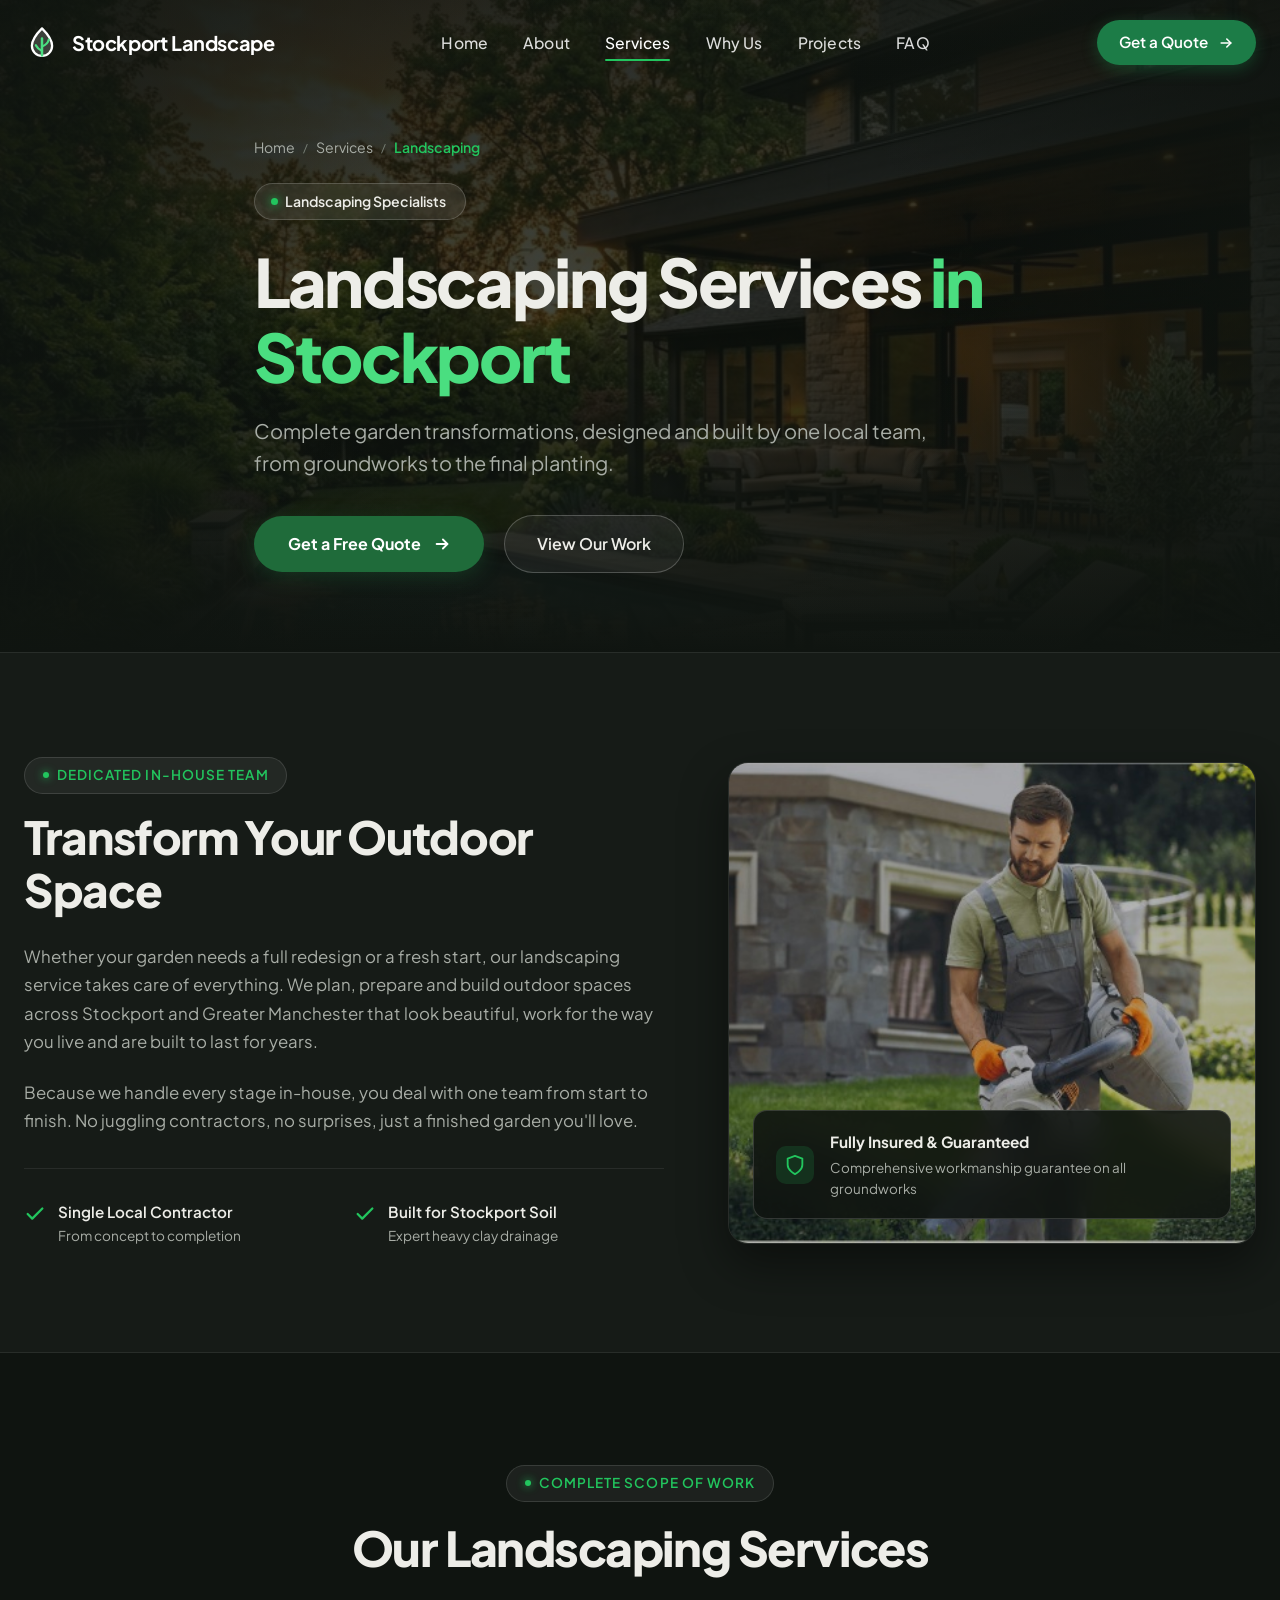
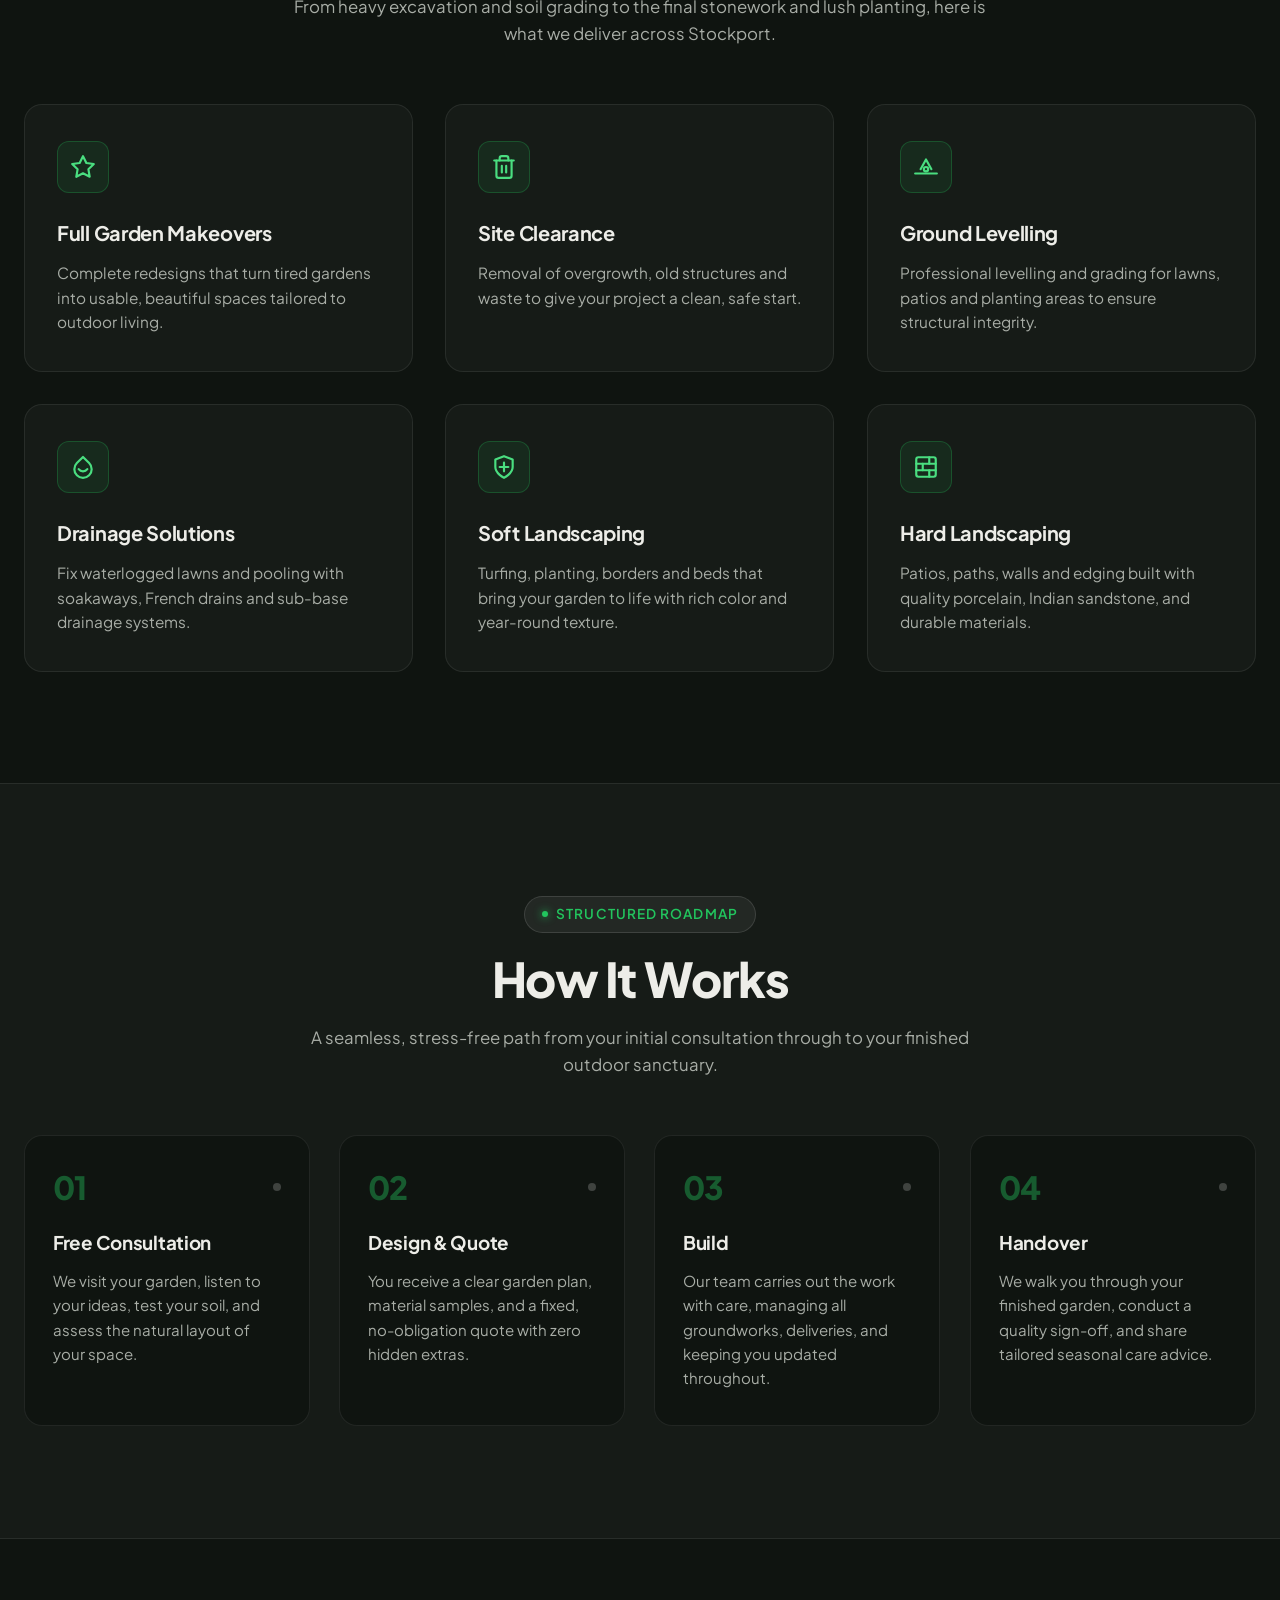
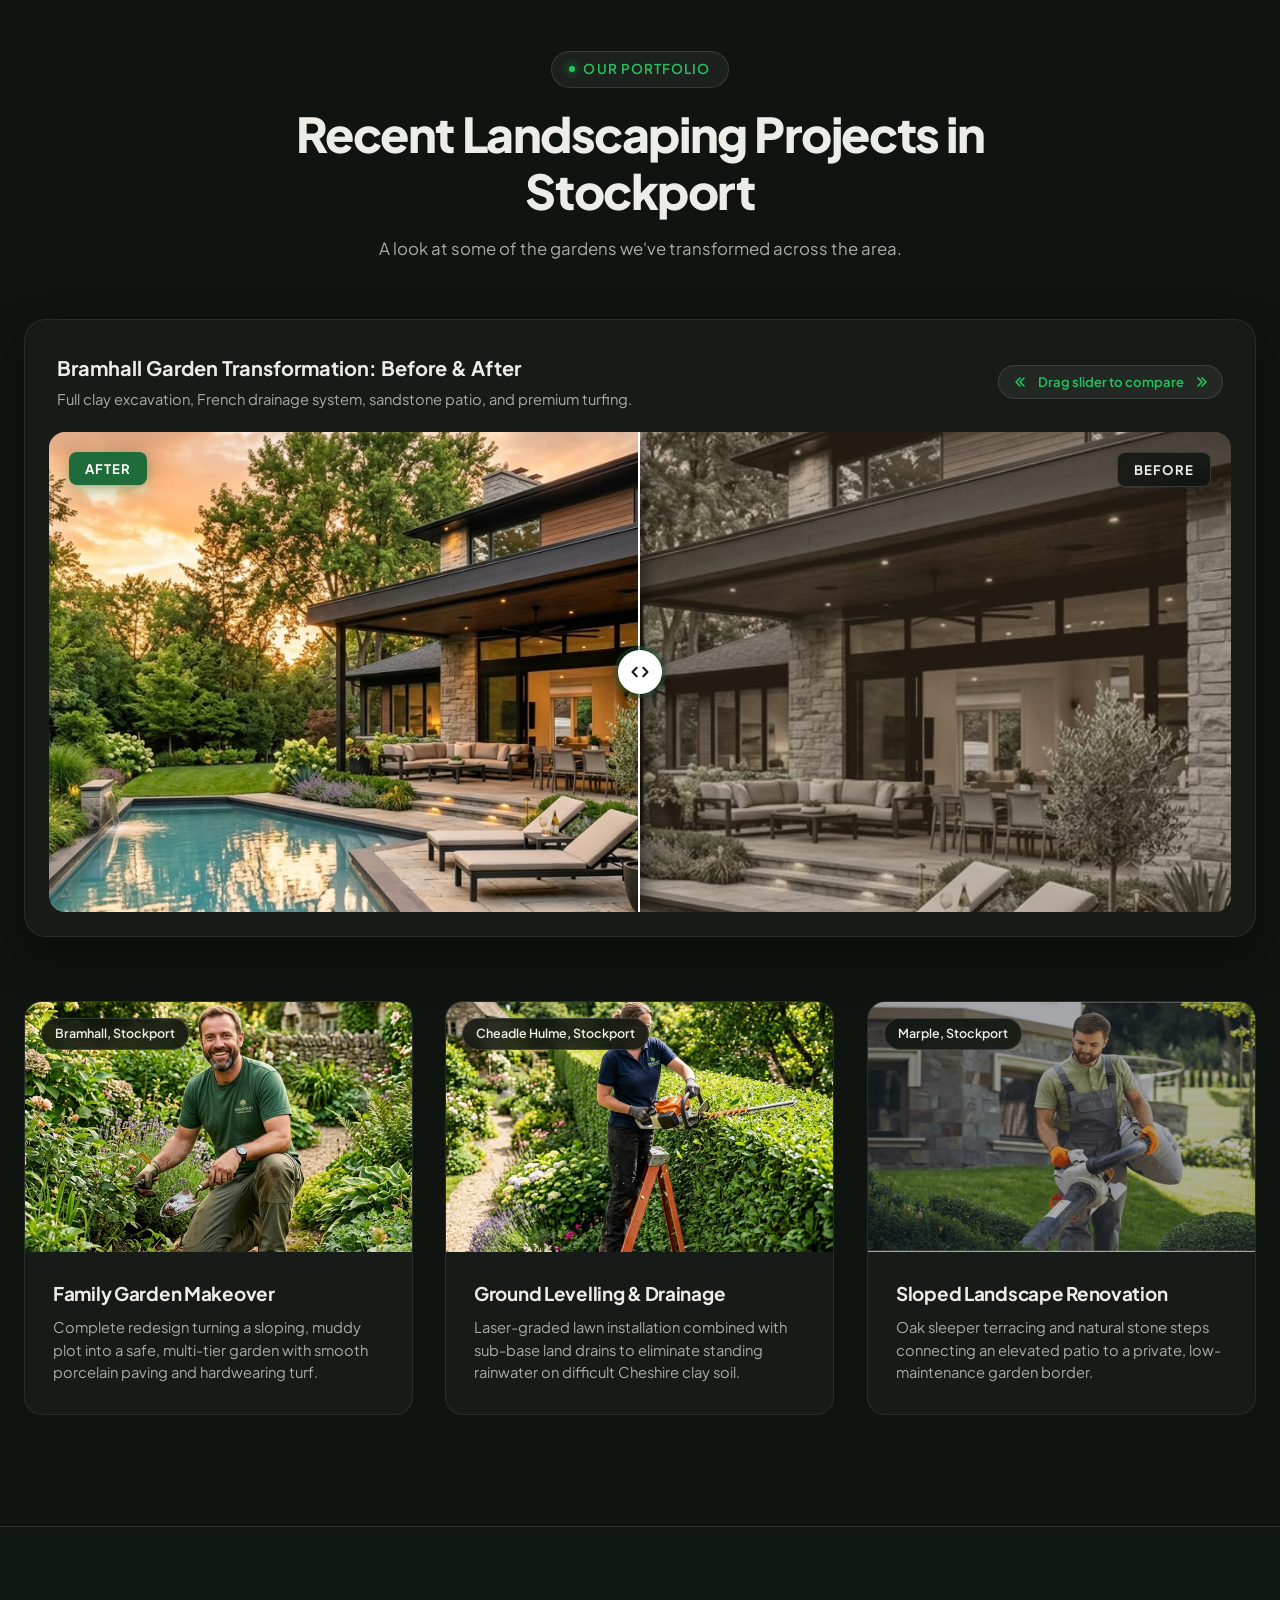
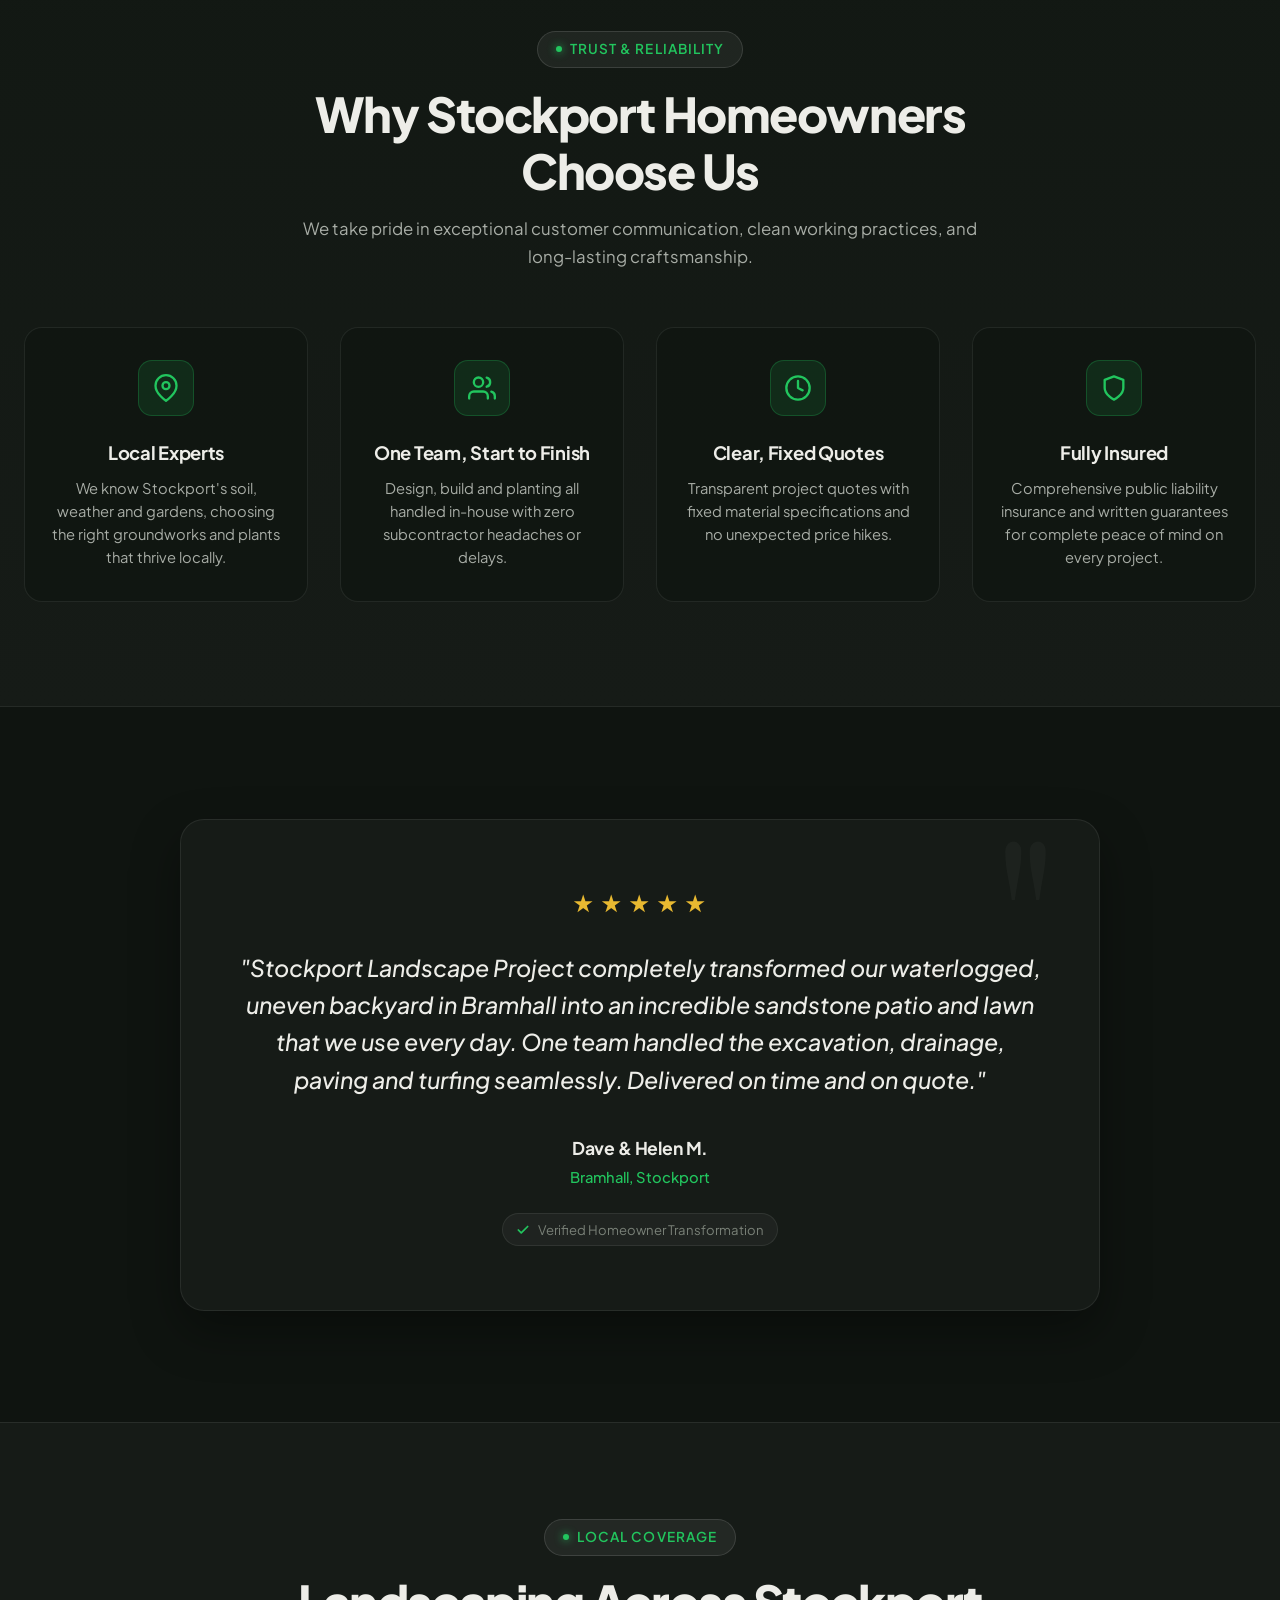
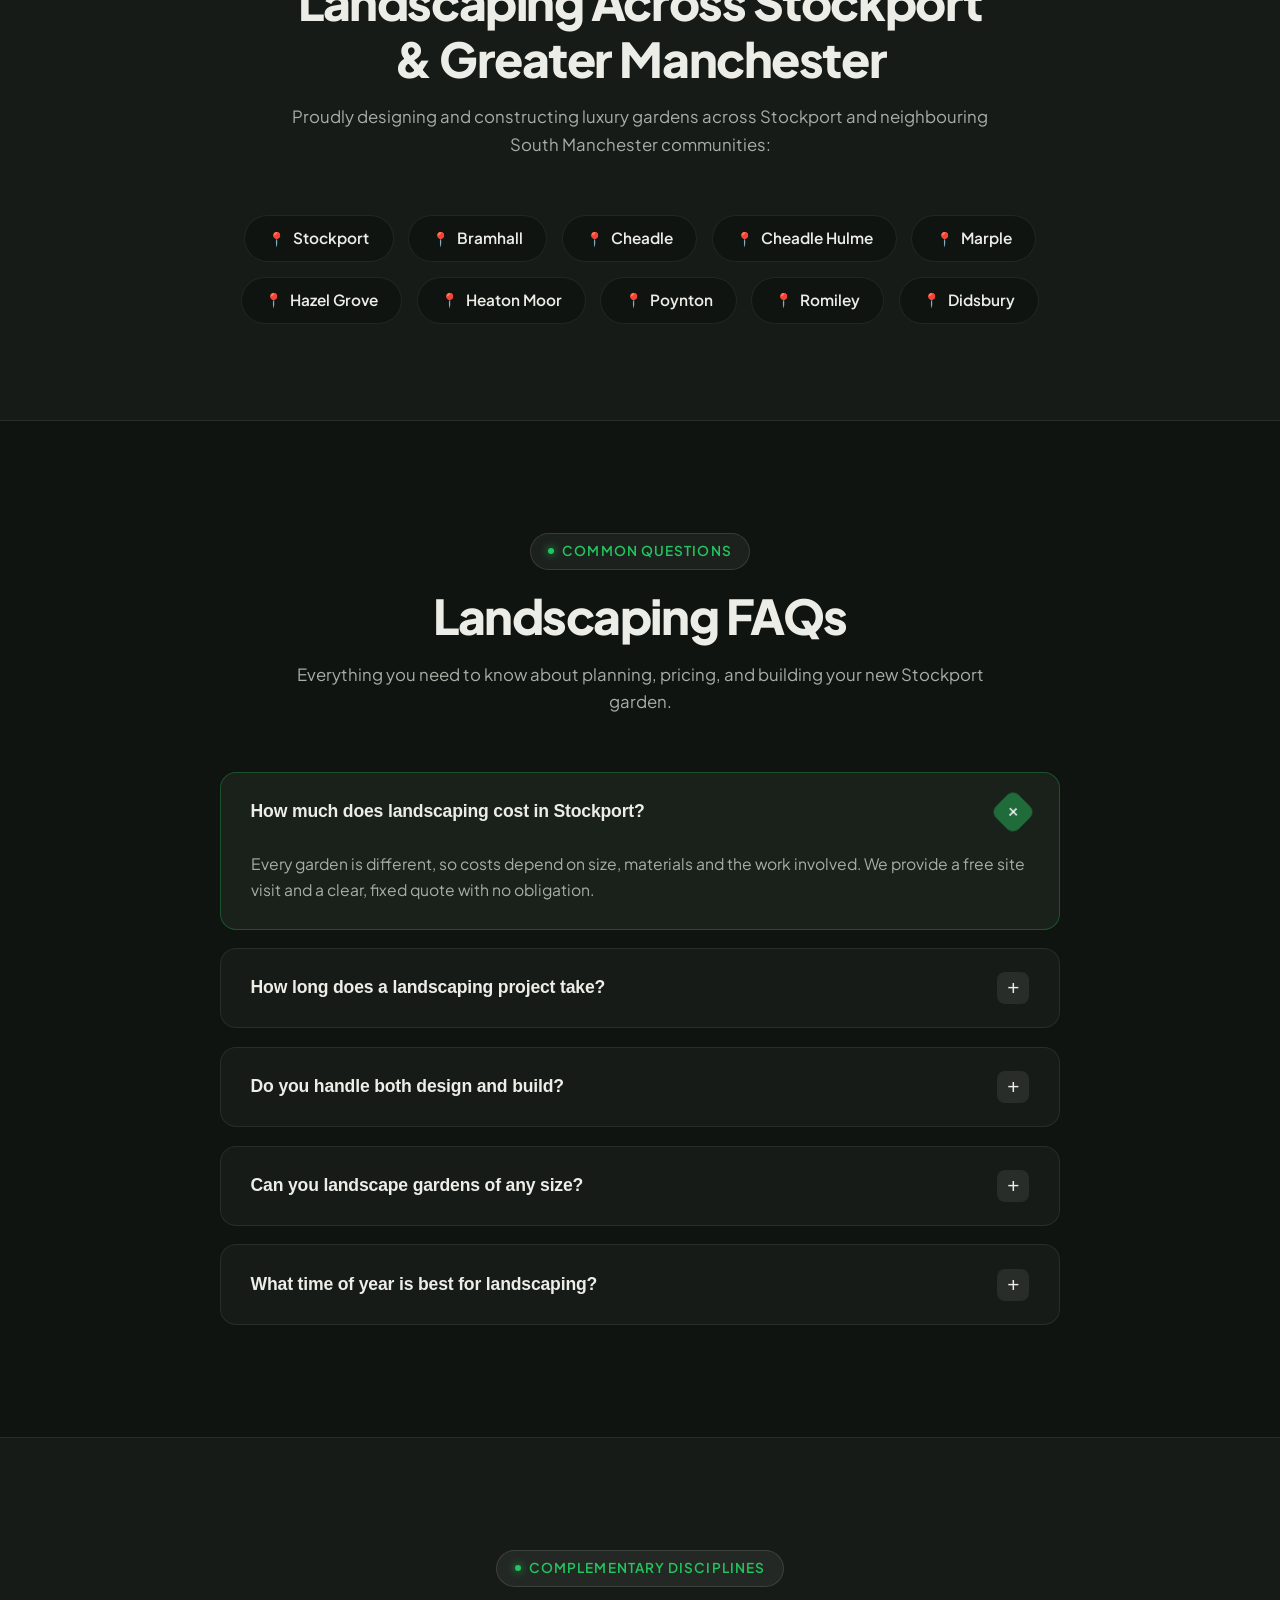
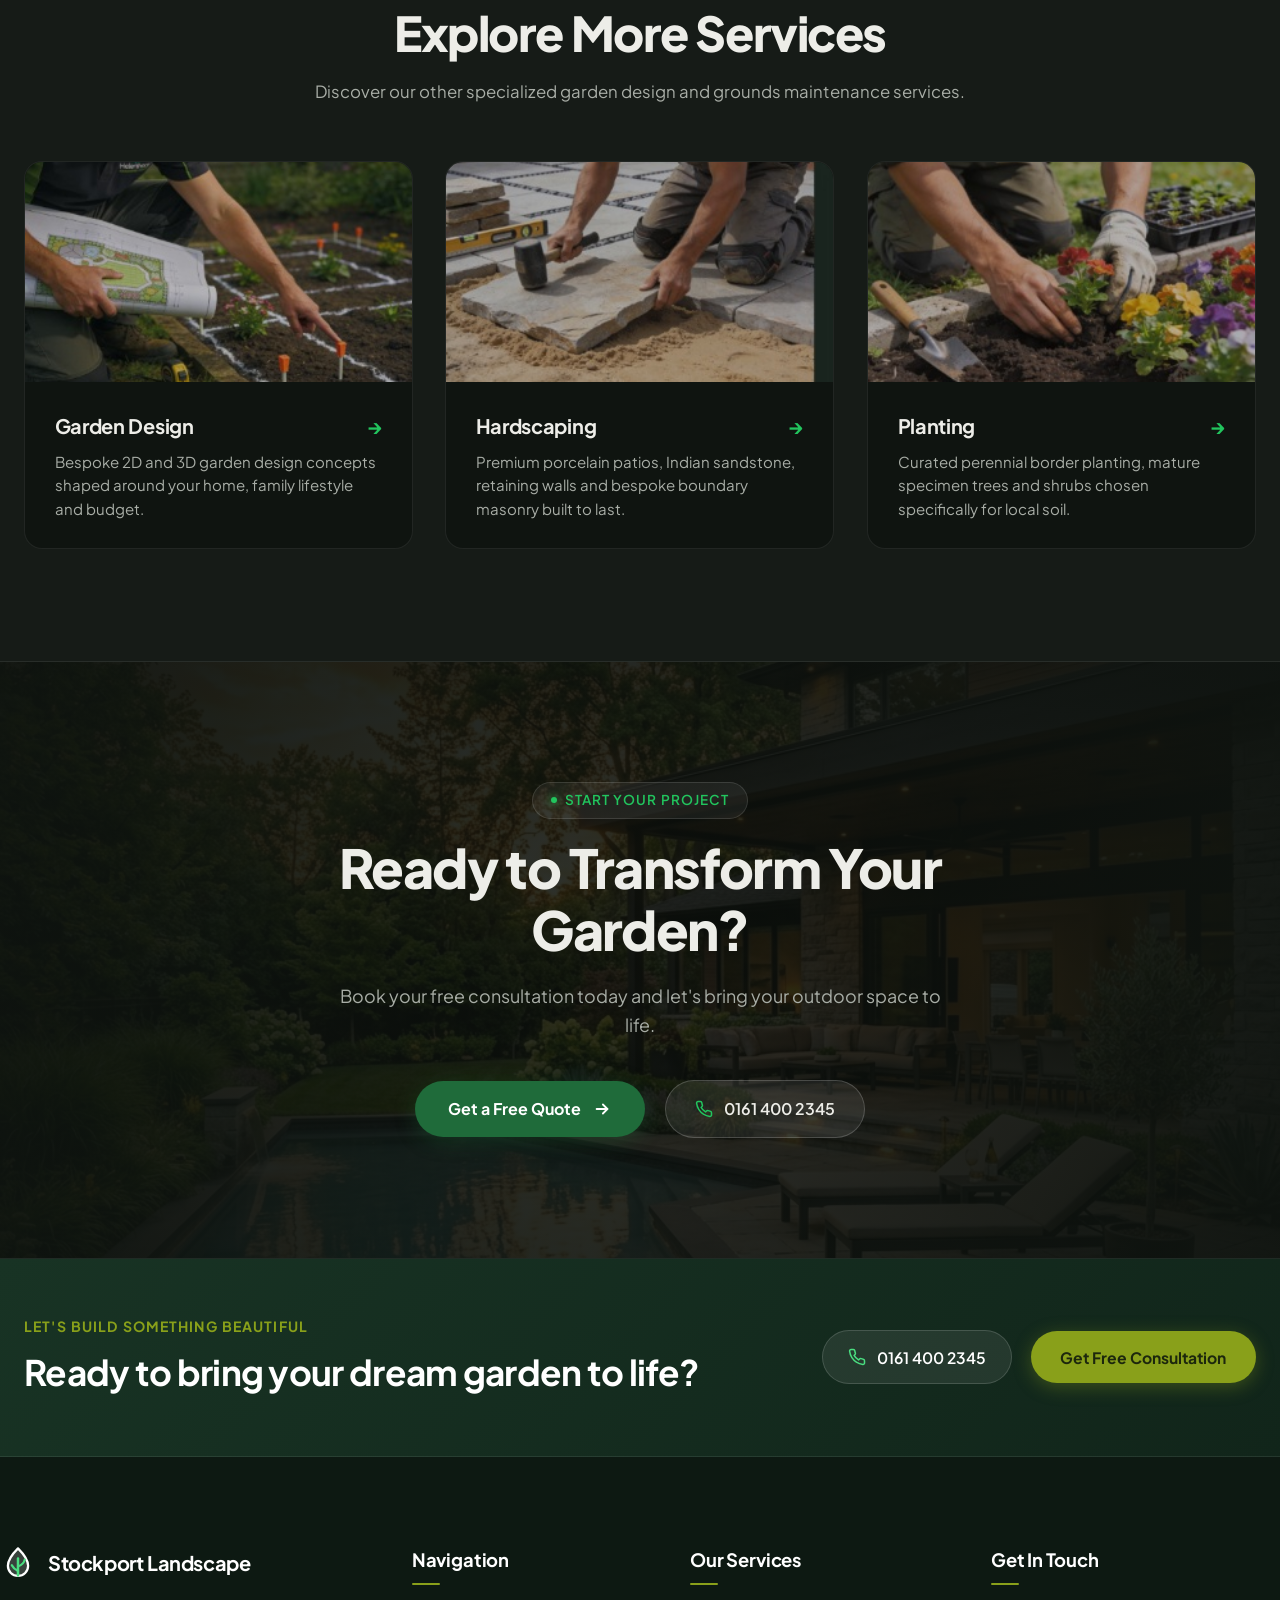
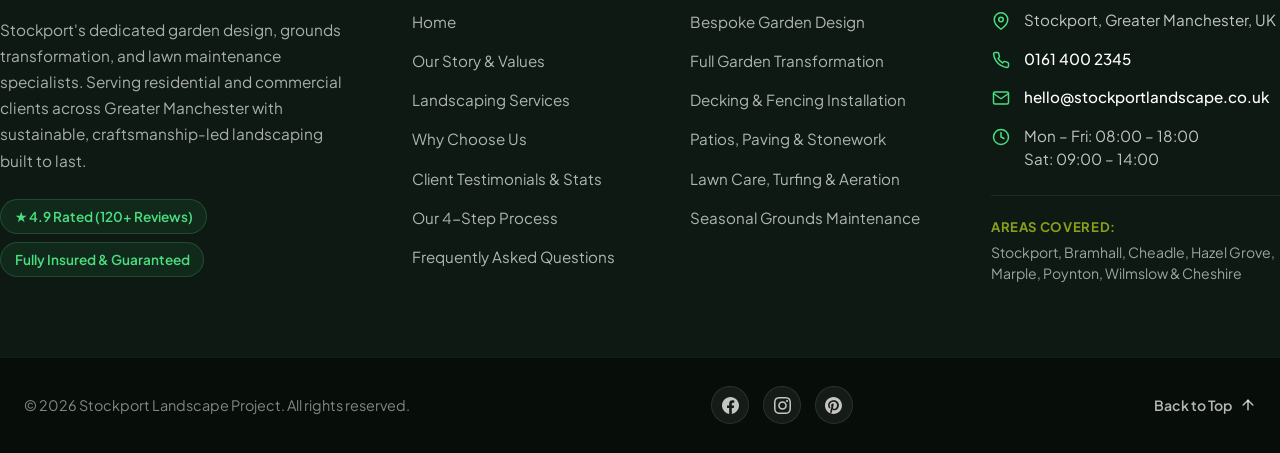
==== services/landscaping/index.html @ 755dffac "Add dedicated Landscaping service page template and interactive components" ====
<!DOCTYPE html>
<html lang="en">
<head>
    <meta charset="UTF-8">
    <meta name="viewport" content="width=device-width, initial-scale=1.0">
    <title>Landscaping Services in Stockport | Stockport Landscape Project</title>
    <meta name="description" content="Professional landscaping in Stockport and Greater Manchester. Full garden transformations, groundworks, drainage and design. Get your free quote today.">
    <link rel="canonical" href="https://stockportlandscape.co.uk/services/landscaping">

    <!-- Open Graph / Social Meta -->
    <meta property="og:type" content="website">
    <meta property="og:url" content="https://stockportlandscape.co.uk/services/landscaping">
    <meta property="og:title" content="Landscaping Services in Stockport | Stockport Landscape Project">
    <meta property="og:description" content="Professional landscaping in Stockport and Greater Manchester. Full garden transformations, groundworks, drainage and design.">
    <meta property="og:image" content="https://stockportlandscape.co.uk/assets/landscaping-after.jpg">

    <!-- Google Fonts -->
    <link rel="preconnect" href="https://fonts.googleapis.com">
    <link rel="preconnect" href="https://fonts.gstatic.com" crossorigin>
    <link href="https://fonts.googleapis.com/css2?family=Plus+Jakarta+Sans:wght@400;500;600;700;800&family=Playfair+Display:ital,wght@0,600;1,500;1,600&display=swap" rel="stylesheet">
    
    <!-- Stylesheets -->
    <link rel="stylesheet" href="../../style.css">
    <link rel="stylesheet" href="../../service-page.css">

    <!-- JSON-LD Structured Data: BreadcrumbList -->
    <script type="application/ld+json">
    {
      "@context": "https://schema.org",
      "@type": "BreadcrumbList",
      "itemListElement": [
        {
          "@type": "ListItem",
          "position": 1,
          "name": "Home",
          "item": "https://stockportlandscape.co.uk/"
        },
        {
          "@type": "ListItem",
          "position": 2,
          "name": "Services",
          "item": "https://stockportlandscape.co.uk/#services"
        },
        {
          "@type": "ListItem",
          "position": 3,
          "name": "Landscaping",
          "item": "https://stockportlandscape.co.uk/services/landscaping"
        }
      ]
    }
    </script>

    <!-- JSON-LD Structured Data: Service & LocalBusiness -->
    <script type="application/ld+json">
    {
      "@context": "https://schema.org",
      "@type": "Service",
      "name": "Landscaping Services in Stockport",
      "serviceType": "Full Garden Transformation & Landscaping",
      "description": "Professional garden landscaping in Stockport and Greater Manchester, including ground levelling, drainage, site clearance, turfing, and hardscaping.",
      "provider": {
        "@type": "HomeAndConstructionBusiness",
        "name": "Stockport Landscape Project",
        "telephone": "+441614002345",
        "email": "hello@stockportlandscape.co.uk",
        "url": "https://stockportlandscape.co.uk",
        "address": {
          "@type": "PostalAddress",
          "addressLocality": "Stockport",
          "addressRegion": "Greater Manchester",
          "addressCountry": "GB"
        },
        "aggregateRating": {
          "@type": "AggregateRating",
          "ratingValue": "4.9",
          "reviewCount": "120"
        }
      },
      "areaServed": [
        {"@type": "City", "name": "Stockport"},
        {"@type": "City", "name": "Bramhall"},
        {"@type": "City", "name": "Cheadle"},
        {"@type": "City", "name": "Cheadle Hulme"},
        {"@type": "City", "name": "Marple"},
        {"@type": "City", "name": "Hazel Grove"},
        {"@type": "City", "name": "Heaton Moor"},
        {"@type": "City", "name": "Poynton"},
        {"@type": "City", "name": "Romiley"},
        {"@type": "City", "name": "Didsbury"}
      ]
    }
    </script>

    <!-- JSON-LD Structured Data: FAQPage -->
    <script type="application/ld+json">
    {
      "@context": "https://schema.org",
      "@type": "FAQPage",
      "mainEntity": [
        {
          "@type": "Question",
          "name": "How much does landscaping cost in Stockport?",
          "acceptedAnswer": {
            "@type": "Answer",
            "text": "Every garden is different, so costs depend on size, materials and the work involved. We provide a free site visit and a clear, fixed quote with no obligation."
          }
        },
        {
          "@type": "Question",
          "name": "How long does a landscaping project take?",
          "acceptedAnswer": {
            "@type": "Answer",
            "text": "Smaller projects can take a few days, while full garden transformations usually take one to three weeks. We'll give you a timeline before work begins."
          }
        },
        {
          "@type": "Question",
          "name": "Do you handle both design and build?",
          "acceptedAnswer": {
            "@type": "Answer",
            "text": "Yes. We take care of everything from the initial design through to construction and planting."
          }
        },
        {
          "@type": "Question",
          "name": "Can you landscape gardens of any size?",
          "acceptedAnswer": {
            "@type": "Answer",
            "text": "Absolutely. We work on everything from small courtyard gardens to large family gardens."
          }
        },
        {
          "@type": "Question",
          "name": "What time of year is best for landscaping?",
          "acceptedAnswer": {
            "@type": "Answer",
            "text": "Most landscaping can be done year-round. Planting is ideal in spring and autumn, but we'll advise on the best timing for your project."
          }
        }
      ]
    }
    </script>
</head>
<body class="service-page">

    <!-- NAVIGATION HEADER (Reused from Main Site) -->
    <header class="site-header" id="siteHeader">
        <div class="container header-container">
            <!-- Brand Logo -->
            <a href="../../index.html" class="brand-logo" aria-label="Stockport Landscape Project Homepage">
                <span class="logo-icon">
                    <svg viewBox="0 0 32 32" fill="none" xmlns="http://www.w3.org/2000/svg">
                        <path d="M16 3C11.5 7.5 7 13 7 18.5C7 23.5 11 27.5 16 27.5C21 27.5 25 23.5 25 18.5C25 13 20.5 7.5 16 3Z" fill="rgba(255,255,255,0.18)" stroke="#ffffff" stroke-width="2" stroke-linecap="round" stroke-linejoin="round"/>
                        <path d="M16 27V12" stroke="#4ade80" stroke-width="2.2" stroke-linecap="round"/>
                        <path d="M16 19C19 18 21.5 15.5 22 13" stroke="#4ade80" stroke-width="2" stroke-linecap="round"/>
                        <path d="M16 23C13.5 22 11.5 20 10.5 18" stroke="#4ade80" stroke-width="2" stroke-linecap="round"/>
                    </svg>
                </span>
                <span class="logo-text">Stockport Landscape</span>
            </a>

            <!-- Navigation Links -->
            <nav class="nav-links" id="navLinks">
                <a href="../../index.html#home" class="nav-link">Home</a>
                <a href="../../index.html#about" class="nav-link">About</a>
                <a href="../../index.html#services" class="nav-link active">Services</a>
                <a href="../../index.html#why-us" class="nav-link">Why Us</a>
                <a href="../../index.html#stats" class="nav-link">Projects</a>
                <a href="../../index.html#faq" class="nav-link">FAQ</a>
            </nav>

            <!-- Header Action Button -->
            <div class="header-action">
                <a href="#contact" class="btn btn-nav-cta">
                    <span>Get a Quote</span>
                    <svg class="btn-arrow" viewBox="0 0 20 20" fill="none" stroke="currentColor" stroke-width="2" stroke-linecap="round" stroke-linejoin="round">
                        <line x1="4" y1="10" x2="16" y2="10"></line>
                        <polyline points="11 5 16 10 11 15"></polyline>
                    </svg>
                </a>
                <button class="mobile-menu-btn" id="mobileMenuBtn" aria-label="Toggle Menu">
                    <span></span>
                    <span></span>
                    <span></span>
                </button>
            </div>
        </div>
    </header>

    <main id="main-content">

        <!-- =========================================================
             1. HERO SECTION (~70vh, background image, dark overlay)
             ========================================================= -->
        <section class="service-hero" id="hero">
            <div class="service-hero-bg-wrapper">
                <img src="../../assets/landscaping-after.jpg" alt="Lush landscaped garden with stone patio and lawn in Stockport" class="service-hero-bg">
                <div class="service-hero-overlay"></div>
                <div class="service-hero-vignette"></div>
            </div>

            <div class="container service-hero-content">
                <!-- Breadcrumbs -->
                <nav class="service-breadcrumb" aria-label="Breadcrumb">
                    <ol class="service-breadcrumb-list">
                        <li><a href="../../index.html">Home</a></li>
                        <li class="separator">/</li>
                        <li><a href="../../index.html#services">Services</a></li>
                        <li class="separator">/</li>
                        <li aria-current="page">Landscaping</li>
                    </ol>
                </nav>

                <!-- Pill Badge -->
                <div class="service-hero-badge srv-fade-up">
                    <span class="badge-dot"></span>
                    <span>Landscaping Specialists</span>
                </div>

                <!-- Single H1 Title -->
                <h1 class="service-hero-title srv-fade-up">
                    Landscaping Services <span class="title-accent">in Stockport</span>
                </h1>

                <!-- Subtext -->
                <p class="service-hero-subtext srv-fade-up">
                    Complete garden transformations, designed and built by one local team, from groundworks to the final planting.
                </p>

                <!-- CTA Buttons -->
                <div class="service-hero-ctas srv-fade-up">
                    <a href="#contact" class="btn-srv-primary">
                        <span>Get a Free Quote</span>
                        <svg viewBox="0 0 20 20" fill="none" stroke="currentColor" stroke-width="2" stroke-linecap="round" stroke-linejoin="round">
                            <line x1="4" y1="10" x2="16" y2="10"></line>
                            <polyline points="11 5 16 10 11 15"></polyline>
                        </svg>
                    </a>
                    <a href="#gallery" class="btn-srv-outline">
                        <span>View Our Work</span>
                    </a>
                </div>
            </div>
        </section>


        <!-- =========================================================
             2. INTRO SECTION (Two Columns: Text Left, Image Right)
             ========================================================= -->
        <section class="service-intro-section" id="intro">
            <div class="container">
                <div class="service-intro-grid">
                    
                    <!-- Text Column (Left) -->
                    <div class="service-intro-text srv-fade-up">
                        <div class="srv-section-pill intro-pill">
                            <span class="pill-dot"></span>
                            <span>Dedicated In-House Team</span>
                        </div>
                        <h2 class="service-intro-title">
                            Transform Your Outdoor Space
                        </h2>
                        <p class="service-intro-p">
                            Whether your garden needs a full redesign or a fresh start, our landscaping service takes care of everything. We plan, prepare and build outdoor spaces across Stockport and Greater Manchester that look beautiful, work for the way you live and are built to last for years.
                        </p>
                        <p class="service-intro-p">
                            Because we handle every stage in-house, you deal with one team from start to finish. No juggling contractors, no surprises, just a finished garden you'll love.
                        </p>

                        <!-- Key Highlights -->
                        <div class="service-intro-highlights">
                            <div class="intro-highlight-item">
                                <svg class="intro-highlight-icon" viewBox="0 0 24 24" fill="none" stroke="currentColor" stroke-width="2.5" stroke-linecap="round" stroke-linejoin="round">
                                    <polyline points="20 6 9 17 4 12"></polyline>
                                </svg>
                                <div>
                                    <h3 class="intro-highlight-text">Single Local Contractor</h3>
                                    <span class="intro-highlight-sub">From concept to completion</span>
                                </div>
                            </div>
                            <div class="intro-highlight-item">
                                <svg class="intro-highlight-icon" viewBox="0 0 24 24" fill="none" stroke="currentColor" stroke-width="2.5" stroke-linecap="round" stroke-linejoin="round">
                                    <polyline points="20 6 9 17 4 12"></polyline>
                                </svg>
                                <div>
                                    <h3 class="intro-highlight-text">Built for Stockport Soil</h3>
                                    <span class="intro-highlight-sub">Expert heavy clay drainage</span>
                                </div>
                            </div>
                        </div>
                    </div>

                    <!-- Image Column (Right) -->
                    <div class="service-intro-media srv-fade-up">
                        <div class="service-intro-img-box">
                            <img src="../../assets/outdoor-worker.jpg" alt="Professional landscaper carrying out groundworks and turf preparation in Stockport" class="service-intro-img" loading="lazy">
                            <div class="service-intro-badge-overlay">
                                <div class="badge-overlay-icon">
                                    <svg viewBox="0 0 24 24" fill="none" stroke="currentColor" stroke-width="2" stroke-linecap="round" stroke-linejoin="round">
                                        <path d="M12 22s8-4 8-10V5l-8-3-8 3v7c0 6 8 10 8 10z"></path>
                                    </svg>
                                </div>
                                <div class="badge-overlay-text">
                                    <h4>Fully Insured &amp; Guaranteed</h4>
                                    <p>Comprehensive workmanship guarantee on all groundworks</p>
                                </div>
                            </div>
                        </div>
                    </div>

                </div>
            </div>
        </section>


        <!-- =========================================================
             3. WHAT'S INCLUDED (Grid of 6 Cards with Icons)
             ========================================================= -->
        <section class="service-included-section" id="included">
            <div class="container">
                
                <div class="srv-section-header srv-fade-up">
                    <div class="srv-section-pill">
                        <span class="pill-dot"></span>
                        <span>Complete Scope of Work</span>
                    </div>
                    <h2 class="srv-section-title">
                        Our Landscaping Services
                    </h2>
                    <p class="srv-section-subtext">
                        From heavy excavation and soil grading to the final stonework and lush planting, here is what we deliver across Stockport.
                    </p>
                </div>

                <div class="service-cards-grid">
                    
                    <!-- Card 1 -->
                    <div class="service-card-item srv-fade-up">
                        <div class="card-icon-wrap" aria-hidden="true">
                            <svg viewBox="0 0 24 24" fill="none" stroke="currentColor" stroke-width="2" stroke-linecap="round" stroke-linejoin="round">
                                <path d="M12 2l3.09 6.26L22 9.27l-5 4.87 1.18 6.88L12 17.77l-6.18 3.25L7 14.14 2 9.27l6.91-1.01L12 2z"></path>
                            </svg>
                        </div>
                        <h3 class="service-card-title">Full Garden Makeovers</h3>
                        <p class="service-card-desc">
                            Complete redesigns that turn tired gardens into usable, beautiful spaces tailored to outdoor living.
                        </p>
                    </div>

                    <!-- Card 2 -->
                    <div class="service-card-item srv-fade-up">
                        <div class="card-icon-wrap" aria-hidden="true">
                            <svg viewBox="0 0 24 24" fill="none" stroke="currentColor" stroke-width="2" stroke-linecap="round" stroke-linejoin="round">
                                <path d="M3 6h18"></path>
                                <path d="M19 6v14a2 2 0 0 1-2 2H7a2 2 0 0 1-2-2V6"></path>
                                <path d="M8 6V4a2 2 0 0 1 2-2h4a2 2 0 0 1 2 2v2"></path>
                                <line x1="10" y1="11" x2="10" y2="17"></line>
                                <line x1="14" y1="11" x2="14" y2="17"></line>
                            </svg>
                        </div>
                        <h3 class="service-card-title">Site Clearance</h3>
                        <p class="service-card-desc">
                            Removal of overgrowth, old structures and waste to give your project a clean, safe start.
                        </p>
                    </div>

                    <!-- Card 3 -->
                    <div class="service-card-item srv-fade-up">
                        <div class="card-icon-wrap" aria-hidden="true">
                            <svg viewBox="0 0 24 24" fill="none" stroke="currentColor" stroke-width="2" stroke-linecap="round" stroke-linejoin="round">
                                <line x1="2" y1="18" x2="22" y2="18"></line>
                                <path d="M7 14l5-9 5 9"></path>
                                <circle cx="12" cy="14" r="2"></circle>
                            </svg>
                        </div>
                        <h3 class="service-card-title">Ground Levelling</h3>
                        <p class="service-card-desc">
                            Professional levelling and grading for lawns, patios and planting areas to ensure structural integrity.
                        </p>
                    </div>

                    <!-- Card 4 -->
                    <div class="service-card-item srv-fade-up">
                        <div class="card-icon-wrap" aria-hidden="true">
                            <svg viewBox="0 0 24 24" fill="none" stroke="currentColor" stroke-width="2" stroke-linecap="round" stroke-linejoin="round">
                                <path d="M12 2.69l5.66 5.66a8 8 0 1 1-11.31 0z"></path>
                                <path d="M8 14s1.5 2 4 2 4-2 4-2"></path>
                            </svg>
                        </div>
                        <h3 class="service-card-title">Drainage Solutions</h3>
                        <p class="service-card-desc">
                            Fix waterlogged lawns and pooling with soakaways, French drains and sub-base drainage systems.
                        </p>
                    </div>

                    <!-- Card 5 -->
                    <div class="service-card-item srv-fade-up">
                        <div class="card-icon-wrap" aria-hidden="true">
                            <svg viewBox="0 0 24 24" fill="none" stroke="currentColor" stroke-width="2" stroke-linecap="round" stroke-linejoin="round">
                                <path d="M12 22s8-4 8-10V5l-8-3-8 3v7c0 6 8 10 8 10z"></path>
                                <path d="M12 8v8"></path>
                                <path d="M8 12h8"></path>
                            </svg>
                        </div>
                        <h3 class="service-card-title">Soft Landscaping</h3>
                        <p class="service-card-desc">
                            Turfing, planting, borders and beds that bring your garden to life with rich color and year-round texture.
                        </p>
                    </div>

                    <!-- Card 6 -->
                    <div class="service-card-item srv-fade-up">
                        <div class="card-icon-wrap" aria-hidden="true">
                            <svg viewBox="0 0 24 24" fill="none" stroke="currentColor" stroke-width="2" stroke-linecap="round" stroke-linejoin="round">
                                <rect x="3" y="3" width="18" height="18" rx="2" ry="2"></rect>
                                <line x1="3" y1="9" x2="21" y2="9"></line>
                                <line x1="3" y1="15" x2="21" y2="15"></line>
                                <line x1="9" y1="9" x2="9" y2="15"></line>
                                <line x1="15" y1="3" x2="15" y2="9"></line>
                                <line x1="15" y1="15" x2="15" y2="21"></line>
                            </svg>
                        </div>
                        <h3 class="service-card-title">Hard Landscaping</h3>
                        <p class="service-card-desc">
                            Patios, paths, walls and edging built with quality porcelain, Indian sandstone, and durable materials.
                        </p>
                    </div>

                </div>

            </div>
        </section>


        <!-- =========================================================
             4. OUR PROCESS (4 Numbered Horizontal Steps)
             ========================================================= -->
        <section class="service-process-section" id="process">
            <div class="container">
                
                <div class="srv-section-header srv-fade-up">
                    <div class="srv-section-pill">
                        <span class="pill-dot"></span>
                        <span>Structured Roadmap</span>
                    </div>
                    <h2 class="srv-section-title">
                        How It Works
                    </h2>
                    <p class="srv-section-subtext">
                        A seamless, stress-free path from your initial consultation through to your finished outdoor sanctuary.
                    </p>
                </div>

                <div class="process-steps-grid">
                    
                    <!-- Step 1 -->
                    <div class="process-step-card srv-fade-up">
                        <div class="step-number-wrap">
                            <span class="step-number">01</span>
                            <span class="step-indicator-dot"></span>
                        </div>
                        <h3 class="step-title">Free Consultation</h3>
                        <p class="step-desc">
                            We visit your garden, listen to your ideas, test your soil, and assess the natural layout of your space.
                        </p>
                    </div>

                    <!-- Step 2 -->
                    <div class="process-step-card srv-fade-up">
                        <div class="step-number-wrap">
                            <span class="step-number">02</span>
                            <span class="step-indicator-dot"></span>
                        </div>
                        <h3 class="step-title">Design &amp; Quote</h3>
                        <p class="step-desc">
                            You receive a clear garden plan, material samples, and a fixed, no-obligation quote with zero hidden extras.
                        </p>
                    </div>

                    <!-- Step 3 -->
                    <div class="process-step-card srv-fade-up">
                        <div class="step-number-wrap">
                            <span class="step-number">03</span>
                            <span class="step-indicator-dot"></span>
                        </div>
                        <h3 class="step-title">Build</h3>
                        <p class="step-desc">
                            Our team carries out the work with care, managing all groundworks, deliveries, and keeping you updated throughout.
                        </p>
                    </div>

                    <!-- Step 4 -->
                    <div class="process-step-card srv-fade-up">
                        <div class="step-number-wrap">
                            <span class="step-number">04</span>
                            <span class="step-indicator-dot"></span>
                        </div>
                        <h3 class="step-title">Handover</h3>
                        <p class="step-desc">
                            We walk you through your finished garden, conduct a quality sign-off, and share tailored seasonal care advice.
                        </p>
                    </div>

                </div>

            </div>
        </section>


        <!-- =========================================================
             5. PROJECT GALLERY (Before/After Slider + 3-Image Grid)
             ========================================================= -->
        <section class="service-gallery-section" id="gallery">
            <div class="container">
                
                <div class="srv-section-header srv-fade-up">
                    <div class="srv-section-pill">
                        <span class="pill-dot"></span>
                        <span>Our Portfolio</span>
                    </div>
                    <h2 class="srv-section-title">
                        Recent Landscaping Projects in Stockport
                    </h2>
                    <p class="srv-section-subtext">
                        A look at some of the gardens we've transformed across the area.
                    </p>
                </div>

                <!-- Part A: Interactive Before / After Slider -->
                <div class="before-after-wrapper srv-fade-up">
                    <div class="before-after-header">
                        <div class="before-after-info">
                            <h3>Bramhall Garden Transformation: Before &amp; After</h3>
                            <p>Full clay excavation, French drainage system, sandstone patio, and premium turfing.</p>
                        </div>
                        <div class="before-after-hint">
                            <svg width="16" height="16" viewBox="0 0 24 24" fill="none" stroke="currentColor" stroke-width="2.5" stroke-linecap="round" stroke-linejoin="round"><polyline points="15 18 9 12 15 6"></polyline><polyline points="9 18 3 12 9 6"></polyline></svg>
                            <span>Drag slider to compare</span>
                            <svg width="16" height="16" viewBox="0 0 24 24" fill="none" stroke="currentColor" stroke-width="2.5" stroke-linecap="round" stroke-linejoin="round"><polyline points="9 18 15 12 9 6"></polyline><polyline points="15 18 21 12 15 6"></polyline></svg>
                        </div>
                    </div>

                    <div class="ba-slider-container" id="landscapingBaSlider" aria-label="Interactive before and after comparison of Stockport garden transformation">
                        <!-- Before Image (Base Layer) -->
                        <div class="ba-image ba-before">
                            <img src="../../assets/landscaping-before.jpg" alt="Uneven overgrown backyard in Stockport before landscaping groundworks" loading="lazy">
                            <span class="ba-label ba-label-before">Before</span>
                        </div>

                        <!-- After Image (Revealed Layer) -->
                        <div class="ba-image ba-after">
                            <img src="../../assets/landscaping-after.jpg" alt="Completed luxury landscaped garden with sandstone patio and emerald lawn in Stockport" loading="lazy">
                            <span class="ba-label ba-label-after">After</span>
                        </div>

                        <!-- Draggable Handle -->
                        <div class="ba-handle" aria-hidden="true">
                            <svg viewBox="0 0 24 24" fill="none" stroke="currentColor" stroke-width="2.5" stroke-linecap="round" stroke-linejoin="round">
                                <polyline points="8 7 3 12 8 17"></polyline>
                                <polyline points="16 7 21 12 16 17"></polyline>
                            </svg>
                        </div>

                        <!-- Accessible range input -->
                        <input type="range" min="0" max="100" value="50" class="ba-range" aria-label="Slide to compare before and after transformation">
                    </div>
                </div>

                <!-- Part B: 3-Image Project Grid -->
                <div class="gallery-projects-grid">
                    
                    <!-- Project 1 -->
                    <div class="gallery-project-card srv-fade-up">
                        <div class="project-img-box">
                            <img src="../../assets/project-bramhall.jpg" alt="Finished garden makeover with paved terrace and flower beds in Bramhall, Stockport" class="project-img" loading="lazy">
                            <span class="project-tag">Bramhall, Stockport</span>
                        </div>
                        <div class="project-info">
                            <h3 class="project-title">Family Garden Makeover</h3>
                            <p class="project-desc">Complete redesign turning a sloping, muddy plot into a safe, multi-tier garden with smooth porcelain paving and hardwearing turf.</p>
                        </div>
                    </div>

                    <!-- Project 2 -->
                    <div class="gallery-project-card srv-fade-up">
                        <div class="project-img-box">
                            <img src="../../assets/project-cheadle.jpg" alt="Lawn levelling and drainage installation completed in Cheadle Hulme, Stockport" class="project-img" loading="lazy">
                            <span class="project-tag">Cheadle Hulme, Stockport</span>
                        </div>
                        <div class="project-info">
                            <h3 class="project-title">Ground Levelling &amp; Drainage</h3>
                            <p class="project-desc">Laser-graded lawn installation combined with sub-base land drains to eliminate standing rainwater on difficult Cheshire clay soil.</p>
                        </div>
                    </div>

                    <!-- Project 3 -->
                    <div class="gallery-project-card srv-fade-up">
                        <div class="project-img-box">
                            <img src="../../assets/project-marple.jpg" alt="Stonework paths and sleeper retaining walls built in Marple, Stockport" class="project-img" loading="lazy">
                            <span class="project-tag">Marple, Stockport</span>
                        </div>
                        <div class="project-info">
                            <h3 class="project-title">Sloped Landscape Renovation</h3>
                            <p class="project-desc">Oak sleeper terracing and natural stone steps connecting an elevated patio to a private, low-maintenance garden border.</p>
                        </div>
                    </div>

                </div>

            </div>
        </section>


        <!-- =========================================================
             6. WHY CHOOSE US (4 Icon Points on a Dark Band)
             ========================================================= -->
        <section class="service-why-section" id="why-us">
            <div class="container">
                
                <div class="srv-section-header srv-fade-up">
                    <div class="srv-section-pill">
                        <span class="pill-dot"></span>
                        <span>Trust &amp; Reliability</span>
                    </div>
                    <h2 class="srv-section-title">
                        Why Stockport Homeowners Choose Us
                    </h2>
                    <p class="srv-section-subtext">
                        We take pride in exceptional customer communication, clean working practices, and long-lasting craftsmanship.
                    </p>
                </div>

                <div class="why-points-grid">
                    
                    <!-- Point 1 -->
                    <div class="why-point-card srv-fade-up">
                        <div class="why-point-icon" aria-hidden="true">
                            <svg viewBox="0 0 24 24" fill="none" stroke="currentColor" stroke-width="2" stroke-linecap="round" stroke-linejoin="round">
                                <path d="M21 10c0 7-9 13-9 13s-9-6-9-13a9 9 0 0 1 18 0z"></path>
                                <circle cx="12" cy="10" r="3"></circle>
                            </svg>
                        </div>
                        <h3 class="why-point-title">Local Experts</h3>
                        <p class="why-point-desc">
                            We know Stockport's soil, weather and gardens, choosing the right groundworks and plants that thrive locally.
                        </p>
                    </div>

                    <!-- Point 2 -->
                    <div class="why-point-card srv-fade-up">
                        <div class="why-point-icon" aria-hidden="true">
                            <svg viewBox="0 0 24 24" fill="none" stroke="currentColor" stroke-width="2" stroke-linecap="round" stroke-linejoin="round">
                                <path d="M17 21v-2a4 4 0 0 0-4-4H5a4 4 0 0 0-4 4v2"></path>
                                <circle cx="9" cy="7" r="4"></circle>
                                <path d="M23 21v-2a4 4 0 0 0-3-3.87"></path>
                                <path d="M16 3.13a4 4 0 0 1 0 7.75"></path>
                            </svg>
                        </div>
                        <h3 class="why-point-title">One Team, Start to Finish</h3>
                        <p class="why-point-desc">
                            Design, build and planting all handled in-house with zero subcontractor headaches or delays.
                        </p>
                    </div>

                    <!-- Point 3 -->
                    <div class="why-point-card srv-fade-up">
                        <div class="why-point-icon" aria-hidden="true">
                            <svg viewBox="0 0 24 24" fill="none" stroke="currentColor" stroke-width="2" stroke-linecap="round" stroke-linejoin="round">
                                <circle cx="12" cy="12" r="10"></circle>
                                <path d="M12 6v6l4 2"></path>
                            </svg>
                        </div>
                        <h3 class="why-point-title">Clear, Fixed Quotes</h3>
                        <p class="why-point-desc">
                            Transparent project quotes with fixed material specifications and no unexpected price hikes.
                        </p>
                    </div>

                    <!-- Point 4 -->
                    <div class="why-point-card srv-fade-up">
                        <div class="why-point-icon" aria-hidden="true">
                            <svg viewBox="0 0 24 24" fill="none" stroke="currentColor" stroke-width="2" stroke-linecap="round" stroke-linejoin="round">
                                <path d="M12 22s8-4 8-10V5l-8-3-8 3v7c0 6 8 10 8 10z"></path>
                            </svg>
                        </div>
                        <h3 class="why-point-title">Fully Insured</h3>
                        <p class="why-point-desc">
                            Comprehensive public liability insurance and written guarantees for complete peace of mind on every project.
                        </p>
                    </div>

                </div>

            </div>
        </section>


        <!-- =========================================================
             7. TESTIMONIAL (Single Large Quote Card, Gold Stars)
             ========================================================= -->
        <section class="service-testimonial-section" id="testimonial">
            <div class="container">
                <div class="testimonial-card-single srv-fade-up">
                    
                    <!-- 5 Gold Stars -->
                    <div class="testimonial-stars" aria-label="5 out of 5 stars">
                        <span>★</span><span>★</span><span>★</span><span>★</span><span>★</span>
                    </div>

                    <!-- Quote Body -->
                    <blockquote class="testimonial-quote-text">
                        "Stockport Landscape Project completely transformed our waterlogged, uneven backyard in Bramhall into an incredible sandstone patio and lawn that we use every day. One team handled the excavation, drainage, paving and turfing seamlessly. Delivered on time and on quote."
                    </blockquote>

                    <!-- Author Details -->
                    <div class="testimonial-author-wrap">
                        <span class="testimonial-author-name">Dave &amp; Helen M.</span>
                        <span class="testimonial-author-meta">Bramhall, Stockport</span>
                        <span class="testimonial-verified-badge">
                            <svg width="14" height="14" viewBox="0 0 24 24" fill="none" stroke="#22c55e" stroke-width="3" stroke-linecap="round" stroke-linejoin="round"><polyline points="20 6 9 17 4 12"></polyline></svg>
                            Verified Homeowner Transformation
                        </span>
                    </div>

                </div>
            </div>
        </section>


        <!-- =========================================================
             8. AREAS WE COVER (Pill Tags)
             ========================================================= -->
        <section class="service-areas-section" id="areas">
            <div class="container">
                
                <div class="srv-section-header srv-fade-up">
                    <div class="srv-section-pill">
                        <span class="pill-dot"></span>
                        <span>Local Coverage</span>
                    </div>
                    <h2 class="srv-section-title">
                        Landscaping Across Stockport &amp; Greater Manchester
                    </h2>
                    <p class="srv-section-subtext">
                        Proudly designing and constructing luxury gardens across Stockport and neighbouring South Manchester communities:
                    </p>
                </div>

                <div class="areas-pills-wrap srv-fade-up">
                    <span class="area-pill-tag"><span class="pill-pin">📍</span>Stockport</span>
                    <span class="area-pill-tag"><span class="pill-pin">📍</span>Bramhall</span>
                    <span class="area-pill-tag"><span class="pill-pin">📍</span>Cheadle</span>
                    <span class="area-pill-tag"><span class="pill-pin">📍</span>Cheadle Hulme</span>
                    <span class="area-pill-tag"><span class="pill-pin">📍</span>Marple</span>
                    <span class="area-pill-tag"><span class="pill-pin">📍</span>Hazel Grove</span>
                    <span class="area-pill-tag"><span class="pill-pin">📍</span>Heaton Moor</span>
                    <span class="area-pill-tag"><span class="pill-pin">📍</span>Poynton</span>
                    <span class="area-pill-tag"><span class="pill-pin">📍</span>Romiley</span>
                    <span class="area-pill-tag"><span class="pill-pin">📍</span>Didsbury</span>
                </div>

            </div>
        </section>


        <!-- =========================================================
             9. FAQ (Accordion; also output as FAQPage schema)
             ========================================================= -->
        <section class="service-faq-section" id="faq">
            <div class="container">
                
                <div class="srv-section-header srv-fade-up">
                    <div class="srv-section-pill">
                        <span class="pill-dot"></span>
                        <span>Common Questions</span>
                    </div>
                    <h2 class="srv-section-title">
                        Landscaping FAQs
                    </h2>
                    <p class="srv-section-subtext">
                        Everything you need to know about planning, pricing, and building your new Stockport garden.
                    </p>
                </div>

                <div class="service-faq-accordion srv-fade-up">
                    
                    <!-- Question 1 (Active by default) -->
                    <div class="srv-faq-item active">
                        <button class="srv-faq-btn" aria-expanded="true">
                            <span class="srv-faq-question">How much does landscaping cost in Stockport?</span>
                            <span class="srv-faq-indicator" aria-hidden="true">+</span>
                        </button>
                        <div class="srv-faq-panel">
                            <div class="srv-faq-inner">
                                <p>Every garden is different, so costs depend on size, materials and the work involved. We provide a free site visit and a clear, fixed quote with no obligation.</p>
                            </div>
                        </div>
                    </div>

                    <!-- Question 2 -->
                    <div class="srv-faq-item">
                        <button class="srv-faq-btn" aria-expanded="false">
                            <span class="srv-faq-question">How long does a landscaping project take?</span>
                            <span class="srv-faq-indicator" aria-hidden="true">+</span>
                        </button>
                        <div class="srv-faq-panel">
                            <div class="srv-faq-inner">
                                <p>Smaller projects can take a few days, while full garden transformations usually take one to three weeks. We'll give you a timeline before work begins.</p>
                            </div>
                        </div>
                    </div>

                    <!-- Question 3 -->
                    <div class="srv-faq-item">
                        <button class="srv-faq-btn" aria-expanded="false">
                            <span class="srv-faq-question">Do you handle both design and build?</span>
                            <span class="srv-faq-indicator" aria-hidden="true">+</span>
                        </button>
                        <div class="srv-faq-panel">
                            <div class="srv-faq-inner">
                                <p>Yes. We take care of everything from the initial design through to construction and planting.</p>
                            </div>
                        </div>
                    </div>

                    <!-- Question 4 -->
                    <div class="srv-faq-item">
                        <button class="srv-faq-btn" aria-expanded="false">
                            <span class="srv-faq-question">Can you landscape gardens of any size?</span>
                            <span class="srv-faq-indicator" aria-hidden="true">+</span>
                        </button>
                        <div class="srv-faq-panel">
                            <div class="srv-faq-inner">
                                <p>Absolutely. We work on everything from small courtyard gardens to large family gardens.</p>
                            </div>
                        </div>
                    </div>

                    <!-- Question 5 -->
                    <div class="srv-faq-item">
                        <button class="srv-faq-btn" aria-expanded="false">
                            <span class="srv-faq-question">What time of year is best for landscaping?</span>
                            <span class="srv-faq-indicator" aria-hidden="true">+</span>
                        </button>
                        <div class="srv-faq-panel">
                            <div class="srv-faq-inner">
                                <p>Most landscaping can be done year-round. Planting is ideal in spring and autumn, but we'll advise on the best timing for your project.</p>
                            </div>
                        </div>
                    </div>

                </div>

            </div>
        </section>


        <!-- =========================================================
             10. RELATED SERVICES (3 Cards Linking to Other Pages)
             ========================================================= -->
        <section class="service-related-section" id="related">
            <div class="container">
                
                <div class="srv-section-header srv-fade-up">
                    <div class="srv-section-pill">
                        <span class="pill-dot"></span>
                        <span>Complementary Disciplines</span>
                    </div>
                    <h2 class="srv-section-title">
                        Explore More Services
                    </h2>
                    <p class="srv-section-subtext">
                        Discover our other specialized garden design and grounds maintenance services.
                    </p>
                </div>

                <div class="related-services-grid">
                    
                    <!-- Card 1: Garden Design -->
                    <a href="/services/garden-design" class="related-service-card srv-fade-up">
                        <div class="related-img-box">
                            <img src="../../assets/service-garden-design.jpg" alt="Garden design bespoke planning and architecture in Stockport" class="related-img" loading="lazy">
                        </div>
                        <div class="related-info">
                            <h3 class="related-title">
                                <span>Garden Design</span>
                                <span class="related-title-arrow">&rarr;</span>
                            </h3>
                            <p class="related-desc">
                                Bespoke 2D and 3D garden design concepts shaped around your home, family lifestyle and budget.
                            </p>
                        </div>
                    </a>

                    <!-- Card 2: Hardscaping -->
                    <a href="/services/hardscaping" class="related-service-card srv-fade-up">
                        <div class="related-img-box">
                            <img src="../../assets/service-hardscaping.jpg" alt="Hardscaping stone patios and walkways built in Stockport" class="related-img" loading="lazy">
                        </div>
                        <div class="related-info">
                            <h3 class="related-title">
                                <span>Hardscaping</span>
                                <span class="related-title-arrow">&rarr;</span>
                            </h3>
                            <p class="related-desc">
                                Premium porcelain patios, Indian sandstone, retaining walls and bespoke boundary masonry built to last.
                            </p>
                        </div>
                    </a>

                    <!-- Card 3: Planting -->
                    <a href="/services/planting" class="related-service-card srv-fade-up">
                        <div class="related-img-box">
                            <img src="../../assets/service-planting.jpg" alt="Lush planting schemes and seasonal flowers in Stockport garden" class="related-img" loading="lazy">
                        </div>
                        <div class="related-info">
                            <h3 class="related-title">
                                <span>Planting</span>
                                <span class="related-title-arrow">&rarr;</span>
                            </h3>
                            <p class="related-desc">
                                Curated perennial border planting, mature specimen trees and shrubs chosen specifically for local soil.
                            </p>
                        </div>
                    </a>

                </div>

            </div>
        </section>


        <!-- =========================================================
             11. FINAL CTA BANNER (Full-width garden image, dark overlay)
             ========================================================= -->
        <section class="service-cta-banner-section" id="quote">
            <div class="service-cta-bg-wrapper">
                <img src="../../assets/hero-bg.jpg" alt="Lush green garden backdrop in Stockport" class="service-cta-bg" loading="lazy">
                <div class="service-cta-overlay"></div>
            </div>

            <div class="container service-cta-content srv-fade-up">
                <div class="srv-section-pill">
                    <span class="pill-dot"></span>
                    <span>Start Your Project</span>
                </div>
                <h2 class="service-cta-title">
                    Ready to Transform Your Garden?
                </h2>
                <p class="service-cta-subtext">
                    Book your free consultation today and let's bring your outdoor space to life.
                </p>
                <div class="service-cta-actions">
                    <a href="#contact" class="btn-srv-primary">
                        <span>Get a Free Quote</span>
                        <svg viewBox="0 0 20 20" fill="none" stroke="currentColor" stroke-width="2" stroke-linecap="round" stroke-linejoin="round">
                            <line x1="4" y1="10" x2="16" y2="10"></line>
                            <polyline points="11 5 16 10 11 15"></polyline>
                        </svg>
                    </a>
                    <a href="tel:01614002345" class="btn-cta-phone">
                        <svg viewBox="0 0 24 24" fill="none" stroke="currentColor" stroke-width="2" stroke-linecap="round" stroke-linejoin="round">
                            <path d="M22 16.92v3a2 2 0 0 1-2.18 2 19.79 19.79 0 0 1-8.63-3.07 19.5 19.5 0 0 1-6-6 19.79 19.79 0 0 1-3.07-8.67A2 2 0 0 1 4.11 2h3a2 2 0 0 1 2 1.72 12.84 12.84 0 0 0 .7 2.81 2 2 0 0 1-.45 2.11L8.09 9.91a16 16 0 0 0 6 6l1.27-1.27a2 2 0 0 1 2.11-.45 12.84 12.84 0 0 0 2.81.7A2 2 0 0 1 22 16.92z"></path>
                        </svg>
                        <span>0161 400 2345</span>
                    </a>
                </div>
            </div>
        </section>

    </main>


    <!-- =========================================================
         12. SITE FOOTER (Exact Reuse of Existing Site Footer)
         ========================================================= -->
    <footer class="site-footer" id="contact">
        
        <!-- Top Footer CTA Ribbon -->
        <div class="footer-cta-ribbon">
            <div class="container footer-ribbon-container">
                <div class="ribbon-text">
                    <span class="ribbon-tag">Let's Build Something Beautiful</span>
                    <h3 class="ribbon-title">Ready to bring your dream garden to life?</h3>
                </div>
                <div class="ribbon-action">
                    <a href="tel:01614002345" class="btn btn-footer-call">
                        <svg viewBox="0 0 24 24" fill="none" stroke="currentColor" stroke-width="2" stroke-linecap="round" stroke-linejoin="round">
                            <path d="M22 16.92v3a2 2 0 0 1-2.18 2 19.79 19.79 0 0 1-8.63-3.07 19.5 19.5 0 0 1-6-6 19.79 19.79 0 0 1-3.07-8.67A2 2 0 0 1 4.11 2h3a2 2 0 0 1 2 1.72 12.84 12.84 0 0 0 .7 2.81 2 2 0 0 1-.45 2.11L8.09 9.91a16 16 0 0 0 6 6l1.27-1.27a2 2 0 0 1 2.11-.45 12.84 12.84 0 0 0 2.81.7A2 2 0 0 1 22 16.92z"></path>
                        </svg>
                        <span>0161 400 2345</span>
                    </a>
                    <a href="#quote" class="btn btn-footer-quote">Get Free Consultation</a>
                </div>
            </div>
        </div>

        <!-- Main Footer Columns -->
        <div class="container footer-main">
            <div class="footer-grid">
                
                <!-- Column 1: Brand & Bio -->
                <div class="footer-col footer-col-brand">
                    <a href="../../index.html" class="brand-logo footer-logo" aria-label="Stockport Landscape Project Homepage">
                        <span class="logo-icon">
                            <svg viewBox="0 0 32 32" fill="none" xmlns="http://www.w3.org/2000/svg">
                                <path d="M16 3C11.5 7.5 7 13 7 18.5C7 23.5 11 27.5 16 27.5C21 27.5 25 23.5 25 18.5C25 13 20.5 7.5 16 3Z" fill="rgba(255,255,255,0.18)" stroke="#ffffff" stroke-width="2" stroke-linecap="round" stroke-linejoin="round"/>
                                <path d="M16 27V12" stroke="#4ade80" stroke-width="2.2" stroke-linecap="round"/>
                                <path d="M16 19C19 18 21.5 15.5 22 13" stroke="#4ade80" stroke-width="2" stroke-linecap="round"/>
                                <path d="M16 23C13.5 22 11.5 20 10.5 18" stroke="#4ade80" stroke-width="2" stroke-linecap="round"/>
                            </svg>
                        </span>
                        <span class="logo-text">Stockport Landscape</span>
                    </a>
                    <p class="footer-bio">
                        Stockport's dedicated garden design, grounds transformation, and lawn maintenance specialists. Serving residential and commercial clients across Greater Manchester with sustainable, craftsmanship-led landscaping built to last.
                    </p>
                    <div class="footer-badges">
                        <span class="footer-badge-pill">★ 4.9 Rated (120+ Reviews)</span>
                        <span class="footer-badge-pill">Fully Insured &amp; Guaranteed</span>
                    </div>
                </div>

                <!-- Column 2: Navigation -->
                <div class="footer-col">
                    <h4 class="footer-col-title">Navigation</h4>
                    <ul class="footer-links-list">
                        <li><a href="../../index.html#home">Home</a></li>
                        <li><a href="../../index.html#about">Our Story &amp; Values</a></li>
                        <li><a href="../../index.html#services">Landscaping Services</a></li>
                        <li><a href="../../index.html#why-us">Why Choose Us</a></li>
                        <li><a href="../../index.html#stats">Client Testimonials &amp; Stats</a></li>
                        <li><a href="../../index.html#process">Our 4-Step Process</a></li>
                        <li><a href="../../index.html#faq">Frequently Asked Questions</a></li>
                    </ul>
                </div>

                <!-- Column 3: Services -->
                <div class="footer-col">
                    <h4 class="footer-col-title">Our Services</h4>
                    <ul class="footer-links-list">
                        <li><a href="/services/garden-design">Bespoke Garden Design</a></li>
                        <li><a href="/services/landscaping">Full Garden Transformation</a></li>
                        <li><a href="/services/hardscaping">Decking &amp; Fencing Installation</a></li>
                        <li><a href="/services/hardscaping">Patios, Paving &amp; Stonework</a></li>
                        <li><a href="/services/planting">Lawn Care, Turfing &amp; Aeration</a></li>
                        <li><a href="/services/planting">Seasonal Grounds Maintenance</a></li>
                    </ul>
                </div>

                <!-- Column 4: Contact & Service Areas -->
                <div class="footer-col">
                    <h4 class="footer-col-title">Get In Touch</h4>
                    <ul class="footer-contact-list">
                        <li class="footer-contact-item">
                            <span class="contact-icon">
                                <svg viewBox="0 0 24 24" fill="none" stroke="currentColor" stroke-width="2" stroke-linecap="round" stroke-linejoin="round">
                                    <path d="M21 10c0 7-9 13-9 13s-9-6-9-13a9 9 0 0 1 18 0z"></path>
                                    <circle cx="12" cy="10" r="3"></circle>
                                </svg>
                            </span>
                            <span>Stockport, Greater Manchester, UK</span>
                        </li>
                        <li class="footer-contact-item">
                            <span class="contact-icon">
                                <svg viewBox="0 0 24 24" fill="none" stroke="currentColor" stroke-width="2" stroke-linecap="round" stroke-linejoin="round">
                                    <path d="M22 16.92v3a2 2 0 0 1-2.18 2 19.79 19.79 0 0 1-8.63-3.07 19.5 19.5 0 0 1-6-6 19.79 19.79 0 0 1-3.07-8.67A2 2 0 0 1 4.11 2h3a2 2 0 0 1 2 1.72 12.84 12.84 0 0 0 .7 2.81 2 2 0 0 1-.45 2.11L8.09 9.91a16 16 0 0 0 6 6l1.27-1.27a2 2 0 0 1 2.11-.45 12.84 12.84 0 0 0 2.81.7A2 2 0 0 1 22 16.92z"></path>
                                </svg>
                            </span>
                            <a href="tel:01614002345">0161 400 2345</a>
                        </li>
                        <li class="footer-contact-item">
                            <span class="contact-icon">
                                <svg viewBox="0 0 24 24" fill="none" stroke="currentColor" stroke-width="2" stroke-linecap="round" stroke-linejoin="round">
                                    <path d="M4 4h16c1.1 0 2 .9 2 2v12c0 1.1-.9 2-2 2H4c-1.1 0-2-.9-2-2V6c0-1.1.9-2 2-2z"></path>
                                    <polyline points="22,6 12,13 2,6"></polyline>
                                </svg>
                            </span>
                            <a href="mailto:hello@stockportlandscape.co.uk">hello@stockportlandscape.co.uk</a>
                        </li>
                        <li class="footer-contact-item">
                            <span class="contact-icon">
                                <svg viewBox="0 0 24 24" fill="none" stroke="currentColor" stroke-width="2" stroke-linecap="round" stroke-linejoin="round">
                                    <circle cx="12" cy="12" r="10"></circle>
                                    <polyline points="12 6 12 12 16 14"></polyline>
                                </svg>
                            </span>
                            <span>Mon &ndash; Fri: 08:00 &ndash; 18:00<br>Sat: 09:00 &ndash; 14:00</span>
                        </li>
                    </ul>

                    <div class="footer-areas-tag">
                        <span class="areas-label">Areas Covered:</span>
                        <p class="areas-text">Stockport, Bramhall, Cheadle, Hazel Grove, Marple, Poynton, Wilmslow &amp; Cheshire</p>
                    </div>
                </div>

            </div>
        </div>

        <!-- Bottom Copyright & Legal Bar -->
        <div class="footer-bottom-bar">
            <div class="container footer-bottom-container">
                <p class="copyright-text">
                    &copy; 2026 Stockport Landscape Project. All rights reserved.
                </p>
                
                <!-- Social Links -->
                <div class="footer-social-links">
                    <a href="#" aria-label="Facebook" class="social-icon-btn">
                        <svg viewBox="0 0 24 24" fill="currentColor"><path d="M24 12.073c0-6.627-5.373-12-12-12s-12 5.373-12 12c0 5.99 4.388 10.954 10.125 11.854v-8.385H7.078v-3.47h3.047V9.43c0-3.007 1.792-4.669 4.533-4.669 1.312 0 2.686.235 2.686.235v2.953H15.83c-1.491 0-1.956.925-1.956 1.874v2.25h3.328l-.532 3.47h-2.796v8.385C19.612 23.027 24 18.062 24 12.073z"/></svg>
                    </a>
                    <a href="#" aria-label="Instagram" class="social-icon-btn">
                        <svg viewBox="0 0 24 24" fill="currentColor"><path d="M12 2.163c3.204 0 3.584.012 4.85.07 3.252.148 4.771 1.691 4.919 4.919.058 1.265.069 1.645.069 4.849 0 3.205-.012 3.584-.069 4.849-.149 3.225-1.664 4.771-4.919 4.919-1.266.058-1.644.07-4.85.07-3.204 0-3.584-.012-4.849-.07-3.26-.149-4.771-1.699-4.919-4.92-.058-1.265-.07-1.644-.07-4.849 0-3.204.013-3.583.07-4.849.149-3.227 1.664-4.771 4.919-4.919 1.266-.057 1.645-.069 4.849-.069zm0-2.163c-3.259 0-3.667.014-4.947.072-4.358.2-6.78 2.618-6.98 6.98-.059 1.281-.073 1.689-.073 4.948 0 3.259.014 3.668.072 4.948.2 4.358 2.618 6.78 6.98 6.98 1.281.058 1.689.072 4.948.072 3.259 0 3.668-.014 4.948-.072 4.354-.2 6.782-2.618 6.979-6.98.059-1.28.073-1.689.073-4.948 0-3.259-.014-3.667-.072-4.947-.196-4.354-2.617-6.78-6.979-6.98-1.281-.059-1.69-.073-4.949-.073zm0 5.838c-3.403 0-6.162 2.759-6.162 6.162s2.759 6.163 6.162 6.163 6.162-2.759 6.162-6.163c0-3.403-2.759-6.162-6.162-6.162zm0 10.162c-2.209 0-4-1.79-4-4 0-2.209 1.791-4 4-4s4 1.791 4 4c0 2.21-1.791 4-4 4zm6.406-11.845c-.796 0-1.441.645-1.441 1.44s.645 1.44 1.441 1.44c.795 0 1.439-.645 1.439-1.44s-.644-1.44-1.439-1.44z"/></svg>
                    </a>
                    <a href="#" aria-label="Pinterest" class="social-icon-btn">
                        <svg viewBox="0 0 24 24" fill="currentColor"><path d="M12 0C5.373 0 0 5.372 0 12c0 5.084 3.163 9.426 7.627 11.174-.105-.949-.2-2.405.042-3.441.218-.937 1.407-5.965 1.407-5.965s-.359-.719-.359-1.782c0-1.668.967-2.914 2.171-2.914 1.023 0 1.518.769 1.518 1.69 0 1.029-.655 2.568-.994 3.995-.283 1.194.599 2.169 1.777 2.169 2.133 0 3.772-2.249 3.772-5.495 0-2.873-2.064-4.882-5.012-4.882-3.414 0-5.418 2.561-5.418 5.207 0 1.031.397 2.138.893 2.738.098.119.112.224.083.345-.09.375-.291 1.199-.334 1.357-.053.225-.172.271-.401.165-1.495-.69-2.433-2.878-2.433-4.646 0-3.776 2.748-7.252 7.92-7.252 4.158 0 7.392 2.967 7.392 6.923 0 4.135-2.607 7.462-6.233 7.462-1.214 0-2.354-.629-2.758-1.379l-.749 2.848c-.269 1.045-1.004 2.352-1.498 3.146 1.123.345 2.306.535 3.55.535 6.627 0 12-5.373 12-12 0-6.628-5.373-12-12-12z"/></svg>
                    </a>
                </div>

                <!-- Back to Top Button -->
                <a href="#hero" class="footer-back-to-top" aria-label="Back to top">
                    <span>Back to Top</span>
                    <svg viewBox="0 0 20 20" fill="none" stroke="currentColor" stroke-width="2" stroke-linecap="round" stroke-linejoin="round">
                        <line x1="10" y1="16" x2="10" y2="4"></line>
                        <polyline points="4 10 10 4 16 10"></polyline>
                    </svg>
                </a>
            </div>
        </div>
    </footer>

    <!-- Service Page Interaction Script -->
    <script src="../../service-page.js"></script>
</body>
</html>
---- style.css ----
/* =========================================================
   STOCKPORT LANDSCAPE PROJECT - HERO BANNER & MAIN STYLES
   Inspired by modern luxury landscape architecture
   ========================================================= */

:root {
    --primary-green: #1c7c47;
    --primary-green-hover: #156539;
    --primary-green-glow: rgba(28, 124, 71, 0.4);
    --accent-emerald: #22c55e;
    --star-gold: #fbbf24;
    --dark-bg: #0d1510;
    --dark-card: #141f18;
    --text-white: #ffffff;
    --text-muted: rgba(255, 255, 255, 0.85);
    --text-dim: rgba(255, 255, 255, 0.65);
    --glass-bg: rgba(255, 255, 255, 0.15);
    --glass-border: rgba(255, 255, 255, 0.25);
    --font-heading: 'Plus Jakarta Sans', -apple-system, BlinkMacSystemFont, 'Segoe UI', Roboto, sans-serif;
    --font-body: 'Plus Jakarta Sans', -apple-system, BlinkMacSystemFont, 'Segoe UI', Roboto, sans-serif;
}

/* Reset & Box Sizing */
*, *::before, *::after {
    margin: 0;
    padding: 0;
    box-sizing: border-box;
}

html {
    scroll-behavior: smooth;
    font-size: 16px;
}

body {
    font-family: var(--font-body);
    background-color: var(--dark-bg);
    color: var(--text-white);
    line-height: 1.6;
    overflow-x: hidden;
    -webkit-font-smoothing: antialiased;
}

.container {
    width: 100%;
    max-width: 1280px;
    margin: 0 auto;
    padding: 0 1.5rem;
}

/* ---------------------------------------------------------
   NAVIGATION HEADER
   --------------------------------------------------------- */
.site-header {
    position: fixed;
    top: 0;
    left: 0;
    width: 100%;
    z-index: 100;
    padding: 1.25rem 0;
    transition: background-color 0.35s ease, padding 0.35s ease, backdrop-filter 0.35s ease, box-shadow 0.35s ease;
}

.site-header.scrolled {
    padding: 0.85rem 0;
    background: rgba(13, 21, 16, 0.85);
    backdrop-filter: blur(14px);
    -webkit-backdrop-filter: blur(14px);
    box-shadow: 0 10px 30px rgba(0, 0, 0, 0.35);
    border-bottom: 1px solid rgba(255, 255, 255, 0.08);
}

.header-container {
    display: flex;
    align-items: center;
    justify-content: space-between;
}

/* Brand Logo */
.brand-logo {
    display: flex;
    align-items: center;
    gap: 0.75rem;
    text-decoration: none;
    color: var(--text-white);
    font-weight: 700;
    font-size: 1.25rem;
    letter-spacing: -0.02em;
    transition: opacity 0.2s ease;
}

.brand-logo:hover {
    opacity: 0.9;
}

.logo-icon {
    width: 36px;
    height: 36px;
    display: flex;
    align-items: center;
    justify-content: center;
}

.logo-icon svg {
    width: 100%;
    height: 100%;
}

.logo-text {
    font-size: 1.25rem;
    font-weight: 700;
    letter-spacing: -0.02em;
}

/* Nav Links */
.nav-links {
    display: flex;
    align-items: center;
    gap: 2.2rem;
}

.nav-link {
    color: rgba(255, 255, 255, 0.85);
    text-decoration: none;
    font-size: 0.98rem;
    font-weight: 500;
    letter-spacing: 0.01em;
    position: relative;
    padding: 0.25rem 0;
    transition: color 0.25s ease;
}

.nav-link:hover,
.nav-link.active {
    color: #ffffff;
}

.nav-link::after {
    content: '';
    position: absolute;
    bottom: -2px;
    left: 50%;
    width: 0;
    height: 2px;
    background: var(--accent-emerald);
    border-radius: 2px;
    transition: width 0.25s ease, left 0.25s ease;
}

.nav-link:hover::after,
.nav-link.active::after {
    width: 100%;
    left: 0;
}

/* Header Action */
.header-action {
    display: flex;
    align-items: center;
    gap: 1rem;
}

.btn {
    display: inline-flex;
    align-items: center;
    justify-content: center;
    gap: 0.6rem;
    text-decoration: none;
    font-weight: 600;
    border-radius: 9999px;
    cursor: pointer;
    border: none;
    outline: none;
    transition: all 0.25s cubic-bezier(0.16, 1, 0.3, 1);
}

.btn-nav-cta {
    background: var(--primary-green);
    color: var(--text-white);
    padding: 0.65rem 1.4rem;
    font-size: 0.95rem;
    box-shadow: 0 4px 15px var(--primary-green-glow);
}

.btn-nav-cta:hover {
    background: var(--primary-green-hover);
    transform: translateY(-2px);
    box-shadow: 0 6px 20px rgba(28, 124, 71, 0.55);
}

.btn-arrow {
    width: 16px;
    height: 16px;
    transition: transform 0.25s ease;
}

.btn:hover .btn-arrow {
    transform: translateX(4px);
}

/* Mobile Menu Toggle */
.mobile-menu-btn {
    display: none;
    flex-direction: column;
    justify-content: space-around;
    width: 32px;
    height: 26px;
    background: transparent;
    border: none;
    cursor: pointer;
    padding: 2px;
}

.mobile-menu-btn span {
    width: 100%;
    height: 2px;
    background: #ffffff;
    border-radius: 2px;
    transition: all 0.3s ease;
}

/* ---------------------------------------------------------
   HERO BANNER SECTION
   --------------------------------------------------------- */
.hero-section {
    position: relative;
    width: 100%;
    min-height: 100vh;
    display: flex;
    align-items: center;
    justify-content: center;
    padding: 8rem 0 5rem 0;
    overflow: hidden;
}

/* Background Media & Video Layer */
.hero-media-wrapper {
    position: absolute;
    inset: 0;
    width: 100%;
    height: 100%;
    z-index: 1;
    overflow: hidden;
    background: #0e1b13;
}

.hero-video {
    position: absolute;
    top: 50%;
    left: 50%;
    min-width: 100%;
    min-height: 100%;
    width: auto;
    height: auto;
    transform: translate(-50%, -50%);
    object-fit: cover;
    z-index: 1;
    filter: brightness(0.92) contrast(1.05);
    transition: opacity 0.5s ease;
}

/* Video Cinematic Gradient Overlays */
.hero-overlay {
    position: absolute;
    inset: 0;
    background: linear-gradient(
        180deg,
        rgba(10, 18, 13, 0.65) 0%,
        rgba(12, 22, 16, 0.4) 35%,
        rgba(10, 18, 13, 0.5) 70%,
        rgba(8, 14, 10, 0.85) 100%
    );
    z-index: 2;
    pointer-events: none;
}

.hero-vignette {
    position: absolute;
    inset: 0;
    background: radial-gradient(
        circle at 50% 50%,
        rgba(0, 0, 0, 0) 30%,
        rgba(0, 0, 0, 0.55) 100%
    );
    z-index: 2;
    pointer-events: none;
}

/* Hero Content Overlay */
.hero-content-container {
    position: relative;
    z-index: 10;
    display: flex;
    justify-content: center;
}

.hero-content {
    max-width: 820px;
    text-align: center;
    display: flex;
    flex-direction: column;
    align-items: center;
}

/* Trust Pill Badge */
.trust-badge {
    display: inline-flex;
    align-items: center;
    gap: 0.65rem;
    padding: 0.35rem 0.95rem 0.35rem 0.4rem;
    background: rgba(255, 255, 255, 0.16);
    border: 1px solid rgba(255, 255, 255, 0.28);
    backdrop-filter: blur(16px);
    -webkit-backdrop-filter: blur(16px);
    border-radius: 9999px;
    margin-bottom: 2rem;
    box-shadow: 0 4px 20px rgba(0, 0, 0, 0.2);
    animation: fadeInDown 0.8s ease-out;
}

.badge-tag {
    background: #ffffff;
    color: #111827;
    font-size: 0.82rem;
    font-weight: 700;
    letter-spacing: 0.02em;
    padding: 0.25rem 0.75rem;
    border-radius: 9999px;
    line-height: 1;
}

.badge-dot {
    color: rgba(255, 255, 255, 0.6);
    font-weight: 700;
    font-size: 1.1rem;
    line-height: 1;
    margin: 0 -0.15rem;
}

.badge-text {
    font-size: 0.92rem;
    font-weight: 500;
    color: #ffffff;
    letter-spacing: 0.01em;
}

/* Hero Headings */
.hero-title {
    font-family: var(--font-heading);
    font-size: clamp(2.4rem, 5.2vw, 4.3rem);
    font-weight: 800;
    line-height: 1.15;
    letter-spacing: -0.03em;
    color: var(--text-white);
    margin-bottom: 1.5rem;
    text-shadow: 0 4px 30px rgba(0, 0, 0, 0.4);
    animation: fadeInUp 0.9s ease-out;
}

.hero-title-accent {
    display: inline-block;
    color: #ffffff;
    opacity: 0.98;
}

/* Hero Description */
.hero-description {
    font-size: clamp(1rem, 1.3vw, 1.18rem);
    line-height: 1.65;
    color: var(--text-muted);
    max-width: 650px;
    margin-bottom: 2.25rem;
    font-weight: 400;
    text-shadow: 0 2px 14px rgba(0, 0, 0, 0.5);
    animation: fadeInUp 1s ease-out;
}

/* Hero CTA Group */
.hero-cta-group {
    margin-bottom: 2.8rem;
    animation: fadeInUp 1.1s ease-out;
}

.btn-hero-cta {
    background: var(--primary-green);
    color: var(--text-white);
    padding: 0.95rem 2.25rem;
    font-size: 1.08rem;
    font-weight: 600;
    box-shadow: 0 10px 30px var(--primary-green-glow);
    border: 1px solid rgba(255, 255, 255, 0.2);
}

.btn-hero-cta:hover {
    background: var(--primary-green-hover);
    transform: translateY(-3px) scale(1.02);
    box-shadow: 0 14px 35px rgba(28, 124, 71, 0.6);
}

.btn-hero-cta .btn-arrow {
    width: 18px;
    height: 18px;
}

/* Social Proof & Customer Avatars */
.hero-social-proof {
    display: inline-flex;
    align-items: center;
    gap: 1.25rem;
    animation: fadeInUp 1.2s ease-out;
}

.avatar-group {
    display: flex;
    align-items: center;
}

.avatar-img {
    width: 38px;
    height: 38px;
    border-radius: 50%;
    object-fit: cover;
    border: 2px solid #ffffff;
    margin-left: -10px;
    box-shadow: 0 2px 8px rgba(0, 0, 0, 0.35);
    background: #253329;
}

.avatar-img:first-child {
    margin-left: 0;
}

.avatar-extra {
    width: 38px;
    height: 38px;
    border-radius: 50%;
    background: rgba(255, 255, 255, 0.85);
    color: #111827;
    display: flex;
    align-items: center;
    justify-content: center;
    font-weight: 700;
    font-size: 1rem;
    border: 2px solid #ffffff;
    margin-left: -10px;
    box-shadow: 0 2px 8px rgba(0, 0, 0, 0.35);
}

.reviews-meta {
    display: flex;
    flex-direction: column;
    align-items: flex-start;
    gap: 0.15rem;
    text-align: left;
}

.star-rating {
    display: flex;
    gap: 3px;
    align-items: center;
}

.star-icon {
    width: 17px;
    height: 17px;
    filter: drop-shadow(0 1px 3px rgba(0, 0, 0, 0.4));
}

.star {
    color: var(--star-gold);
    font-size: 1.05rem;
    line-height: 1;
    filter: drop-shadow(0 1px 4px rgba(0, 0, 0, 0.4));
}

.reviews-count {
    font-size: 0.92rem;
    font-weight: 500;
    color: var(--text-muted);
    letter-spacing: 0.01em;
}

/* ---------------------------------------------------------
   VIDEO CONTROLS & STATUS BAR
   --------------------------------------------------------- */
.video-control-pill {
    position: absolute;
    bottom: 2rem;
    right: 2rem;
    z-index: 20;
    display: flex;
    align-items: center;
    gap: 0.4rem;
    background: rgba(13, 21, 16, 0.7);
    backdrop-filter: blur(12px);
    -webkit-backdrop-filter: blur(12px);
    border: 1px solid rgba(255, 255, 255, 0.18);
    padding: 0.35rem 0.5rem;
    border-radius: 9999px;
    box-shadow: 0 4px 20px rgba(0, 0, 0, 0.35);
}

.pill-btn {
    width: 32px;
    height: 32px;
    border-radius: 50%;
    background: transparent;
    border: none;
    color: #ffffff;
    cursor: pointer;
    display: flex;
    align-items: center;
    justify-content: center;
    transition: background-color 0.2s ease, transform 0.2s ease;
}

.pill-btn:hover {
    background: rgba(255, 255, 255, 0.2);
    transform: scale(1.08);
}

.pill-btn svg {
    width: 16px;
    height: 16px;
}

/* Status Notification Banner */
.video-status-banner {
    position: absolute;
    bottom: 2rem;
    left: 2rem;
    z-index: 20;
    display: flex;
    align-items: center;
    gap: 0.75rem;
    background: rgba(13, 21, 16, 0.85);
    backdrop-filter: blur(12px);
    -webkit-backdrop-filter: blur(12px);
    border: 1px solid rgba(255, 255, 255, 0.2);
    padding: 0.5rem 1rem;
    border-radius: 9999px;
    font-size: 0.84rem;
    color: rgba(255, 255, 255, 0.9);
    box-shadow: 0 4px 20px rgba(0, 0, 0, 0.35);
    transition: opacity 0.3s ease, transform 0.3s ease;
}

.video-status-banner code {
    background: rgba(255, 255, 255, 0.15);
    padding: 0.15rem 0.45rem;
    border-radius: 4px;
    color: #86efac;
    font-family: monospace;
}

.status-indicator {
    width: 8px;
    height: 8px;
    border-radius: 50%;
    background: #eab308;
    box-shadow: 0 0 8px #eab308;
}

.status-indicator.active {
    background: #22c55e;
    box-shadow: 0 0 8px #22c55e;
}

.status-close {
    background: transparent;
    border: none;
    color: rgba(255, 255, 255, 0.6);
    font-size: 1.1rem;
    cursor: pointer;
    line-height: 1;
    margin-left: 0.25rem;
    transition: color 0.2s ease;
}

.status-close:hover {
    color: #ffffff;
}

/* Drag & Drop Highlight */
body.drag-over .hero-section::after {
    content: 'Drop your video file here to preview!';
    position: absolute;
    inset: 1.5rem;
    background: rgba(28, 124, 71, 0.85);
    backdrop-filter: blur(10px);
    border: 3px dashed #ffffff;
    border-radius: 20px;
    display: flex;
    align-items: center;
    justify-content: center;
    font-size: 1.8rem;
    font-weight: 700;
    color: #ffffff;
    z-index: 1000;
    pointer-events: none;
}

/* ---------------------------------------------------------
   SECTION 2: VALUES BAR & GREEN SPACES STORY
   --------------------------------------------------------- */
:root {
    --stone-bg: #ffffff;
    --stone-heading: #111827;
    --stone-body: #4b5563;
    --stone-divider: rgba(0, 0, 0, 0.08);
    --lime-accent: #89a01a;
    --lime-dark: #778c14;
    --lime-btn-text: #ffffff;
}

.story-section {
    background-color: #ffffff;
    color: var(--stone-heading);
    position: relative;
    width: 100%;
}

/* 1. Values Bar */
.values-bar-wrapper {
    padding: 4.5rem 0 3.5rem 0;
    border-bottom: 1px solid var(--stone-divider);
}

.values-grid {
    display: flex;
    align-items: stretch;
    justify-content: space-between;
}

.value-item {
    flex: 1;
    text-align: center;
    padding: 0 2rem;
}

.value-divider {
    width: 1px;
    background-color: var(--stone-divider);
    align-self: stretch;
}

.value-icon-box {
    width: 52px;
    height: 52px;
    background: var(--lime-accent);
    border-radius: 12px;
    display: inline-flex;
    align-items: center;
    justify-content: center;
    color: #1e2810;
    margin-bottom: 1.25rem;
    box-shadow: 0 6px 16px rgba(137, 160, 26, 0.28);
    position: relative;
    will-change: transform, box-shadow;
    transition: transform 0.25s ease;
}

/* Staggered Non-Stop Floating Loop for the 3 Badges */
.icon-anim-sprout {
    animation: iconFloatLoop 3.2s ease-in-out infinite;
}

.icon-anim-leaf {
    animation: iconFloatLoop 3.6s ease-in-out 0.8s infinite;
}

.icon-anim-grass {
    animation: iconFloatLoop 3.4s ease-in-out 1.6s infinite;
}

@keyframes iconFloatLoop {
    0%, 100% {
        transform: translateY(0);
        box-shadow: 0 6px 16px rgba(137, 160, 26, 0.28);
    }
    50% {
        transform: translateY(-7px);
        box-shadow: 0 14px 24px rgba(137, 160, 26, 0.45);
    }
}

.value-item:hover .value-icon-box {
    transform: translateY(-9px) scale(1.08);
}

.value-icon-box svg {
    width: 26px;
    height: 26px;
    display: block;
    transform-origin: center center;
    will-change: transform;
}

/* Non-Stop Motion: Gardener/Sprout pulse & lift */
.anim-svg-gardener {
    animation: gardenerPulseLoop 2.8s ease-in-out infinite;
    transform-origin: bottom center;
}

@keyframes gardenerPulseLoop {
    0%, 100% {
        transform: translateY(0) scale(1);
    }
    40% {
        transform: translateY(-2.5px) scale(1.08);
    }
    70% {
        transform: translateY(0.5px) scale(0.98);
    }
}

/* Non-Stop Motion: Leaf breeze sway */
.anim-svg-leaf {
    animation: leafSwayLoop 3.4s ease-in-out infinite;
    transform-origin: bottom left;
}

@keyframes leafSwayLoop {
    0%, 100% {
        transform: rotate(0deg) scale(1);
    }
    30% {
        transform: rotate(-14deg) scale(1.06);
    }
    70% {
        transform: rotate(12deg) scale(1.04);
    }
}

/* Non-Stop Motion: Grass breeze wave */
.anim-svg-grass {
    animation: grassWaveLoop 2.6s ease-in-out infinite;
    transform-origin: bottom center;
}

@keyframes grassWaveLoop {
    0%, 100% {
        transform: skewX(0deg) scaleY(1);
    }
    35% {
        transform: skewX(-7deg) scaleY(1.08);
    }
    75% {
        transform: skewX(6deg) scaleY(0.96);
    }
}

.value-content h3 {
    font-size: 1.35rem;
    font-weight: 700;
    color: var(--stone-heading);
    margin-bottom: 0.65rem;
    letter-spacing: -0.015em;
}

.value-content p {
    font-size: 0.96rem;
    color: var(--stone-body);
    line-height: 1.55;
    max-width: 300px;
    margin: 0 auto;
}

/* 2. Story Content */
.story-content-wrapper {
    padding: 5.5rem 0 7rem 0;
}

.story-grid {
    display: grid;
    grid-template-columns: 1fr 1fr;
    gap: 4.5rem;
    align-items: center;
}

.story-image-col {
    display: flex;
    justify-content: center;
}

.story-image-card {
    width: 100%;
    max-width: 500px;
    aspect-ratio: 1 / 1.08;
    border-radius: 22px;
    overflow: hidden;
    box-shadow: 0 20px 45px rgba(30, 36, 26, 0.2);
}

.story-img {
    width: 100%;
    height: 100%;
    object-fit: cover;
    display: block;
    transition: transform 0.6s cubic-bezier(0.16, 1, 0.3, 1);
}

.story-image-card:hover .story-img {
    transform: scale(1.04);
}

.story-text-col {
    padding-left: 0.5rem;
}

.story-heading {
    font-family: var(--font-heading);
    font-size: clamp(2.3rem, 3.8vw, 3.6rem);
    font-weight: 700;
    line-height: 1.16;
    letter-spacing: -0.03em;
    color: var(--stone-heading);
    margin-bottom: 1.5rem;
}

.serif-italic {
    font-family: 'Playfair Display', Georgia, serif;
    font-style: italic;
    font-weight: 500;
    color: var(--stone-heading);
    letter-spacing: -0.01em;
}

.story-lead {
    font-size: 1.05rem;
    line-height: 1.65;
    color: var(--stone-body);
    max-width: 510px;
    margin-bottom: 2.2rem;
}

.story-points {
    display: flex;
    flex-direction: column;
    gap: 1.4rem;
    margin-bottom: 2.4rem;
}

.point-title {
    font-size: 1.22rem;
    font-weight: 700;
    color: var(--stone-heading);
    margin-bottom: 0.3rem;
    letter-spacing: -0.01em;
}

.point-desc {
    font-size: 0.98rem;
    color: var(--stone-body);
    line-height: 1.55;
    max-width: 490px;
}

.btn-story {
    background: var(--lime-accent);
    color: var(--lime-btn-text);
    font-weight: 700;
    font-size: 1.02rem;
    padding: 0.95rem 2.1rem;
    border-radius: 8px;
    display: inline-flex;
    align-items: center;
    justify-content: center;
    text-decoration: none;
    transition: all 0.25s cubic-bezier(0.16, 1, 0.3, 1);
    box-shadow: 0 6px 18px rgba(137, 160, 26, 0.3);
    border: none;
}

.btn-story:hover {
    background: var(--lime-dark);
    transform: translateY(-2px);
    box-shadow: 0 10px 24px rgba(137, 160, 26, 0.45);
}

/* Responsive adjustments for Story section */
@media (max-width: 960px) {
    .values-grid {
        flex-direction: column;
        gap: 2.5rem;
    }

    .value-divider {
        width: 100%;
        height: 1px;
    }

    .story-grid {
        grid-template-columns: 1fr;
        gap: 3.5rem;
    }

    .story-image-card {
        max-width: 100%;
    }

    .story-text-col {
        padding-left: 0;
    }
}

/* ---------------------------------------------------------
   ANIMATIONS & KEYFRAMES
   --------------------------------------------------------- */
@keyframes fadeInUp {
    from {
        opacity: 0;
        transform: translateY(24px);
    }
    to {
        opacity: 1;
        transform: translateY(0);
    }
}

@keyframes fadeInDown {
    from {
        opacity: 0;
        transform: translateY(-20px);
    }
    to {
        opacity: 1;
        transform: translateY(0);
    }
}

/* ---------------------------------------------------------
   SECTION 3: SERVICES GRID (Explore our wide range of services)
   --------------------------------------------------------- */
.services-section {
    background-color: #ffffff;
    color: #111827;
    padding: 6.5rem 0 8.5rem 0;
    position: relative;
    border-top: 1px solid rgba(0, 0, 0, 0.06);
}

.services-header {
    display: flex;
    align-items: flex-end;
    justify-content: space-between;
    gap: 2rem;
    margin-bottom: 3.5rem;
}

.services-title {
    font-family: var(--font-heading);
    font-size: clamp(2.2rem, 3.8vw, 3.4rem);
    font-weight: 700;
    line-height: 1.15;
    letter-spacing: -0.03em;
    color: #111827;
}

.btn-services-cta {
    background: #1e7e47;
    color: #ffffff;
    padding: 0.75rem 1.6rem;
    font-size: 0.98rem;
    font-weight: 600;
    border-radius: 9999px;
    display: inline-flex;
    align-items: center;
    gap: 0.6rem;
    box-shadow: 0 4px 18px rgba(30, 126, 71, 0.25);
    text-decoration: none;
    transition: all 0.25s cubic-bezier(0.16, 1, 0.3, 1);
}

.btn-services-cta:hover {
    background: #176839;
    transform: translateY(-2px);
    box-shadow: 0 8px 24px rgba(30, 126, 71, 0.4);
}

.services-grid {
    display: grid;
    grid-template-columns: repeat(3, 1fr);
    gap: 2.2rem 2rem;
}

/* Service Card Scroll Fade-Up Animation */
.service-card {
    opacity: 0;
    transform: translateY(50px);
    transition: opacity 0.85s cubic-bezier(0.16, 1, 0.3, 1), transform 0.85s cubic-bezier(0.16, 1, 0.3, 1);
    transition-delay: var(--card-delay, 0s);
    will-change: opacity, transform;
    text-decoration: none;
    color: inherit;
    display: block;
}

.service-card.in-view {
    opacity: 1;
    transform: translateY(0);
}

.service-image-box {
    border-radius: 18px;
    overflow: hidden;
    aspect-ratio: 16 / 11;
    position: relative;
    box-shadow: 0 10px 24px rgba(0, 0, 0, 0.08);
    background: #f3f4f6;
    border: 1px solid rgba(0, 0, 0, 0.05);
    transition: transform 0.4s cubic-bezier(0.16, 1, 0.3, 1), box-shadow 0.4s ease;
}

.service-img {
    width: 100%;
    height: 100%;
    object-fit: cover;
    display: block;
    transition: transform 0.6s cubic-bezier(0.16, 1, 0.3, 1);
}

.service-card:hover .service-image-box {
    transform: translateY(-6px);
    box-shadow: 0 20px 40px rgba(0, 0, 0, 0.16);
}

.service-card:hover .service-img {
    transform: scale(1.05);
}

.service-info {
    padding-top: 1.25rem;
}

.service-name {
    font-size: 1.35rem;
    font-weight: 700;
    color: #111827;
    margin-bottom: 0.35rem;
    letter-spacing: -0.015em;
}

.service-desc {
    font-size: 0.96rem;
    color: #4b5563;
    line-height: 1.5;
}

/* ---------------------------------------------------------
   SECTION 4: LUXURY CLIENT STATS (Loved by Our Valued Clients)
   --------------------------------------------------------- */
.stats-banner-section {
    background-color: #ffffff;
    color: #111827;
    padding: 7rem 0 8.5rem 0;
    position: relative;
    border-top: 1px solid rgba(0, 0, 0, 0.06);
}

.stats-banner-header {
    text-align: center;
    max-width: 680px;
    margin: 0 auto 4rem auto;
}

.stats-pill-badge {
    display: inline-flex;
    align-items: center;
    gap: 0.5rem;
    background: rgba(22, 163, 74, 0.1);
    color: #15803d;
    padding: 0.35rem 1rem;
    border-radius: 9999px;
    font-size: 0.88rem;
    font-weight: 600;
    margin-bottom: 1.25rem;
    border: 1px solid rgba(22, 163, 74, 0.2);
}

.pill-dot {
    width: 7px;
    height: 7px;
    background: #16a34a;
    border-radius: 50%;
    box-shadow: 0 0 8px #16a34a;
}

.stats-banner-title {
    font-family: var(--font-heading);
    font-size: clamp(2.4rem, 4vw, 3.6rem);
    font-weight: 700;
    line-height: 1.15;
    letter-spacing: -0.03em;
    color: #111827;
    margin-bottom: 1rem;
}

.stats-banner-subtitle {
    font-size: 1.05rem;
    line-height: 1.6;
    color: #4b5563;
    max-width: 620px;
    margin: 0 auto;
}

.stats-cards-grid {
    display: grid;
    grid-template-columns: repeat(4, 1fr);
    gap: 1.8rem;
}

.stat-card {
    background: #ffffff;
    border: 1px solid rgba(0, 0, 0, 0.08);
    border-radius: 20px;
    padding: 2.75rem 1.75rem 2.25rem 1.75rem;
    text-align: center;
    box-shadow: 0 10px 30px rgba(0, 0, 0, 0.04);
    transition: all 0.35s cubic-bezier(0.16, 1, 0.3, 1);
    position: relative;
    overflow: hidden;
}

.stat-card::before {
    content: '';
    position: absolute;
    top: 0;
    left: 0;
    width: 100%;
    height: 3px;
    background: transparent;
    transition: background 0.3s ease;
}

.stat-card:hover {
    transform: translateY(-8px);
    box-shadow: 0 20px 45px rgba(22, 101, 52, 0.12);
    border-color: rgba(34, 197, 94, 0.35);
}

.stat-card:hover::before {
    background: linear-gradient(90deg, #16a34a, #22c55e);
}

.stat-card.highlight {
    border-color: rgba(22, 163, 74, 0.25);
    background: linear-gradient(180deg, #ffffff 0%, #f0fdf4 100%);
}

.stat-card.highlight::before {
    background: linear-gradient(90deg, #16a34a, #22c55e);
}

.stat-card-icon {
    width: 52px;
    height: 52px;
    border-radius: 14px;
    background: rgba(34, 197, 94, 0.12);
    color: #15803d;
    display: inline-flex;
    align-items: center;
    justify-content: center;
    margin-bottom: 1.4rem;
    transition: transform 0.35s cubic-bezier(0.16, 1, 0.3, 1), background 0.35s ease, color 0.35s ease;
}

.stat-card-icon svg {
    width: 24px;
    height: 24px;
}

.stat-card:hover .stat-card-icon {
    transform: scale(1.1) rotate(6deg);
    background: #15803d;
    color: #ffffff;
}

.stat-number-wrap {
    font-family: var(--font-heading);
    font-size: clamp(2.8rem, 4vw, 3.6rem);
    font-weight: 800;
    color: #111827;
    line-height: 1;
    margin-bottom: 0.65rem;
    letter-spacing: -0.03em;
    display: flex;
    align-items: center;
    justify-content: center;
    position: relative;
}

.stat-number {
    display: inline-block;
    transition: transform 0.3s ease;
    will-change: transform;
}

.stat-card:hover .stat-number {
    color: #15803d;
    transform: scale(1.05);
}

.stat-symbol {
    color: #16a34a;
    font-size: 0.85em;
    margin-left: 2px;
    font-weight: 700;
}

.stat-label {
    font-size: 1.18rem;
    font-weight: 700;
    color: #111827;
    margin-bottom: 0.4rem;
    letter-spacing: -0.015em;
}

.stat-subtext {
    font-size: 0.88rem;
    color: #6b7280;
    line-height: 1.4;
}

/* Responsive adjustments for Stats Grid */
@media (max-width: 960px) {
    .stats-cards-grid {
        grid-template-columns: repeat(2, 1fr);
        gap: 1.5rem;
    }
}

@media (max-width: 540px) {
    .stats-cards-grid {
        grid-template-columns: 1fr;
        gap: 1.5rem;
    }
}

/* ---------------------------------------------------------
   SECTION 5: SIMPLE STEPS TO YOUR DREAM GARDEN
   --------------------------------------------------------- */
.steps-section {
    background-color: #ffffff;
    color: #111827;
    padding: 7rem 0 8.5rem 0;
    position: relative;
    border-top: 1px solid rgba(0, 0, 0, 0.06);
}

.steps-header {
    text-align: center;
    max-width: 680px;
    margin: 0 auto 4rem auto;
}

.steps-title {
    font-family: var(--font-heading);
    font-size: clamp(2.4rem, 4.2vw, 3.6rem);
    font-weight: 700;
    line-height: 1.15;
    letter-spacing: -0.03em;
    color: #111827;
}

.steps-grid {
    display: grid;
    grid-template-columns: 1.05fr 1fr;
    gap: 3.5rem;
    align-items: center;
}

.steps-list {
    display: flex;
    flex-direction: column;
    gap: 1.15rem;
}

.step-card {
    display: flex;
    align-items: flex-start;
    gap: 1.25rem;
    background: #f7f8f7;
    border: 1px solid rgba(0, 0, 0, 0.05);
    border-radius: 18px;
    padding: 1.5rem 1.65rem;
    transition: all 0.3s cubic-bezier(0.16, 1, 0.3, 1);
}

.step-card:hover {
    transform: translateX(6px);
    background: #ffffff;
    border-color: rgba(22, 163, 74, 0.3);
    box-shadow: 0 12px 28px rgba(0, 0, 0, 0.06);
}

.step-icon-box {
    width: 44px;
    height: 44px;
    border-radius: 12px;
    background: rgba(34, 197, 94, 0.12);
    color: #15803d;
    display: flex;
    align-items: center;
    justify-content: center;
    flex-shrink: 0;
    transition: all 0.25s ease;
}

.step-card:hover .step-icon-box {
    background: #15803d;
    color: #ffffff;
    transform: scale(1.08);
}

.step-icon-box svg {
    width: 22px;
    height: 22px;
}

.step-content {
    flex: 1;
}

.step-name {
    font-size: 1.22rem;
    font-weight: 700;
    color: #111827;
    margin-bottom: 0.35rem;
    letter-spacing: -0.015em;
}

.step-desc {
    font-size: 0.96rem;
    color: #4b5563;
    line-height: 1.55;
}

/* Right Column Visual Card */
.steps-visual {
    display: flex;
    justify-content: center;
}

.steps-image-card {
    position: relative;
    border-radius: 24px;
    overflow: hidden;
    box-shadow: 0 20px 45px rgba(0, 0, 0, 0.12);
    width: 100%;
    max-width: 520px;
    aspect-ratio: 1 / 1.05;
    background: #1e2e23;
}

.steps-img {
    width: 100%;
    height: 100%;
    object-fit: cover;
    display: block;
    transition: transform 0.6s cubic-bezier(0.16, 1, 0.3, 1);
}

.steps-image-card:hover .steps-img {
    transform: scale(1.04);
}

/* Floating Insured Badge on bottom-left of image */
.guarantee-floating-card {
    position: absolute;
    bottom: 1.5rem;
    left: 1.5rem;
    right: 1.5rem;
    background: rgba(24, 44, 32, 0.92);
    backdrop-filter: blur(14px);
    -webkit-backdrop-filter: blur(14px);
    border: 1px solid rgba(255, 255, 255, 0.15);
    border-radius: 16px;
    padding: 1.15rem 1.35rem;
    display: flex;
    align-items: center;
    gap: 1.1rem;
    color: #ffffff;
    box-shadow: 0 12px 30px rgba(0, 0, 0, 0.35);
    transition: transform 0.3s ease;
}

.guarantee-floating-card:hover {
    transform: translateY(-3px);
}

.guarantee-icon {
    width: 42px;
    height: 42px;
    border-radius: 50%;
    background: rgba(34, 197, 94, 0.2);
    color: #4ade80;
    display: flex;
    align-items: center;
    justify-content: center;
    flex-shrink: 0;
}

.guarantee-icon svg {
    width: 22px;
    height: 22px;
}

.guarantee-title {
    font-size: 1.05rem;
    font-weight: 700;
    color: #ffffff;
    margin-bottom: 0.2rem;
    letter-spacing: -0.01em;
}

.guarantee-desc {
    font-size: 0.88rem;
    color: rgba(255, 255, 255, 0.85);
    line-height: 1.45;
}

@media (max-width: 960px) {
    .steps-grid {
        grid-template-columns: 1fr;
        gap: 3rem;
    }

    .steps-image-card {
        max-width: 100%;
    }
}

/* ---------------------------------------------------------
   SECTION 6: OUTDOORS BEAUTIFUL NATURALLY SPLIT BANNER
   --------------------------------------------------------- */
.outdoors-banner-section {
    width: 100%;
    background-color: #263b31;
    position: relative;
    overflow: hidden;
}

.outdoors-banner-grid {
    display: grid;
    grid-template-columns: 1fr 1fr;
    min-height: 520px;
}

.outdoors-banner-image {
    position: relative;
    width: 100%;
    height: 100%;
    min-height: 440px;
    overflow: hidden;
}

.outdoors-img {
    width: 100%;
    height: 100%;
    object-fit: cover;
    display: block;
    transition: transform 0.6s cubic-bezier(0.16, 1, 0.3, 1);
}

.outdoors-banner-section:hover .outdoors-img {
    transform: scale(1.03);
}

.outdoors-banner-content {
    background-color: #263b31;
    display: flex;
    align-items: center;
    padding: 5.5rem 5rem;
}

.outdoors-content-inner {
    max-width: 520px;
}

.outdoors-title {
    font-family: var(--font-heading);
    font-size: clamp(2.3rem, 3.8vw, 3.4rem);
    font-weight: 700;
    line-height: 1.18;
    color: #ffffff;
    letter-spacing: -0.025em;
    margin-bottom: 1.5rem;
}

.serif-italic-lime {
    font-family: 'Playfair Display', Georgia, serif;
    font-style: italic;
    font-weight: 500;
    color: #89a01a;
    display: inline-block;
    letter-spacing: -0.01em;
}

.outdoors-desc {
    font-size: 1.05rem;
    line-height: 1.65;
    color: rgba(255, 255, 255, 0.85);
    margin-bottom: 2rem;
    max-width: 480px;
}

.outdoors-features-list {
    list-style: none;
    display: flex;
    flex-direction: column;
    gap: 0.85rem;
    margin-bottom: 2.5rem;
}

.outdoors-feature-item {
    display: flex;
    align-items: center;
    gap: 0.75rem;
    font-size: 1.02rem;
    font-weight: 500;
    color: rgba(255, 255, 255, 0.95);
}

.feature-arrow {
    color: #89a01a;
    font-weight: 800;
    font-size: 1.1rem;
    line-height: 1;
    letter-spacing: -0.1em;
}

.btn-lime-quote {
    background: #89a01a;
    color: #202b11;
    font-weight: 700;
    font-size: 1.02rem;
    padding: 0.95rem 2.2rem;
    border-radius: 8px;
    display: inline-flex;
    align-items: center;
    justify-content: center;
    text-decoration: none;
    transition: all 0.25s cubic-bezier(0.16, 1, 0.3, 1);
    box-shadow: 0 6px 20px rgba(137, 160, 26, 0.35);
    border: none;
}

.btn-lime-quote:hover {
    background: #768c14;
    transform: translateY(-2px);
    box-shadow: 0 10px 25px rgba(137, 160, 26, 0.5);
    color: #17210c;
}

@media (max-width: 960px) {
    .outdoors-banner-grid {
        grid-template-columns: 1fr;
    }

    .outdoors-banner-content {
        padding: 4rem 2rem;
    }

    .outdoors-banner-image {
        min-height: 360px;
    }
}

/* ---------------------------------------------------------
   SECTION 7: WHY HOMEOWNERS CHOOSE US (Bento Grid)
   --------------------------------------------------------- */
.why-choose-section {
    background-color: #ffffff;
    color: #111827;
    padding: 7rem 0 8.5rem 0;
    position: relative;
    border-top: 1px solid rgba(0, 0, 0, 0.06);
}

.why-choose-header {
    margin-bottom: 3.5rem;
}

.why-choose-title {
    font-family: var(--font-heading);
    font-size: clamp(2.4rem, 4.2vw, 3.6rem);
    font-weight: 700;
    line-height: 1.15;
    letter-spacing: -0.03em;
    color: #111827;
}

.why-choose-grid {
    display: grid;
    grid-template-columns: 1fr 1.08fr 1fr;
    gap: 1.8rem;
    align-items: stretch;
}

.why-stack-col {
    display: flex;
    flex-direction: column;
    gap: 1.8rem;
}

.why-card {
    background: #f7f8f7;
    border: 1px solid rgba(0, 0, 0, 0.06);
    border-radius: 20px;
    padding: 2.25rem 2rem;
    flex: 1;
    display: flex;
    flex-direction: column;
    justify-content: center;
    transition: all 0.35s cubic-bezier(0.16, 1, 0.3, 1);
}

.why-card:hover {
    transform: translateY(-6px);
    background: #ffffff;
    border-color: rgba(22, 163, 74, 0.3);
    box-shadow: 0 16px 36px rgba(0, 0, 0, 0.06);
}

.why-icon-wrap {
    width: 44px;
    height: 44px;
    margin-bottom: 1.4rem;
    color: #16a34a;
    display: flex;
    align-items: center;
    justify-content: flex-start;
    position: relative;
    transition: transform 0.3s ease;
}

.why-card:hover .why-icon-wrap {
    transform: scale(1.1);
}

.why-icon-wrap svg {
    width: 34px;
    height: 34px;
}

.why-card-title {
    font-size: 1.25rem;
    font-weight: 700;
    color: #111827;
    margin-bottom: 0.5rem;
    letter-spacing: -0.015em;
}

.why-card-desc {
    font-size: 0.96rem;
    color: #4b5563;
    line-height: 1.55;
}

/* Center Feature Lawnmower Card */
.why-feature-card {
    position: relative;
    border-radius: 22px;
    overflow: hidden;
    min-height: 520px;
    display: flex;
    flex-direction: column;
    justify-content: flex-end;
    padding: 2.5rem 2.2rem;
    box-shadow: 0 20px 45px rgba(0, 0, 0, 0.14);
    background: #14281a;
}

.why-feature-bg {
    position: absolute;
    inset: 0;
    width: 100%;
    height: 100%;
    object-fit: cover;
    display: block;
    transition: transform 0.7s cubic-bezier(0.16, 1, 0.3, 1);
}

.why-feature-card:hover .why-feature-bg {
    transform: scale(1.05);
}

.why-feature-overlay {
    position: absolute;
    inset: 0;
    background: linear-gradient(
        to top,
        rgba(10, 24, 15, 0.95) 0%,
        rgba(10, 24, 15, 0.55) 45%,
        rgba(10, 24, 15, 0.1) 75%,
        transparent 100%
    );
    z-index: 1;
    pointer-events: none;
}

.why-feature-content {
    position: relative;
    z-index: 2;
    text-align: center;
    display: flex;
    flex-direction: column;
    align-items: center;
}

.why-feature-title {
    font-family: var(--font-heading);
    font-size: clamp(1.4rem, 2.2vw, 1.75rem);
    font-weight: 700;
    color: #ffffff;
    line-height: 1.25;
    margin-bottom: 1.5rem;
    letter-spacing: -0.02em;
}

.btn-estimate-pill {
    background: #000000;
    color: #ffffff;
    font-size: 0.98rem;
    font-weight: 600;
    padding: 0.85rem 1.85rem;
    border-radius: 9999px;
    display: inline-flex;
    align-items: center;
    gap: 0.75rem;
    text-decoration: none;
    transition: all 0.25s cubic-bezier(0.16, 1, 0.3, 1);
    box-shadow: 0 6px 20px rgba(0, 0, 0, 0.4);
    border: 1px solid rgba(255, 255, 255, 0.15);
}

.btn-estimate-pill:hover {
    background: #111827;
    transform: translateY(-2px) scale(1.03);
    box-shadow: 0 10px 25px rgba(0, 0, 0, 0.6);
}

.estimate-dot {
    width: 8px;
    height: 8px;
    background: #ffffff;
    border-radius: 50%;
}

/* Responsive */
@media (max-width: 960px) {
    .why-choose-grid {
        grid-template-columns: 1fr;
        gap: 1.8rem;
    }

    .why-feature-card {
        min-height: 420px;
    }
}

/* ---------------------------------------------------------
   SECTION 8: FREQUENTLY ASKED QUESTIONS (FAQ)
   --------------------------------------------------------- */
.faq-section {
    background-color: #ffffff;
    color: #111827;
    padding: 7rem 0 8.5rem 0;
    position: relative;
    border-top: 1px solid rgba(0, 0, 0, 0.06);
}

.faq-header {
    text-align: center;
    max-width: 680px;
    margin: 0 auto 3.75rem auto;
}

.faq-title {
    font-family: var(--font-heading);
    font-size: clamp(2.4rem, 4.2vw, 3.6rem);
    font-weight: 700;
    line-height: 1.15;
    letter-spacing: -0.03em;
    color: #1c2826;
    margin-bottom: 1.1rem;
}

.serif-italic-title {
    font-family: 'Playfair Display', Georgia, serif;
    font-style: italic;
    font-weight: 500;
    color: #1c2826;
    letter-spacing: -0.01em;
}

.faq-subtitle {
    font-size: 1.05rem;
    line-height: 1.6;
    color: #4b5563;
    max-width: 580px;
    margin: 0 auto;
}

.faq-grid {
    display: grid;
    grid-template-columns: 0.9fr 1.35fr;
    gap: 2.2rem;
    align-items: stretch;
}

/* Left CTA Card */
.faq-cta-card {
    background: #e9ede2;
    border-radius: 24px;
    padding: 4.5rem 3rem;
    display: flex;
    flex-direction: column;
    justify-content: center;
    align-items: center;
    text-align: center;
    border: 1px solid rgba(0, 0, 0, 0.04);
    box-shadow: 0 10px 30px rgba(0, 0, 0, 0.02);
}

.faq-cta-title {
    font-family: var(--font-heading);
    font-size: clamp(1.6rem, 2.4vw, 2.1rem);
    font-weight: 700;
    color: #1c2826;
    line-height: 1.25;
    margin-bottom: 1.25rem;
    letter-spacing: -0.02em;
}

.faq-cta-desc {
    font-size: 1.02rem;
    color: #435248;
    line-height: 1.65;
    margin-bottom: 2.25rem;
    max-width: 360px;
}

.btn-faq-contact {
    background: #89a01a;
    color: #1c270d;
    font-weight: 700;
    font-size: 1.02rem;
    padding: 0.95rem 2.6rem;
    border-radius: 12px;
    text-decoration: none;
    display: inline-block;
    transition: all 0.25s cubic-bezier(0.16, 1, 0.3, 1);
    box-shadow: 0 6px 20px rgba(137, 160, 26, 0.35);
}

.btn-faq-contact:hover {
    background: #768c14;
    transform: translateY(-2px);
    box-shadow: 0 10px 25px rgba(137, 160, 26, 0.45);
    color: #141c09;
}

/* Right Column Accordion */
.faq-accordion-list {
    display: flex;
    flex-direction: column;
    gap: 1.15rem;
}

.faq-item {
    background: #ebefe4;
    border-radius: 18px;
    transition: all 0.3s cubic-bezier(0.16, 1, 0.3, 1);
    overflow: hidden;
    border: 1px solid rgba(0, 0, 0, 0.03);
}

.faq-item:hover {
    background: #e6ebde;
}

.faq-question-btn {
    width: 100%;
    padding: 1.5rem 1.85rem;
    display: flex;
    align-items: center;
    justify-content: space-between;
    gap: 1.25rem;
    background: transparent;
    border: none;
    cursor: pointer;
    text-align: left;
    outline: none;
}

.faq-question-text {
    font-family: var(--font-heading);
    font-size: 1.12rem;
    font-weight: 600;
    color: #1c2826;
    line-height: 1.35;
    letter-spacing: -0.01em;
}

.faq-icon-indicator {
    width: 34px;
    height: 34px;
    display: flex;
    align-items: center;
    justify-content: center;
    border-radius: 8px;
    transition: all 0.25s ease;
    flex-shrink: 0;
}

.faq-plus-icon {
    font-size: 1.5rem;
    font-weight: 400;
    line-height: 1;
    color: #1c2826;
    display: block;
}

.faq-minus-icon {
    font-size: 1.6rem;
    font-weight: 700;
    line-height: 1;
    color: #1c270d;
    display: none;
}

/* Active State */
.faq-item.active {
    background: #e7ece0;
}

.faq-item.active .faq-icon-indicator {
    background: #89a01a;
}

.faq-item.active .faq-plus-icon {
    display: none;
}

.faq-item.active .faq-minus-icon {
    display: block;
}

.faq-answer-panel {
    max-height: 0;
    overflow: hidden;
    transition: max-height 0.4s cubic-bezier(0.16, 1, 0.3, 1), opacity 0.3s ease;
    opacity: 0;
}

.faq-item.active .faq-answer-panel {
    max-height: 300px;
    opacity: 1;
}

.faq-answer-inner {
    padding: 0 1.85rem 1.6rem 1.85rem;
    font-size: 0.98rem;
    line-height: 1.65;
    color: #4b5563;
}

/* Responsive FAQ */
@media (max-width: 960px) {
    .faq-grid {
        grid-template-columns: 1fr;
        gap: 2rem;
    }

    .faq-cta-card {
        padding: 3.5rem 2rem;
    }
}

/* ---------------------------------------------------------
   SITE FOOTER (Luxury Deep Forest Theme)
   --------------------------------------------------------- */
.site-footer {
    background-color: #0d1912;
    color: #e2e8f0;
    position: relative;
    overflow: hidden;
    border-top: 1px solid rgba(255, 255, 255, 0.08);
}

/* Top Footer CTA Ribbon */
.footer-cta-ribbon {
    background: linear-gradient(135deg, #183324 0%, #11251a 100%);
    border-bottom: 1px solid rgba(255, 255, 255, 0.08);
    padding: 3.5rem 0;
}

.footer-ribbon-container {
    display: flex;
    align-items: center;
    justify-content: space-between;
    gap: 2rem;
}

.ribbon-tag {
    font-size: 0.88rem;
    font-weight: 700;
    text-transform: uppercase;
    letter-spacing: 0.08em;
    color: #89a01a;
    display: block;
    margin-bottom: 0.4rem;
}

.ribbon-title {
    font-family: var(--font-heading);
    font-size: clamp(1.6rem, 2.8vw, 2.2rem);
    font-weight: 700;
    color: #ffffff;
    letter-spacing: -0.02em;
}

.ribbon-action {
    display: flex;
    align-items: center;
    gap: 1.15rem;
    flex-wrap: wrap;
}

.btn-footer-call {
    display: inline-flex;
    align-items: center;
    gap: 0.65rem;
    background: rgba(255, 255, 255, 0.08);
    border: 1px solid rgba(255, 255, 255, 0.15);
    color: #ffffff;
    padding: 0.85rem 1.6rem;
    border-radius: 9999px;
    font-weight: 600;
    font-size: 0.98rem;
    text-decoration: none;
    transition: all 0.25s ease;
}

.btn-footer-call svg {
    width: 18px;
    height: 18px;
    color: #4ade80;
}

.btn-footer-call:hover {
    background: rgba(255, 255, 255, 0.16);
    transform: translateY(-2px);
    color: #ffffff;
}

.btn-footer-quote {
    background: #89a01a;
    color: #1c270d;
    font-weight: 700;
    font-size: 0.98rem;
    padding: 0.85rem 1.85rem;
    border-radius: 9999px;
    text-decoration: none;
    display: inline-flex;
    align-items: center;
    transition: all 0.25s ease;
    box-shadow: 0 4px 18px rgba(137, 160, 26, 0.35);
}

.btn-footer-quote:hover {
    background: #9ab31e;
    transform: translateY(-2px);
    box-shadow: 0 8px 24px rgba(137, 160, 26, 0.5);
    color: #141c09;
}

/* Main Footer */
.footer-main {
    padding: 5.5rem 0 4.5rem 0;
}

.footer-grid {
    display: grid;
    grid-template-columns: 1.6fr 1fr 1.1fr 1.3fr;
    gap: 3.5rem;
}

.footer-logo {
    display: inline-flex;
    margin-bottom: 1rem;
}

.footer-bio {
    font-size: 0.96rem;
    line-height: 1.7;
    color: rgba(255, 255, 255, 0.65);
    margin: 1.25rem 0 1.6rem 0;
    max-width: 380px;
}

.footer-badges {
    display: flex;
    flex-direction: column;
    gap: 0.5rem;
}

.footer-badge-pill {
    font-size: 0.85rem;
    font-weight: 600;
    color: #4ade80;
    background: rgba(74, 222, 128, 0.08);
    border: 1px solid rgba(74, 222, 128, 0.2);
    padding: 0.35rem 0.85rem;
    border-radius: 9999px;
    display: inline-block;
    width: fit-content;
}

.footer-col-title {
    font-family: var(--font-heading);
    font-size: 1.15rem;
    font-weight: 700;
    color: #ffffff;
    margin-bottom: 1.5rem;
    letter-spacing: -0.01em;
    position: relative;
    padding-bottom: 0.65rem;
}

.footer-col-title::after {
    content: '';
    position: absolute;
    bottom: 0;
    left: 0;
    width: 28px;
    height: 2px;
    background: #89a01a;
    border-radius: 2px;
}

.footer-links-list {
    list-style: none;
    display: flex;
    flex-direction: column;
    gap: 0.85rem;
}

.footer-links-list a {
    color: rgba(255, 255, 255, 0.68);
    text-decoration: none;
    font-size: 0.95rem;
    transition: all 0.2s ease;
    display: inline-block;
}

.footer-links-list a:hover {
    color: #ffffff;
    transform: translateX(4px);
    color: #89a01a;
}

.footer-contact-list {
    list-style: none;
    display: flex;
    flex-direction: column;
    gap: 1rem;
}

.footer-contact-item {
    display: flex;
    align-items: flex-start;
    gap: 0.85rem;
    font-size: 0.95rem;
    color: rgba(255, 255, 255, 0.75);
    line-height: 1.5;
}

.contact-icon {
    width: 20px;
    height: 20px;
    color: #4ade80;
    flex-shrink: 0;
    margin-top: 2px;
    display: flex;
    align-items: center;
    justify-content: center;
}

.contact-icon svg {
    width: 18px;
    height: 18px;
}

.footer-contact-item a {
    color: #ffffff;
    text-decoration: none;
    font-weight: 500;
    transition: color 0.2s;
}

.footer-contact-item a:hover {
    color: #89a01a;
}

.footer-areas-tag {
    margin-top: 1.5rem;
    padding-top: 1.25rem;
    border-top: 1px solid rgba(255, 255, 255, 0.08);
}

.areas-label {
    font-size: 0.82rem;
    font-weight: 700;
    text-transform: uppercase;
    letter-spacing: 0.05em;
    color: #89a01a;
    display: block;
    margin-bottom: 0.35rem;
}

.areas-text {
    font-size: 0.88rem;
    color: rgba(255, 255, 255, 0.6);
    line-height: 1.5;
}

/* Bottom Bar */
.footer-bottom-bar {
    background-color: #070d09;
    border-top: 1px solid rgba(255, 255, 255, 0.06);
    padding: 1.8rem 0;
}

.footer-bottom-container {
    display: flex;
    align-items: center;
    justify-content: space-between;
    gap: 1.5rem;
    flex-wrap: wrap;
}

.copyright-text {
    font-size: 0.9rem;
    color: rgba(255, 255, 255, 0.5);
}

.footer-social-links {
    display: flex;
    align-items: center;
    gap: 0.85rem;
}

.social-icon-btn {
    width: 38px;
    height: 38px;
    border-radius: 50%;
    background: rgba(255, 255, 255, 0.06);
    border: 1px solid rgba(255, 255, 255, 0.1);
    display: flex;
    align-items: center;
    justify-content: center;
    color: rgba(255, 255, 255, 0.75);
    text-decoration: none;
    transition: all 0.25s ease;
}

.social-icon-btn svg {
    width: 17px;
    height: 17px;
}

.social-icon-btn:hover {
    background: #89a01a;
    color: #1c270d;
    transform: translateY(-3px);
    box-shadow: 0 4px 12px rgba(137, 160, 26, 0.3);
}

.footer-back-to-top {
    display: inline-flex;
    align-items: center;
    gap: 0.5rem;
    color: rgba(255, 255, 255, 0.7);
    text-decoration: none;
    font-size: 0.88rem;
    font-weight: 600;
    transition: all 0.2s ease;
}

.footer-back-to-top svg {
    width: 16px;
    height: 16px;
    transition: transform 0.2s ease;
}

.footer-back-to-top:hover {
    color: #89a01a;
}

.footer-back-to-top:hover svg {
    transform: translateY(-3px);
}

/* Responsive Footer */
@media (max-width: 1024px) {
    .footer-grid {
        grid-template-columns: repeat(2, 1fr);
        gap: 2.8rem;
    }

    .footer-ribbon-container {
        flex-direction: column;
        align-items: flex-start;
        gap: 1.5rem;
    }
}

@media (max-width: 640px) {
    .footer-grid {
        grid-template-columns: 1fr;
        gap: 2.5rem;
    }

    .footer-bottom-container {
        flex-direction: column;
        text-align: center;
        gap: 1.25rem;
    }
}

/* ---------------------------------------------------------
   PREMIUM BOTTOM FROSTED BLUR OVERLAY (Deep forest frosted)
   Appears dynamically whenever user reaches bottom
   --------------------------------------------------------- */
.bottom-blur-overlay {
    position: fixed;
    bottom: 0;
    left: 0;
    right: 0;
    width: 100%;
    height: 100px;
    background: linear-gradient(
        to top, 
        rgba(7, 13, 9, 0.95) 0%, 
        rgba(7, 13, 9, 0.45) 60%, 
        transparent 100%
    );
    backdrop-filter: blur(20px);
    -webkit-backdrop-filter: blur(20px);
    pointer-events: none;
    z-index: 90;
    opacity: 0;
    transform: translateY(30px);
    transition: opacity 0.5s cubic-bezier(0.16, 1, 0.3, 1), transform 0.5s cubic-bezier(0.16, 1, 0.3, 1);
    mask-image: linear-gradient(to top, rgba(0,0,0,1) 40%, rgba(0,0,0,0) 100%);
    -webkit-mask-image: linear-gradient(to top, rgba(0,0,0,1) 40%, rgba(0,0,0,0) 100%);
}

.bottom-blur-overlay.active {
    opacity: 1;
    transform: translateY(0);
}

.bottom-blur-ambient {
    position: absolute;
    bottom: 0;
    left: 50%;
    transform: translateX(-50%);
    width: 60%;
    height: 2px;
    background: radial-gradient(circle, rgba(30, 126, 71, 0.25) 0%, transparent 80%);
}

/* Responsive adjustments for Services */
@media (max-width: 960px) {
    .services-grid {
        grid-template-columns: repeat(2, 1fr);
        gap: 1.8rem;
    }

    .services-header {
        flex-direction: column;
        align-items: flex-start;
        gap: 1.5rem;
    }
}

@media (max-width: 580px) {
    .services-grid {
        grid-template-columns: 1fr;
    }
}

/* ---------------------------------------------------------
   RESPONSIVE DESIGN (MOBILE & TABLET)
   --------------------------------------------------------- */
@media (max-width: 960px) {
    .nav-links {
        display: none;
    }

    .mobile-menu-btn {
        display: flex;
    }

    .site-header {
        padding: 1rem 0;
    }

    .nav-links.open {
        display: flex;
        flex-direction: column;
        position: absolute;
        top: 100%;
        left: 0;
        width: 100%;
        background: rgba(13, 21, 16, 0.96);
        backdrop-filter: blur(20px);
        -webkit-backdrop-filter: blur(20px);
        padding: 2rem 1.5rem;
        gap: 1.5rem;
        border-bottom: 1px solid rgba(255, 255, 255, 0.1);
    }

    .hero-section {
        padding: 7rem 0 4rem 0;
    }

    .hero-social-proof {
        flex-direction: column;
        gap: 0.85rem;
    }

    .reviews-meta {
        align-items: center;
    }

    .video-status-banner {
        display: none;
    }

    .video-control-pill {
        bottom: 1.25rem;
        right: 1.25rem;
    }
}

@media (max-width: 480px) {
    .btn-nav-cta span {
        display: none;
    }

    .btn-nav-cta {
        padding: 0.6rem 0.8rem;
    }

    .btn-hero-cta {
        width: 100%;
    }
}
---- service-page.css ----
/* =========================================================
   STOCKPORT LANDSCAPE PROJECT - REUSABLE SERVICE PAGE TEMPLATE
   Matches the exact design tokens, typography, and mood
   ========================================================= */

:root {
    --srv-primary-green: #1F6B3A;
    --srv-primary-hover: #15542d;
    --srv-primary-glow: rgba(31, 107, 58, 0.35);
    --srv-accent-emerald: #22c55e;
    --srv-dark-bg: #0F1410;
    --srv-dark-card: #161B17;
    --srv-dark-card-hover: #1c231e;
    --srv-card-border: rgba(255, 255, 255, 0.08);
    --srv-card-border-hover: rgba(34, 197, 94, 0.35);
    --srv-text-white: #EDEDE8;
    --srv-text-muted: #A8ADA6;
    --srv-text-dim: #798077;
    --srv-gold: #E8B931;
    --srv-font: 'Plus Jakarta Sans', -apple-system, BlinkMacSystemFont, 'Segoe UI', Roboto, sans-serif;
}

/* ---------------------------------------------------------
   GLOBAL SERVICE PAGE UTILITIES & SCROLL ANIMATIONS
   --------------------------------------------------------- */
.service-page {
    background-color: var(--srv-dark-bg);
    color: var(--srv-text-white);
    font-family: var(--srv-font);
}

.srv-fade-up {
    opacity: 0;
    transform: translateY(28px);
    transition: opacity 0.7s cubic-bezier(0.16, 1, 0.3, 1), transform 0.7s cubic-bezier(0.16, 1, 0.3, 1);
    will-change: opacity, transform;
}

.srv-fade-up.srv-in-view {
    opacity: 1;
    transform: translateY(0);
}

.srv-section-header {
    text-align: center;
    max-width: 720px;
    margin: 0 auto 3.5rem auto;
}

.srv-section-pill {
    display: inline-flex;
    align-items: center;
    gap: 0.5rem;
    padding: 0.4rem 1.1rem;
    border-radius: 9999px;
    background: rgba(255, 255, 255, 0.06);
    border: 1px solid rgba(255, 255, 255, 0.12);
    font-size: 0.85rem;
    font-weight: 600;
    color: var(--srv-accent-emerald);
    text-transform: uppercase;
    letter-spacing: 0.08em;
    margin-bottom: 1.15rem;
}

.srv-section-pill .pill-dot {
    width: 6px;
    height: 6px;
    background: var(--srv-accent-emerald);
    border-radius: 50%;
    box-shadow: 0 0 8px var(--srv-accent-emerald);
}

.srv-section-title {
    font-size: clamp(2rem, 3.8vw, 3rem);
    font-weight: 800;
    line-height: 1.18;
    letter-spacing: -0.03em;
    color: var(--srv-text-white);
    margin-bottom: 1rem;
}

.srv-section-subtext {
    font-size: 1.05rem;
    line-height: 1.65;
    color: var(--srv-text-muted);
}

/* ---------------------------------------------------------
   1. HERO SECTION (~70vh, background image, dark overlay)
   --------------------------------------------------------- */
.service-hero {
    position: relative;
    min-height: 70vh;
    display: flex;
    align-items: center;
    padding: 8.5rem 0 5rem 0;
    overflow: hidden;
    background-color: var(--srv-dark-bg);
}

.service-hero-bg-wrapper {
    position: absolute;
    inset: 0;
    z-index: 1;
}

.service-hero-bg {
    width: 100%;
    height: 100%;
    object-fit: cover;
    object-position: center;
    filter: brightness(0.65) saturate(1.1);
    transform: scale(1.03);
}

.service-hero-overlay {
    position: absolute;
    inset: 0;
    background: linear-gradient(
        180deg,
        rgba(15, 20, 16, 0.84) 0%,
        rgba(15, 20, 16, 0.65) 50%,
        var(--srv-dark-bg) 100%
    );
    z-index: 2;
}

.service-hero-vignette {
    position: absolute;
    inset: 0;
    background: radial-gradient(circle at center, transparent 40%, rgba(15, 20, 16, 0.75) 100%);
    z-index: 3;
    pointer-events: none;
}

.service-hero-content {
    position: relative;
    z-index: 4;
    max-width: 820px;
}

/* Breadcrumb Navigation */
.service-breadcrumb {
    margin-bottom: 1.5rem;
}

.service-breadcrumb-list {
    list-style: none;
    display: flex;
    align-items: center;
    flex-wrap: wrap;
    gap: 0.5rem;
    font-size: 0.88rem;
    color: var(--srv-text-muted);
}

.service-breadcrumb-list a {
    color: var(--srv-text-muted);
    text-decoration: none;
    transition: color 0.2s ease;
}

.service-breadcrumb-list a:hover {
    color: var(--srv-text-white);
}

.service-breadcrumb-list .separator {
    color: var(--srv-text-dim);
    font-size: 0.8em;
}

.service-breadcrumb-list [aria-current="page"] {
    color: var(--srv-accent-emerald);
    font-weight: 600;
}

/* Badge Pill */
.service-hero-badge {
    display: inline-flex;
    align-items: center;
    gap: 0.6rem;
    background: rgba(255, 255, 255, 0.08);
    border: 1px solid rgba(255, 255, 255, 0.18);
    backdrop-filter: blur(12px);
    -webkit-backdrop-filter: blur(12px);
    padding: 0.4rem 1.15rem;
    border-radius: 9999px;
    font-size: 0.88rem;
    font-weight: 600;
    color: var(--srv-text-white);
    margin-bottom: 1.5rem;
}

.service-hero-badge .badge-dot {
    width: 7px;
    height: 7px;
    background: var(--srv-accent-emerald);
    border-radius: 50%;
    box-shadow: 0 0 10px var(--srv-accent-emerald);
}

/* H1 Headline */
.service-hero-title {
    font-size: clamp(2.5rem, 5.2vw, 4.2rem);
    font-weight: 800;
    line-height: 1.12;
    letter-spacing: -0.035em;
    color: var(--srv-text-white);
    margin-bottom: 1.35rem;
}

.service-hero-title .title-accent {
    color: #4ade80;
    display: inline;
}

.service-hero-subtext {
    font-size: clamp(1.05rem, 1.8vw, 1.25rem);
    line-height: 1.6;
    color: var(--srv-text-muted);
    margin-bottom: 2.25rem;
    max-width: 700px;
}

/* CTA Buttons */
.service-hero-ctas {
    display: flex;
    align-items: center;
    gap: 1.25rem;
    flex-wrap: wrap;
}

.btn-srv-primary {
    background-color: var(--srv-primary-green);
    color: #ffffff;
    font-size: 1rem;
    font-weight: 700;
    padding: 0.95rem 2.1rem;
    border-radius: 9999px;
    display: inline-flex;
    align-items: center;
    gap: 0.75rem;
    text-decoration: none;
    transition: all 0.25s cubic-bezier(0.16, 1, 0.3, 1);
    box-shadow: 0 4px 20px var(--srv-primary-glow);
    border: none;
    cursor: pointer;
}

.btn-srv-primary:hover {
    background-color: var(--srv-primary-hover);
    transform: translateY(-2px);
    box-shadow: 0 8px 28px rgba(31, 107, 58, 0.55);
}

.btn-srv-primary svg {
    width: 18px;
    height: 18px;
    transition: transform 0.2s ease;
}

.btn-srv-primary:hover svg {
    transform: translateX(4px);
}

.btn-srv-outline {
    background: rgba(255, 255, 255, 0.05);
    color: var(--srv-text-white);
    font-size: 1rem;
    font-weight: 600;
    padding: 0.95rem 2rem;
    border-radius: 9999px;
    display: inline-flex;
    align-items: center;
    gap: 0.65rem;
    text-decoration: none;
    border: 1px solid rgba(255, 255, 255, 0.22);
    backdrop-filter: blur(8px);
    -webkit-backdrop-filter: blur(8px);
    transition: all 0.25s ease;
}

.btn-srv-outline:hover {
    background: rgba(255, 255, 255, 0.12);
    border-color: rgba(255, 255, 255, 0.4);
    transform: translateY(-2px);
    color: #ffffff;
}

/* ---------------------------------------------------------
   2. INTRO SECTION (Two Columns: Text Left, Image Right)
   --------------------------------------------------------- */
.service-intro-section {
    padding: 6.5rem 0;
    background-color: var(--srv-dark-card);
    border-top: 1px solid var(--srv-card-border);
    border-bottom: 1px solid var(--srv-card-border);
}

.service-intro-grid {
    display: grid;
    grid-template-columns: 1.15fr 0.95fr;
    gap: 4rem;
    align-items: center;
}

.service-intro-text .intro-pill {
    margin-bottom: 1rem;
}

.service-intro-title {
    font-size: clamp(2rem, 3.6vw, 2.85rem);
    font-weight: 800;
    line-height: 1.18;
    letter-spacing: -0.03em;
    color: var(--srv-text-white);
    margin-bottom: 1.6rem;
}

.service-intro-p {
    font-size: 1.05rem;
    line-height: 1.7;
    color: var(--srv-text-muted);
    margin-bottom: 1.35rem;
}

.service-intro-highlights {
    display: grid;
    grid-template-columns: repeat(2, 1fr);
    gap: 1.25rem;
    margin-top: 2rem;
    padding-top: 2rem;
    border-top: 1px solid var(--srv-card-border);
}

.intro-highlight-item {
    display: flex;
    align-items: flex-start;
    gap: 0.75rem;
}

.intro-highlight-icon {
    width: 22px;
    height: 22px;
    color: var(--srv-accent-emerald);
    flex-shrink: 0;
    margin-top: 2px;
}

.intro-highlight-text {
    font-size: 0.95rem;
    color: var(--srv-text-white);
    font-weight: 600;
    line-height: 1.4;
}

.intro-highlight-sub {
    font-size: 0.85rem;
    color: var(--srv-text-muted);
    font-weight: 400;
}

.service-intro-media {
    position: relative;
}

.service-intro-img-box {
    position: relative;
    border-radius: 20px;
    overflow: hidden;
    box-shadow: 0 20px 48px rgba(0, 0, 0, 0.45);
    border: 1px solid var(--srv-card-border);
}

.service-intro-img {
    width: 100%;
    height: 480px;
    object-fit: cover;
    display: block;
    transition: transform 0.6s cubic-bezier(0.16, 1, 0.3, 1);
}

.service-intro-img-box:hover .service-intro-img {
    transform: scale(1.03);
}

.service-intro-badge-overlay {
    position: absolute;
    bottom: 1.5rem;
    left: 1.5rem;
    right: 1.5rem;
    background: rgba(15, 20, 16, 0.88);
    backdrop-filter: blur(14px);
    -webkit-backdrop-filter: blur(14px);
    border: 1px solid rgba(255, 255, 255, 0.15);
    padding: 1.15rem 1.4rem;
    border-radius: 14px;
    display: flex;
    align-items: center;
    gap: 1rem;
}

.badge-overlay-icon {
    width: 38px;
    height: 38px;
    border-radius: 10px;
    background: rgba(34, 197, 94, 0.15);
    color: var(--srv-accent-emerald);
    display: flex;
    align-items: center;
    justify-content: center;
    flex-shrink: 0;
}

.badge-overlay-icon svg {
    width: 22px;
    height: 22px;
}

.badge-overlay-text h4 {
    font-size: 0.96rem;
    font-weight: 700;
    color: var(--srv-text-white);
    margin-bottom: 0.15rem;
}

.badge-overlay-text p {
    font-size: 0.84rem;
    color: var(--srv-text-muted);
}

/* ---------------------------------------------------------
   3. WHAT'S INCLUDED (Grid of 6 Cards with Icons)
   --------------------------------------------------------- */
.service-included-section {
    padding: 7rem 0;
    background-color: var(--srv-dark-bg);
}

.service-cards-grid {
    display: grid;
    grid-template-columns: repeat(3, 1fr);
    gap: 2rem;
}

.service-card-item {
    background-color: var(--srv-dark-card);
    border: 1px solid var(--srv-card-border);
    border-radius: 18px;
    padding: 2.25rem 2rem;
    transition: all 0.35s cubic-bezier(0.16, 1, 0.3, 1);
    position: relative;
    display: flex;
    flex-direction: column;
}

.service-card-item:hover {
    transform: translateY(-6px);
    background-color: var(--srv-dark-card-hover);
    border-color: var(--srv-card-border-hover);
    box-shadow: 0 16px 36px rgba(0, 0, 0, 0.4);
}

.card-icon-wrap {
    width: 52px;
    height: 52px;
    border-radius: 12px;
    background: rgba(31, 107, 58, 0.2);
    border: 1px solid rgba(34, 197, 94, 0.25);
    color: #4ade80;
    display: flex;
    align-items: center;
    justify-content: center;
    margin-bottom: 1.5rem;
    transition: all 0.3s ease;
}

.service-card-item:hover .card-icon-wrap {
    background: var(--srv-primary-green);
    color: #ffffff;
    border-color: var(--srv-primary-green);
    transform: scale(1.08);
}

.card-icon-wrap svg {
    width: 26px;
    height: 26px;
}

.service-card-title {
    font-size: 1.25rem;
    font-weight: 700;
    color: var(--srv-text-white);
    margin-bottom: 0.75rem;
    letter-spacing: -0.015em;
}

.service-card-desc {
    font-size: 0.96rem;
    line-height: 1.6;
    color: var(--srv-text-muted);
}

/* ---------------------------------------------------------
   4. OUR PROCESS (4 Numbered Horizontal Steps)
   --------------------------------------------------------- */
.service-process-section {
    padding: 7rem 0;
    background-color: var(--srv-dark-card);
    border-top: 1px solid var(--srv-card-border);
    border-bottom: 1px solid var(--srv-card-border);
}

.process-steps-grid {
    display: grid;
    grid-template-columns: repeat(4, 1fr);
    gap: 1.8rem;
    position: relative;
}

.process-step-card {
    background: var(--srv-dark-bg);
    border: 1px solid var(--srv-card-border);
    border-radius: 18px;
    padding: 2.2rem 1.75rem;
    display: flex;
    flex-direction: column;
    position: relative;
    transition: all 0.35s ease;
}

.process-step-card:hover {
    transform: translateY(-5px);
    border-color: rgba(34, 197, 94, 0.3);
    box-shadow: 0 12px 32px rgba(0, 0, 0, 0.35);
}

.step-number-wrap {
    display: flex;
    align-items: center;
    justify-content: space-between;
    margin-bottom: 1.5rem;
}

.step-number {
    font-family: var(--srv-font);
    font-size: 2rem;
    font-weight: 800;
    color: rgba(34, 197, 94, 0.4);
    letter-spacing: -0.04em;
    line-height: 1;
    transition: color 0.3s ease;
}

.process-step-card:hover .step-number {
    color: var(--srv-accent-emerald);
}

.step-indicator-dot {
    width: 8px;
    height: 8px;
    border-radius: 50%;
    background: rgba(255, 255, 255, 0.2);
}

.process-step-card:hover .step-indicator-dot {
    background: var(--srv-accent-emerald);
    box-shadow: 0 0 8px var(--srv-accent-emerald);
}

.step-title {
    font-size: 1.18rem;
    font-weight: 700;
    color: var(--srv-text-white);
    margin-bottom: 0.75rem;
    letter-spacing: -0.015em;
}

.step-desc {
    font-size: 0.94rem;
    line-height: 1.6;
    color: var(--srv-text-muted);
}

/* ---------------------------------------------------------
   5. PROJECT GALLERY (Before/After Slider + 3-Image Grid)
   --------------------------------------------------------- */
.service-gallery-section {
    padding: 7rem 0;
    background-color: var(--srv-dark-bg);
}

/* Before / After Slider Component */
.before-after-wrapper {
    margin-bottom: 4rem;
    background: var(--srv-dark-card);
    border: 1px solid var(--srv-card-border);
    border-radius: 22px;
    padding: 1.5rem;
    box-shadow: 0 20px 45px rgba(0, 0, 0, 0.35);
}

.before-after-header {
    display: flex;
    align-items: center;
    justify-content: space-between;
    padding: 0.5rem 0.5rem 1.25rem 0.5rem;
    flex-wrap: wrap;
    gap: 1rem;
}

.before-after-info h3 {
    font-size: 1.25rem;
    font-weight: 700;
    color: var(--srv-text-white);
    margin-bottom: 0.25rem;
}

.before-after-info p {
    font-size: 0.92rem;
    color: var(--srv-text-muted);
}

.before-after-hint {
    display: inline-flex;
    align-items: center;
    gap: 0.5rem;
    background: rgba(255, 255, 255, 0.06);
    border: 1px solid rgba(255, 255, 255, 0.12);
    padding: 0.35rem 0.9rem;
    border-radius: 9999px;
    font-size: 0.82rem;
    font-weight: 600;
    color: var(--srv-accent-emerald);
}

.ba-slider-container {
    position: relative;
    width: 100%;
    height: 480px;
    border-radius: 16px;
    overflow: hidden;
    user-select: none;
    -webkit-user-select: none;
    cursor: ew-resize;
}

.ba-image {
    position: absolute;
    inset: 0;
    width: 100%;
    height: 100%;
    overflow: hidden;
}

.ba-image img {
    width: 100%;
    height: 100%;
    object-fit: cover;
    object-position: center;
    display: block;
    pointer-events: none;
}

.ba-before {
    z-index: 1;
}

.ba-after {
    z-index: 2;
    width: 50%;
    border-right: 2px solid #ffffff;
    box-shadow: 4px 0 20px rgba(0, 0, 0, 0.6);
}

.ba-label {
    position: absolute;
    top: 1.25rem;
    padding: 0.4rem 1rem;
    border-radius: 8px;
    font-size: 0.82rem;
    font-weight: 700;
    text-transform: uppercase;
    letter-spacing: 0.08em;
    backdrop-filter: blur(10px);
    -webkit-backdrop-filter: blur(10px);
    pointer-events: none;
    z-index: 5;
}

.ba-label-before {
    right: 1.25rem;
    background: rgba(15, 20, 16, 0.85);
    color: var(--srv-text-white);
    border: 1px solid rgba(255, 255, 255, 0.15);
}

.ba-label-after {
    left: 1.25rem;
    background: var(--srv-primary-green);
    color: #ffffff;
    box-shadow: 0 4px 15px rgba(31, 107, 58, 0.4);
}

/* Handle */
.ba-handle {
    position: absolute;
    top: 50%;
    left: 50%;
    transform: translate(-50%, -50%);
    width: 44px;
    height: 44px;
    background: #ffffff;
    border-radius: 50%;
    box-shadow: 0 4px 20px rgba(0, 0, 0, 0.45), 0 0 0 4px rgba(31, 107, 58, 0.4);
    display: flex;
    align-items: center;
    justify-content: center;
    z-index: 10;
    color: #111827;
    pointer-events: none;
}

.ba-handle svg {
    width: 20px;
    height: 20px;
}

/* Range input overlay for full keyboard & touch accessibility */
.ba-range {
    position: absolute;
    inset: 0;
    width: 100%;
    height: 100%;
    opacity: 0;
    cursor: ew-resize;
    z-index: 20;
    margin: 0;
}

/* 3-Image Grid */
.gallery-projects-grid {
    display: grid;
    grid-template-columns: repeat(3, 1fr);
    gap: 2rem;
}

.gallery-project-card {
    background: var(--srv-dark-card);
    border: 1px solid var(--srv-card-border);
    border-radius: 18px;
    overflow: hidden;
    transition: all 0.35s ease;
    display: flex;
    flex-direction: column;
}

.gallery-project-card:hover {
    transform: translateY(-6px);
    border-color: rgba(34, 197, 94, 0.3);
    box-shadow: 0 16px 36px rgba(0, 0, 0, 0.4);
}

.project-img-box {
    position: relative;
    height: 250px;
    overflow: hidden;
}

.project-img {
    width: 100%;
    height: 100%;
    object-fit: cover;
    transition: transform 0.6s cubic-bezier(0.16, 1, 0.3, 1);
}

.gallery-project-card:hover .project-img {
    transform: scale(1.06);
}

.project-tag {
    position: absolute;
    top: 1rem;
    left: 1rem;
    background: rgba(15, 20, 16, 0.85);
    backdrop-filter: blur(8px);
    -webkit-backdrop-filter: blur(8px);
    border: 1px solid rgba(255, 255, 255, 0.15);
    color: var(--srv-text-white);
    padding: 0.3rem 0.8rem;
    border-radius: 9999px;
    font-size: 0.78rem;
    font-weight: 600;
}

.project-info {
    padding: 1.6rem 1.75rem 1.85rem 1.75rem;
    display: flex;
    flex-direction: column;
    flex: 1;
}

.project-title {
    font-size: 1.18rem;
    font-weight: 700;
    color: var(--srv-text-white);
    margin-bottom: 0.5rem;
    letter-spacing: -0.015em;
}

.project-desc {
    font-size: 0.92rem;
    line-height: 1.55;
    color: var(--srv-text-muted);
}

/* ---------------------------------------------------------
   6. WHY CHOOSE US (4 Icon Points on a Dark Band)
   --------------------------------------------------------- */
.service-why-section {
    padding: 6.5rem 0;
    background: linear-gradient(180deg, #121813 0%, var(--srv-dark-card) 100%);
    border-top: 1px solid var(--srv-card-border);
    border-bottom: 1px solid var(--srv-card-border);
}

.why-points-grid {
    display: grid;
    grid-template-columns: repeat(4, 1fr);
    gap: 2rem;
}

.why-point-card {
    text-align: center;
    padding: 2rem 1.5rem;
    background: rgba(15, 20, 16, 0.65);
    border: 1px solid var(--srv-card-border);
    border-radius: 18px;
    transition: all 0.3s ease;
}

.why-point-card:hover {
    transform: translateY(-5px);
    border-color: rgba(34, 197, 94, 0.3);
    background: rgba(15, 20, 16, 0.95);
}

.why-point-icon {
    width: 56px;
    height: 56px;
    border-radius: 14px;
    background: rgba(34, 197, 94, 0.12);
    border: 1px solid rgba(34, 197, 94, 0.25);
    color: var(--srv-accent-emerald);
    display: flex;
    align-items: center;
    justify-content: center;
    margin: 0 auto 1.35rem auto;
    transition: transform 0.3s ease;
}

.why-point-card:hover .why-point-icon {
    transform: scale(1.1);
    background: var(--srv-primary-green);
    color: #ffffff;
}

.why-point-icon svg {
    width: 28px;
    height: 28px;
}

.why-point-title {
    font-size: 1.15rem;
    font-weight: 700;
    color: var(--srv-text-white);
    margin-bottom: 0.65rem;
    letter-spacing: -0.015em;
}

.why-point-desc {
    font-size: 0.92rem;
    line-height: 1.55;
    color: var(--srv-text-muted);
}

/* ---------------------------------------------------------
   7. TESTIMONIAL (Single Large Quote Card, Gold Stars)
   --------------------------------------------------------- */
.service-testimonial-section {
    padding: 7rem 0;
    background-color: var(--srv-dark-bg);
}

.testimonial-card-single {
    max-width: 920px;
    margin: 0 auto;
    background: var(--srv-dark-card);
    border: 1px solid var(--srv-card-border);
    border-radius: 24px;
    padding: 4rem 3.5rem;
    text-align: center;
    position: relative;
    box-shadow: 0 20px 48px rgba(0, 0, 0, 0.35);
    overflow: hidden;
}

.testimonial-card-single::before {
    content: '"';
    position: absolute;
    top: -20px;
    right: 40px;
    font-family: 'Playfair Display', serif;
    font-size: 14rem;
    line-height: 1;
    color: rgba(255, 255, 255, 0.03);
    pointer-events: none;
}

.testimonial-stars {
    display: inline-flex;
    gap: 0.35rem;
    font-size: 1.45rem;
    color: var(--srv-gold);
    margin-bottom: 1.75rem;
    letter-spacing: 0.1em;
}

.testimonial-quote-text {
    font-size: clamp(1.15rem, 2.1vw, 1.45rem);
    font-weight: 500;
    line-height: 1.6;
    color: var(--srv-text-white);
    margin-bottom: 2.25rem;
    font-style: italic;
}

.testimonial-author-wrap {
    display: flex;
    flex-direction: column;
    align-items: center;
    gap: 0.25rem;
}

.testimonial-author-name {
    font-size: 1.1rem;
    font-weight: 700;
    color: var(--srv-text-white);
    letter-spacing: -0.01em;
}

.testimonial-author-meta {
    font-size: 0.92rem;
    color: var(--srv-accent-emerald);
    font-weight: 500;
}

.testimonial-verified-badge {
    margin-top: 1.25rem;
    display: inline-flex;
    align-items: center;
    gap: 0.45rem;
    font-size: 0.82rem;
    color: var(--srv-text-dim);
    background: rgba(255, 255, 255, 0.04);
    padding: 0.3rem 0.85rem;
    border-radius: 9999px;
    border: 1px solid rgba(255, 255, 255, 0.08);
}

/* ---------------------------------------------------------
   8. AREAS WE COVER (Pill Tags)
   --------------------------------------------------------- */
.service-areas-section {
    padding: 6rem 0;
    background-color: var(--srv-dark-card);
    border-top: 1px solid var(--srv-card-border);
    border-bottom: 1px solid var(--srv-card-border);
    text-align: center;
}

.areas-pills-wrap {
    display: flex;
    flex-wrap: wrap;
    justify-content: center;
    gap: 0.9rem;
    max-width: 900px;
    margin: 0 auto;
}

.area-pill-tag {
    background: var(--srv-dark-bg);
    border: 1px solid var(--srv-card-border);
    color: var(--srv-text-white);
    font-size: 0.96rem;
    font-weight: 600;
    padding: 0.65rem 1.45rem;
    border-radius: 9999px;
    transition: all 0.25s ease;
    display: inline-flex;
    align-items: center;
    gap: 0.5rem;
}

.area-pill-tag .pill-pin {
    color: var(--srv-accent-emerald);
    font-size: 0.9em;
}

.area-pill-tag:hover {
    background: rgba(31, 107, 58, 0.25);
    border-color: rgba(34, 197, 94, 0.4);
    color: #ffffff;
    transform: translateY(-2px);
}

/* ---------------------------------------------------------
   9. FAQ (Accordion + Schema)
   --------------------------------------------------------- */
.service-faq-section {
    padding: 7rem 0;
    background-color: var(--srv-dark-bg);
}

.service-faq-accordion {
    max-width: 840px;
    margin: 0 auto;
    display: flex;
    flex-direction: column;
    gap: 1.15rem;
}

.srv-faq-item {
    background: var(--srv-dark-card);
    border: 1px solid var(--srv-card-border);
    border-radius: 16px;
    overflow: hidden;
    transition: all 0.3s ease;
}

.srv-faq-item:hover {
    border-color: rgba(255, 255, 255, 0.16);
}

.srv-faq-btn {
    width: 100%;
    padding: 1.45rem 1.85rem;
    background: none;
    border: none;
    cursor: pointer;
    text-align: left;
    display: flex;
    align-items: center;
    justify-content: space-between;
    gap: 1.25rem;
    color: var(--srv-text-white);
    outline: none;
}

.srv-faq-question {
    font-size: 1.1rem;
    font-weight: 600;
    line-height: 1.35;
    letter-spacing: -0.01em;
}

.srv-faq-indicator {
    width: 32px;
    height: 32px;
    border-radius: 8px;
    background: rgba(255, 255, 255, 0.08);
    display: flex;
    align-items: center;
    justify-content: center;
    font-size: 1.3rem;
    color: var(--srv-text-white);
    flex-shrink: 0;
    transition: all 0.25s ease;
}

.srv-faq-item.active {
    border-color: rgba(34, 197, 94, 0.3);
    background: #19211a;
}

.srv-faq-item.active .srv-faq-indicator {
    background: var(--srv-primary-green);
    color: #ffffff;
    transform: rotate(45deg);
}

.srv-faq-panel {
    max-height: 0;
    overflow: hidden;
    transition: max-height 0.4s cubic-bezier(0.16, 1, 0.3, 1), opacity 0.3s ease;
    opacity: 0;
}

.srv-faq-item.active .srv-faq-panel {
    max-height: 300px;
    opacity: 1;
}

.srv-faq-inner {
    padding: 0 1.85rem 1.6rem 1.85rem;
    font-size: 0.98rem;
    line-height: 1.65;
    color: var(--srv-text-muted);
}

/* ---------------------------------------------------------
   10. RELATED SERVICES (3 Cards Linking to Other Pages)
   --------------------------------------------------------- */
.service-related-section {
    padding: 7rem 0;
    background-color: var(--srv-dark-card);
    border-top: 1px solid var(--srv-card-border);
    border-bottom: 1px solid var(--srv-card-border);
}

.related-services-grid {
    display: grid;
    grid-template-columns: repeat(3, 1fr);
    gap: 2rem;
}

.related-service-card {
    background: var(--srv-dark-bg);
    border: 1px solid var(--srv-card-border);
    border-radius: 18px;
    overflow: hidden;
    text-decoration: none;
    display: flex;
    flex-direction: column;
    transition: all 0.35s ease;
}

.related-service-card:hover {
    transform: translateY(-6px);
    border-color: rgba(34, 197, 94, 0.35);
    box-shadow: 0 16px 36px rgba(0, 0, 0, 0.4);
}

.related-img-box {
    position: relative;
    height: 220px;
    overflow: hidden;
}

.related-img {
    width: 100%;
    height: 100%;
    object-fit: cover;
    transition: transform 0.6s cubic-bezier(0.16, 1, 0.3, 1);
}

.related-service-card:hover .related-img {
    transform: scale(1.06);
}

.related-info {
    padding: 1.75rem 1.85rem;
    display: flex;
    flex-direction: column;
    flex: 1;
}

.related-title {
    font-size: 1.25rem;
    font-weight: 700;
    color: var(--srv-text-white);
    margin-bottom: 0.5rem;
    letter-spacing: -0.015em;
    display: flex;
    align-items: center;
    justify-content: space-between;
}

.related-title-arrow {
    color: var(--srv-accent-emerald);
    transition: transform 0.2s ease;
}

.related-service-card:hover .related-title-arrow {
    transform: translateX(4px);
}

.related-desc {
    font-size: 0.94rem;
    line-height: 1.55;
    color: var(--srv-text-muted);
}

/* ---------------------------------------------------------
   11. FINAL CTA BANNER (Full-width garden image, dark overlay)
   --------------------------------------------------------- */
.service-cta-banner-section {
    position: relative;
    padding: 7.5rem 0;
    background-color: var(--srv-dark-bg);
    overflow: hidden;
    text-align: center;
}

.service-cta-bg-wrapper {
    position: absolute;
    inset: 0;
    z-index: 1;
}

.service-cta-bg {
    width: 100%;
    height: 100%;
    object-fit: cover;
    object-position: center;
    filter: brightness(0.4) saturate(1.1);
}

.service-cta-overlay {
    position: absolute;
    inset: 0;
    background: radial-gradient(circle at center, rgba(15, 20, 16, 0.6) 0%, rgba(15, 20, 16, 0.94) 100%);
    z-index: 2;
}

.service-cta-content {
    position: relative;
    z-index: 3;
    max-width: 680px;
    margin: 0 auto;
}

.service-cta-title {
    font-size: clamp(2.2rem, 4.2vw, 3.4rem);
    font-weight: 800;
    line-height: 1.15;
    letter-spacing: -0.03em;
    color: var(--srv-text-white);
    margin-bottom: 1.25rem;
}

.service-cta-subtext {
    font-size: 1.12rem;
    line-height: 1.65;
    color: var(--srv-text-muted);
    margin-bottom: 2.5rem;
}

.service-cta-actions {
    display: flex;
    align-items: center;
    justify-content: center;
    gap: 1.25rem;
    flex-wrap: wrap;
}

.btn-cta-phone {
    display: inline-flex;
    align-items: center;
    gap: 0.65rem;
    background: rgba(255, 255, 255, 0.08);
    border: 1px solid rgba(255, 255, 255, 0.18);
    color: var(--srv-text-white);
    padding: 0.95rem 1.85rem;
    border-radius: 9999px;
    font-size: 1rem;
    font-weight: 600;
    text-decoration: none;
    transition: all 0.25s ease;
}

.btn-cta-phone:hover {
    background: rgba(255, 255, 255, 0.16);
    transform: translateY(-2px);
    color: #ffffff;
}

.btn-cta-phone svg {
    width: 18px;
    height: 18px;
    color: var(--srv-accent-emerald);
}

/* ---------------------------------------------------------
   RESPONSIVE DESIGN (TABLET & MOBILE)
   --------------------------------------------------------- */
@media (max-width: 1024px) {
    .service-cards-grid,
    .gallery-projects-grid,
    .related-services-grid {
        grid-template-columns: repeat(2, 1fr);
        gap: 1.75rem;
    }

    .why-points-grid {
        grid-template-columns: repeat(2, 1fr);
        gap: 1.5rem;
    }

    .process-steps-grid {
        grid-template-columns: repeat(2, 1fr);
        gap: 1.5rem;
    }

    .service-intro-grid {
        grid-template-columns: 1fr;
        gap: 3rem;
    }

    .service-intro-img {
        height: 380px;
    }
}

@media (max-width: 768px) {
    .service-hero {
        padding: 7rem 0 4rem 0;
        min-height: auto;
    }

    .service-cards-grid,
    .process-steps-grid,
    .gallery-projects-grid,
    .why-points-grid,
    .related-services-grid {
        grid-template-columns: 1fr;
        gap: 1.5rem;
    }

    .testimonial-card-single {
        padding: 3rem 1.75rem;
    }

    .service-intro-highlights {
        grid-template-columns: 1fr;
    }

    .ba-slider-container {
        height: 320px;
    }

    .service-hero-ctas,
    .service-cta-actions {
        flex-direction: column;
        width: 100%;
    }

    .btn-srv-primary,
    .btn-srv-outline,
    .btn-cta-phone {
        width: 100%;
        justify-content: center;
    }
}
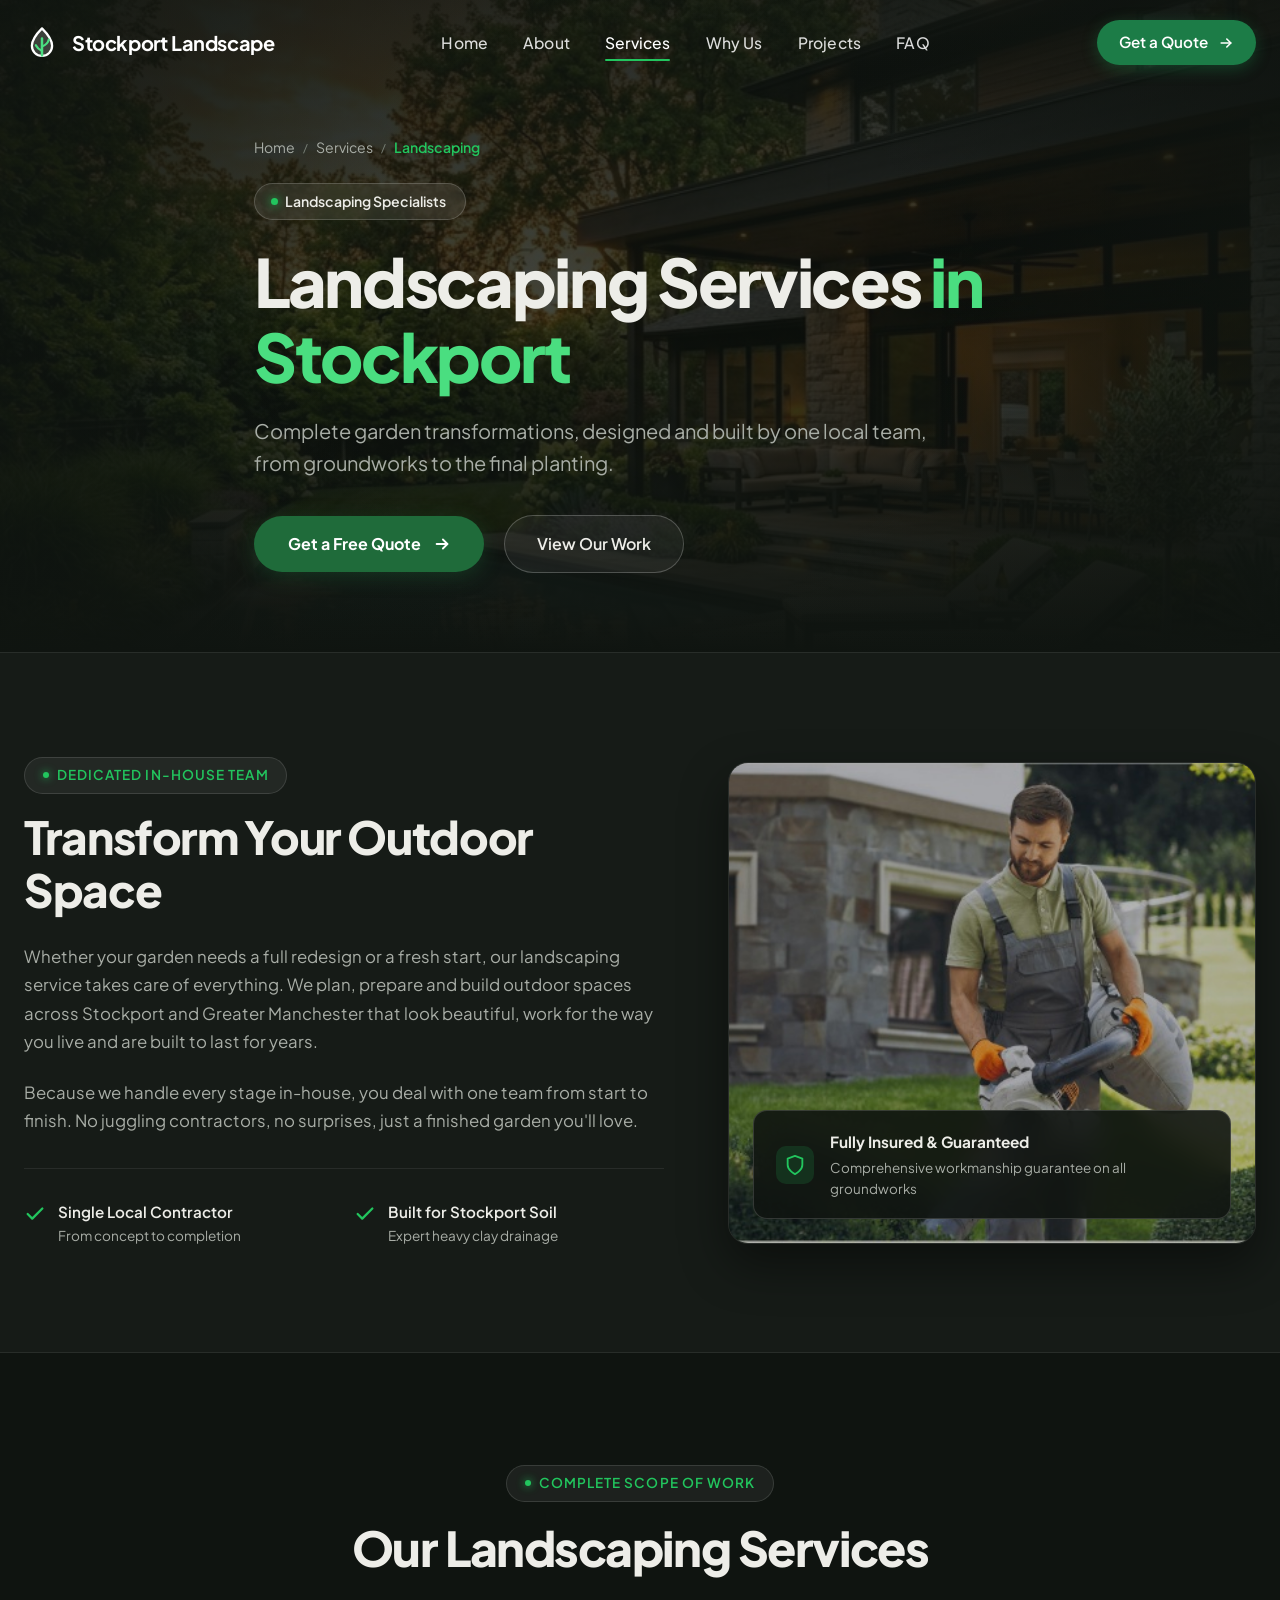
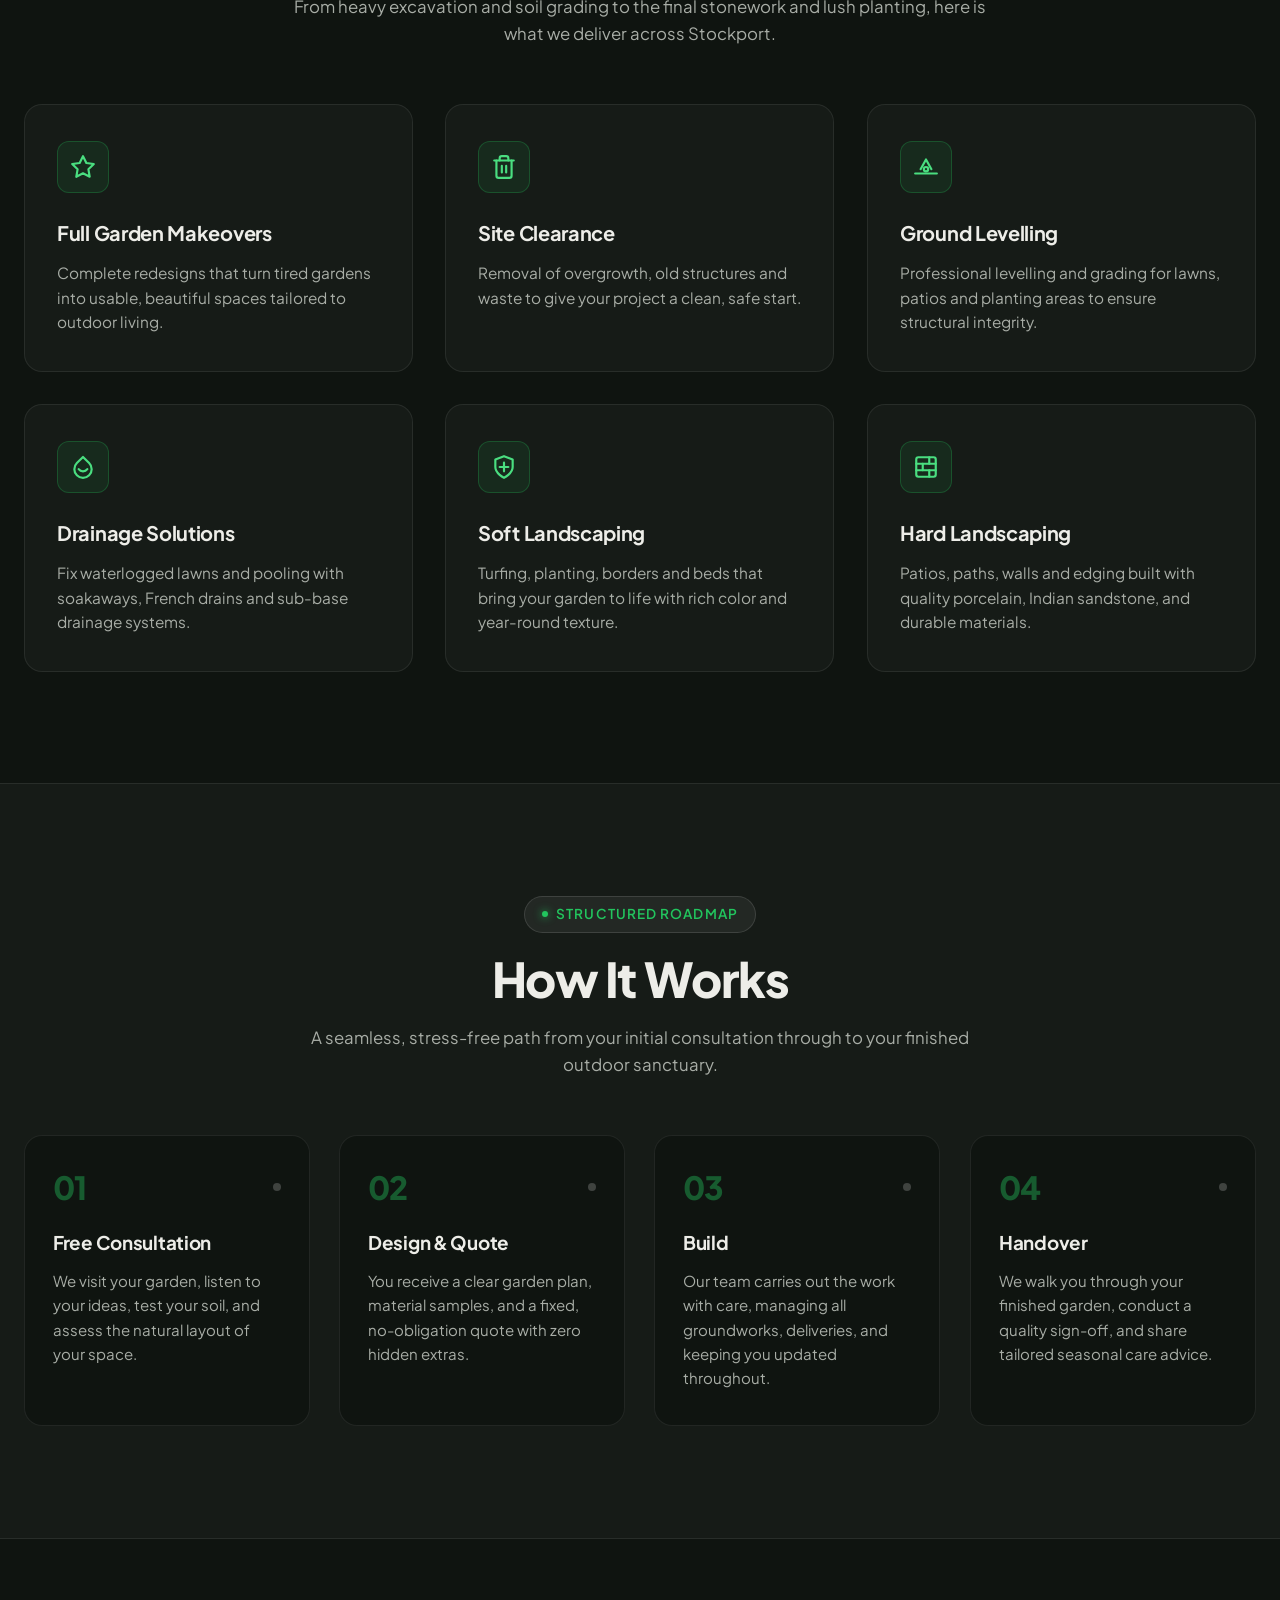
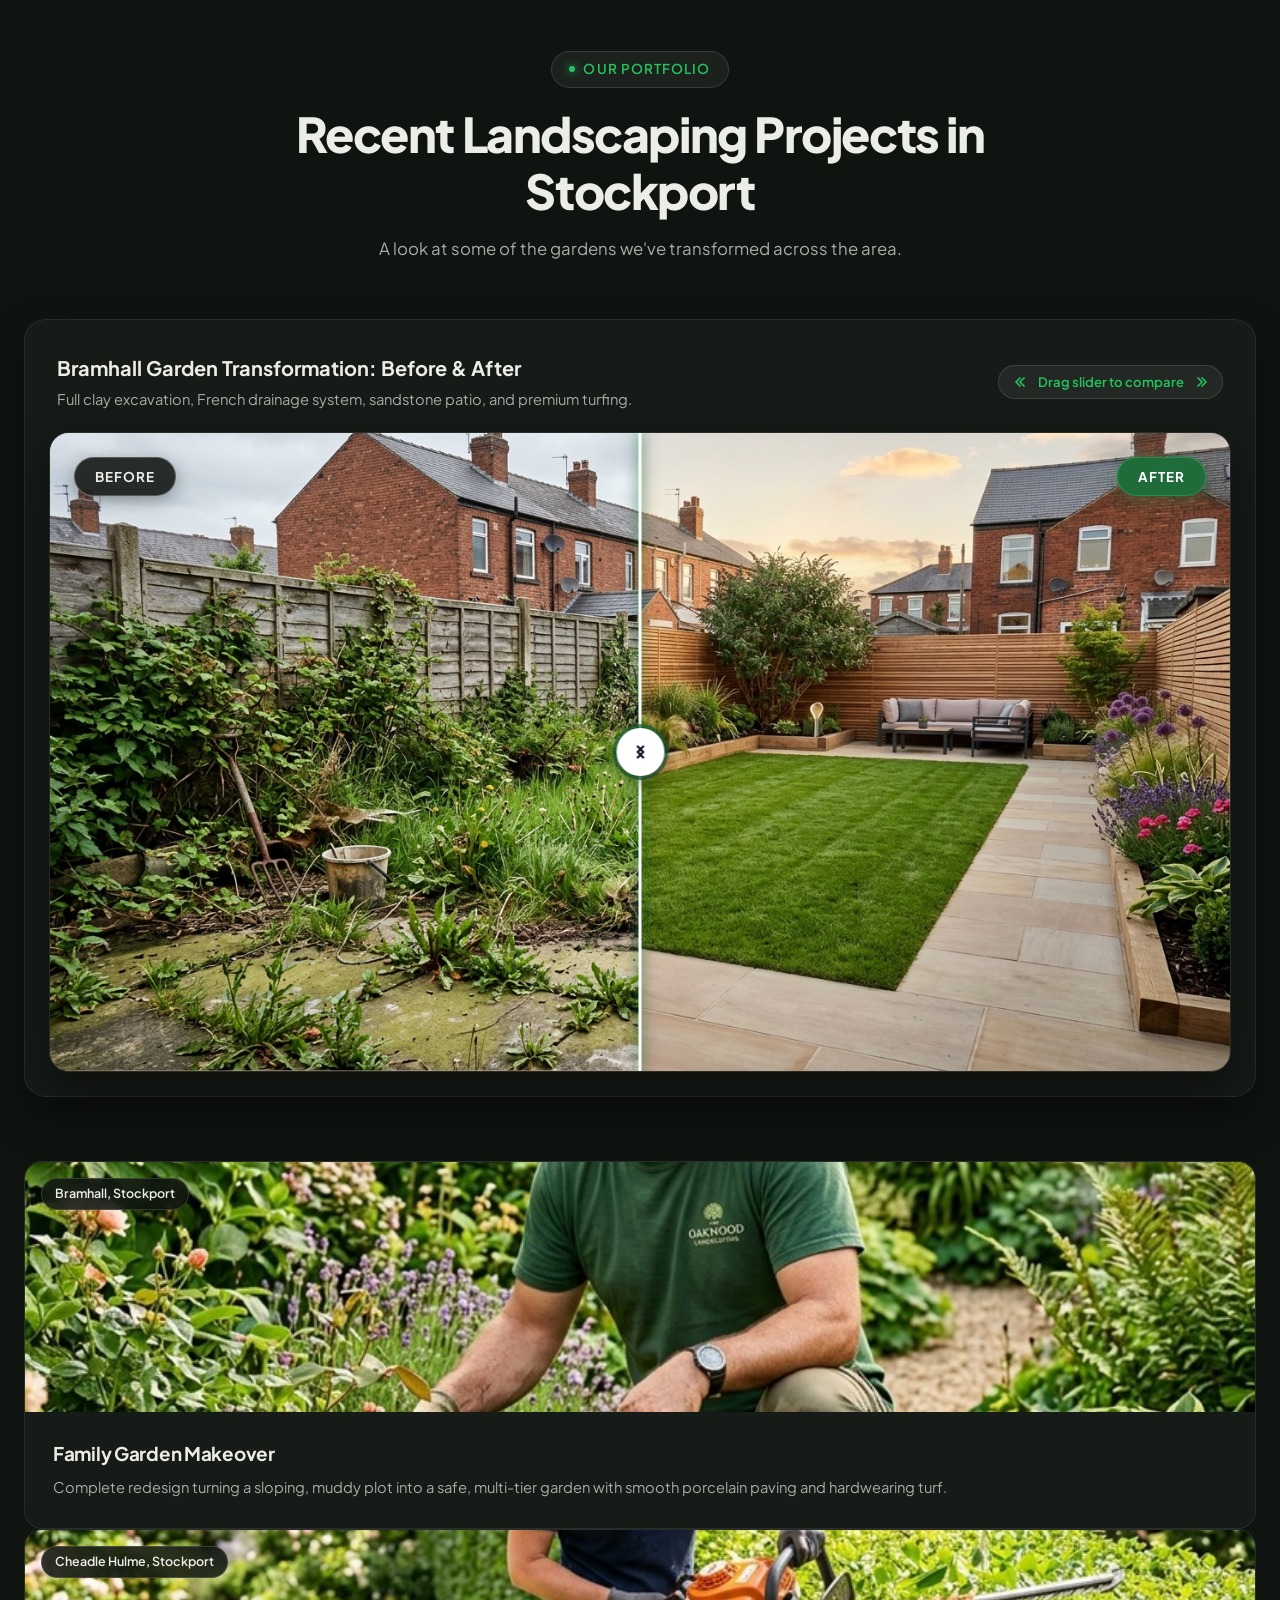
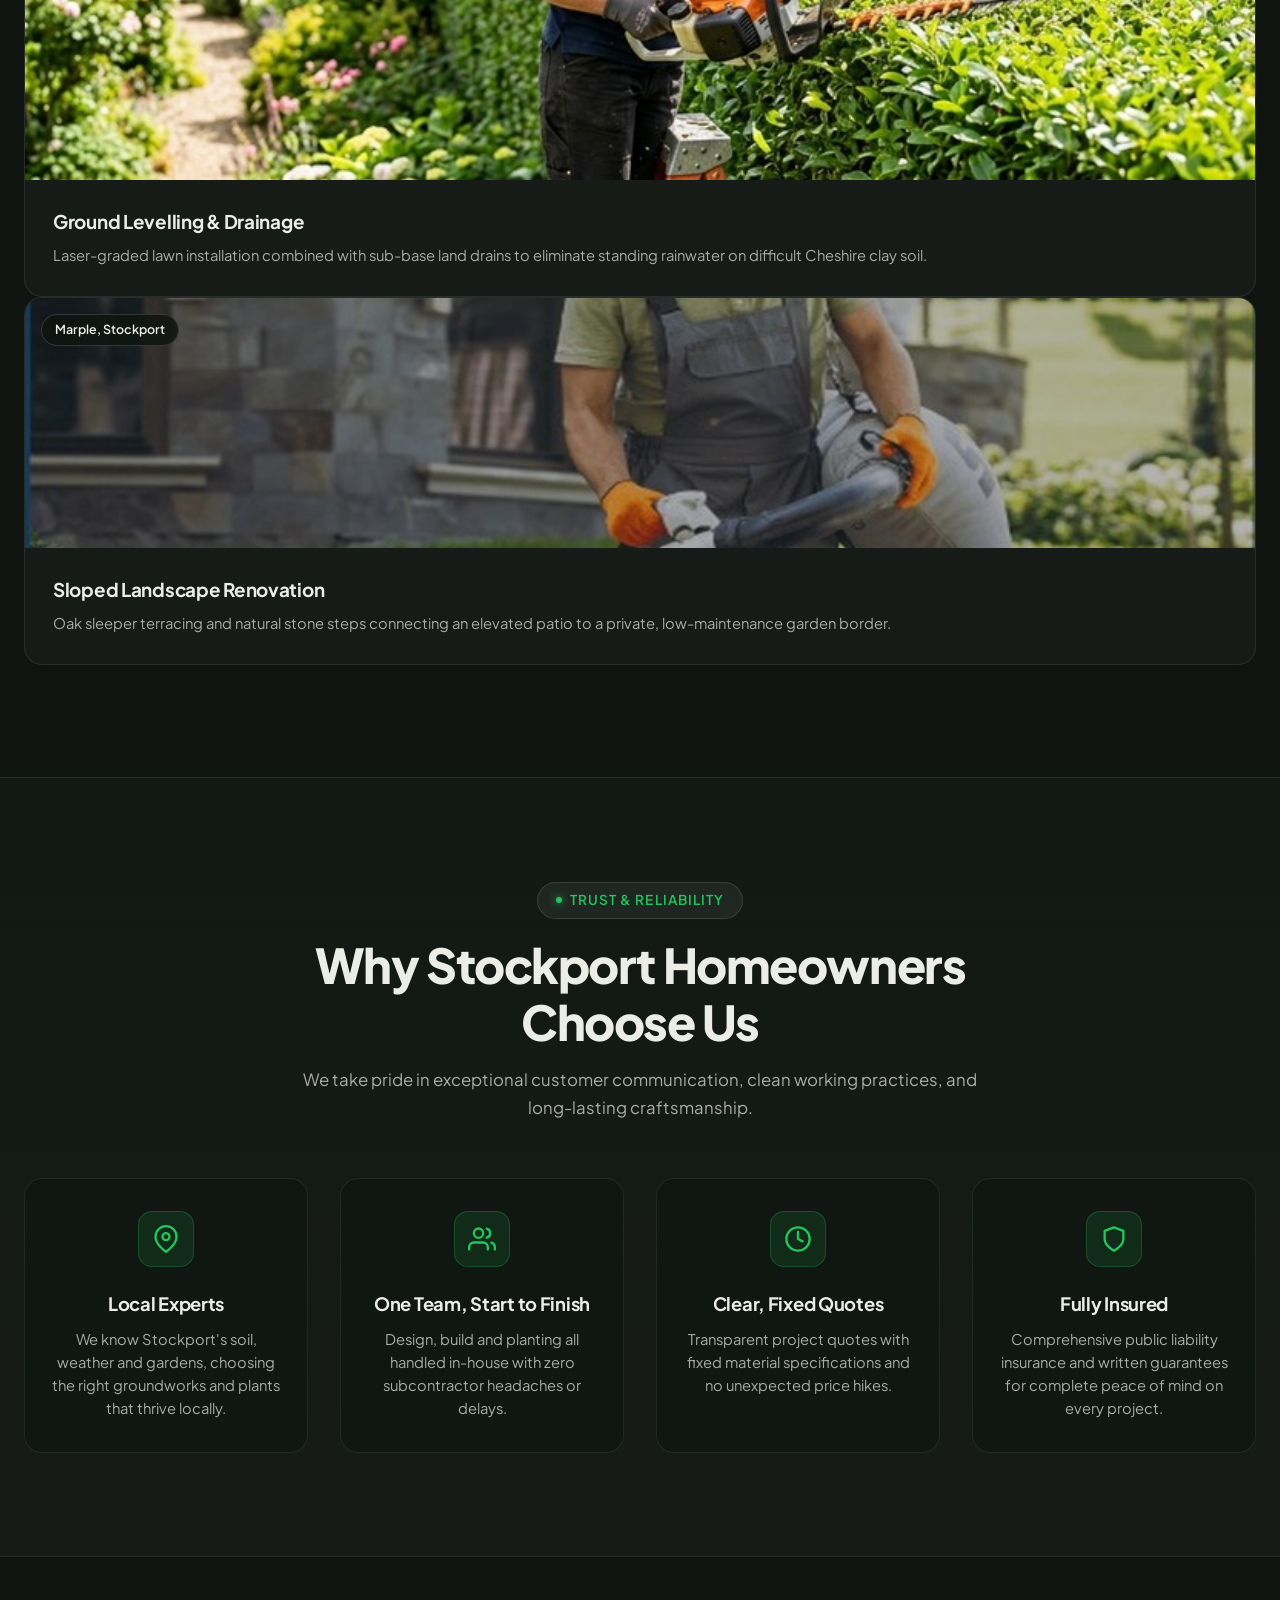
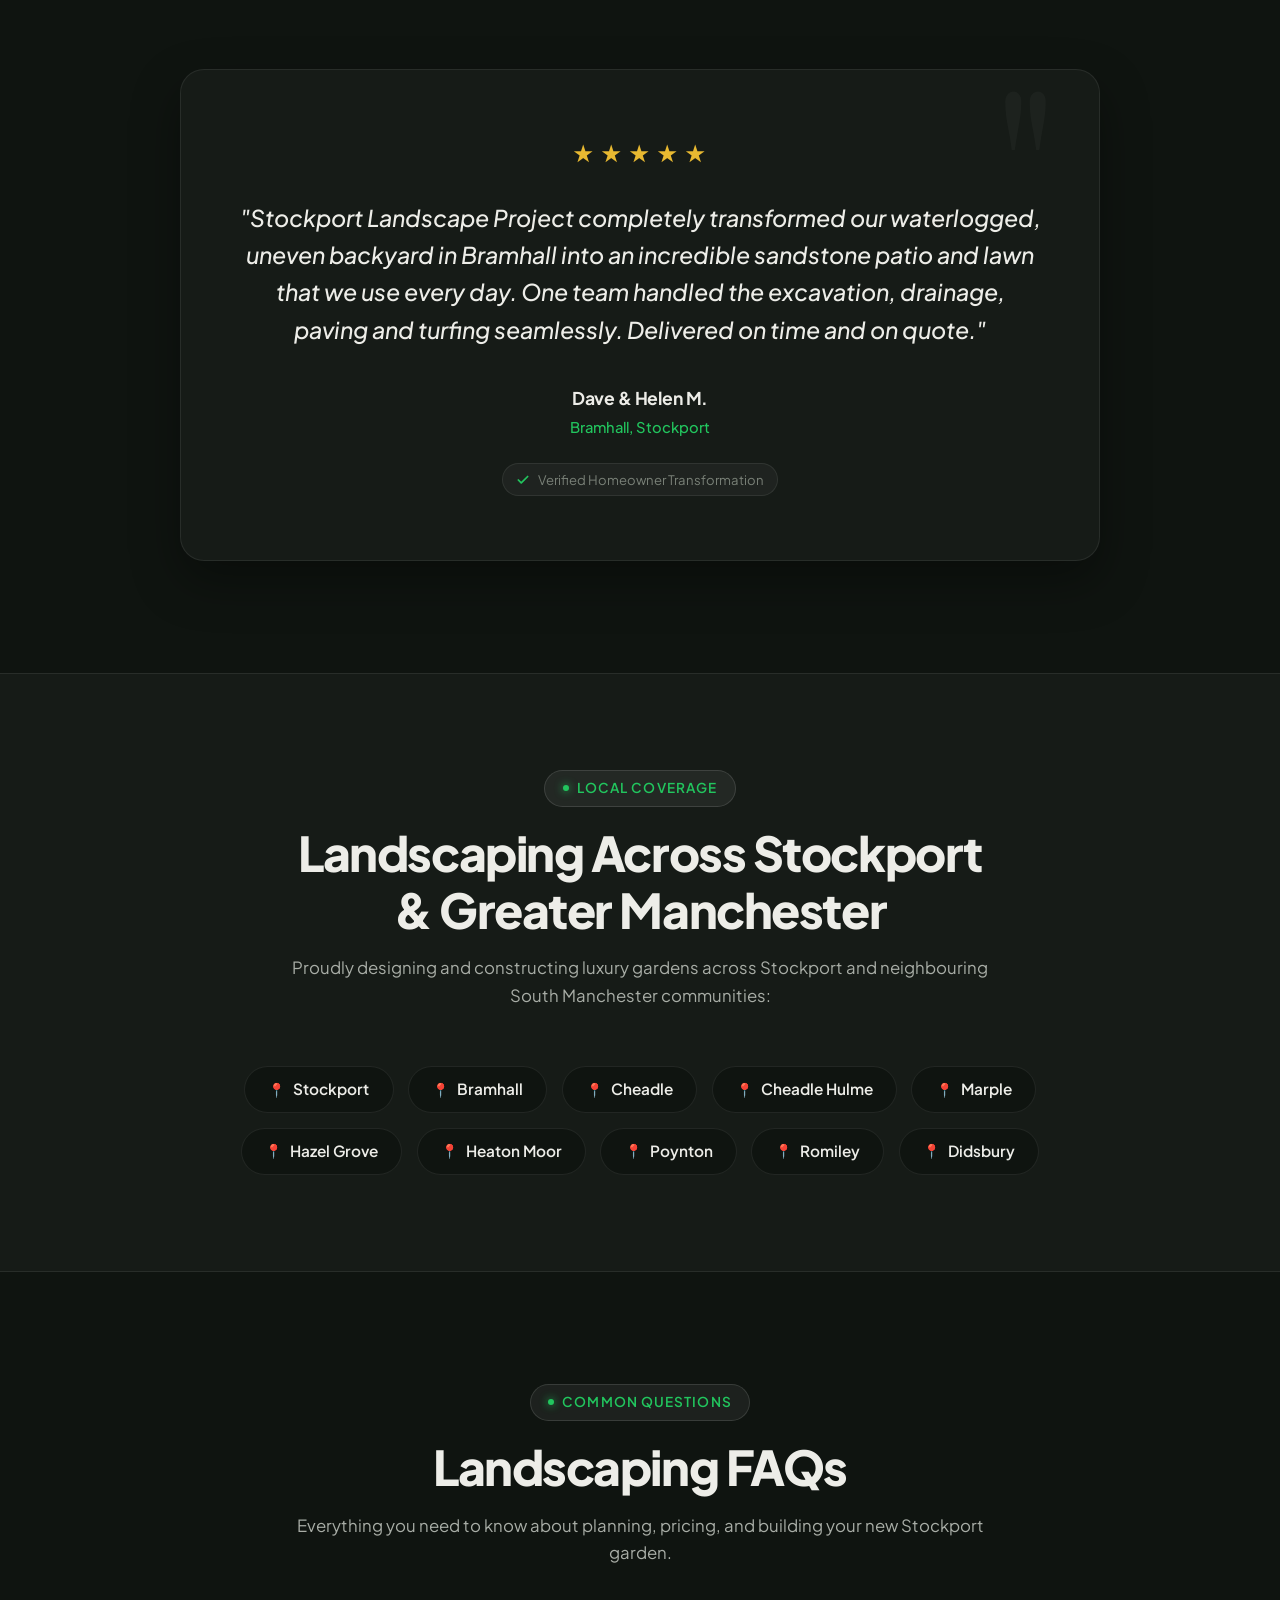
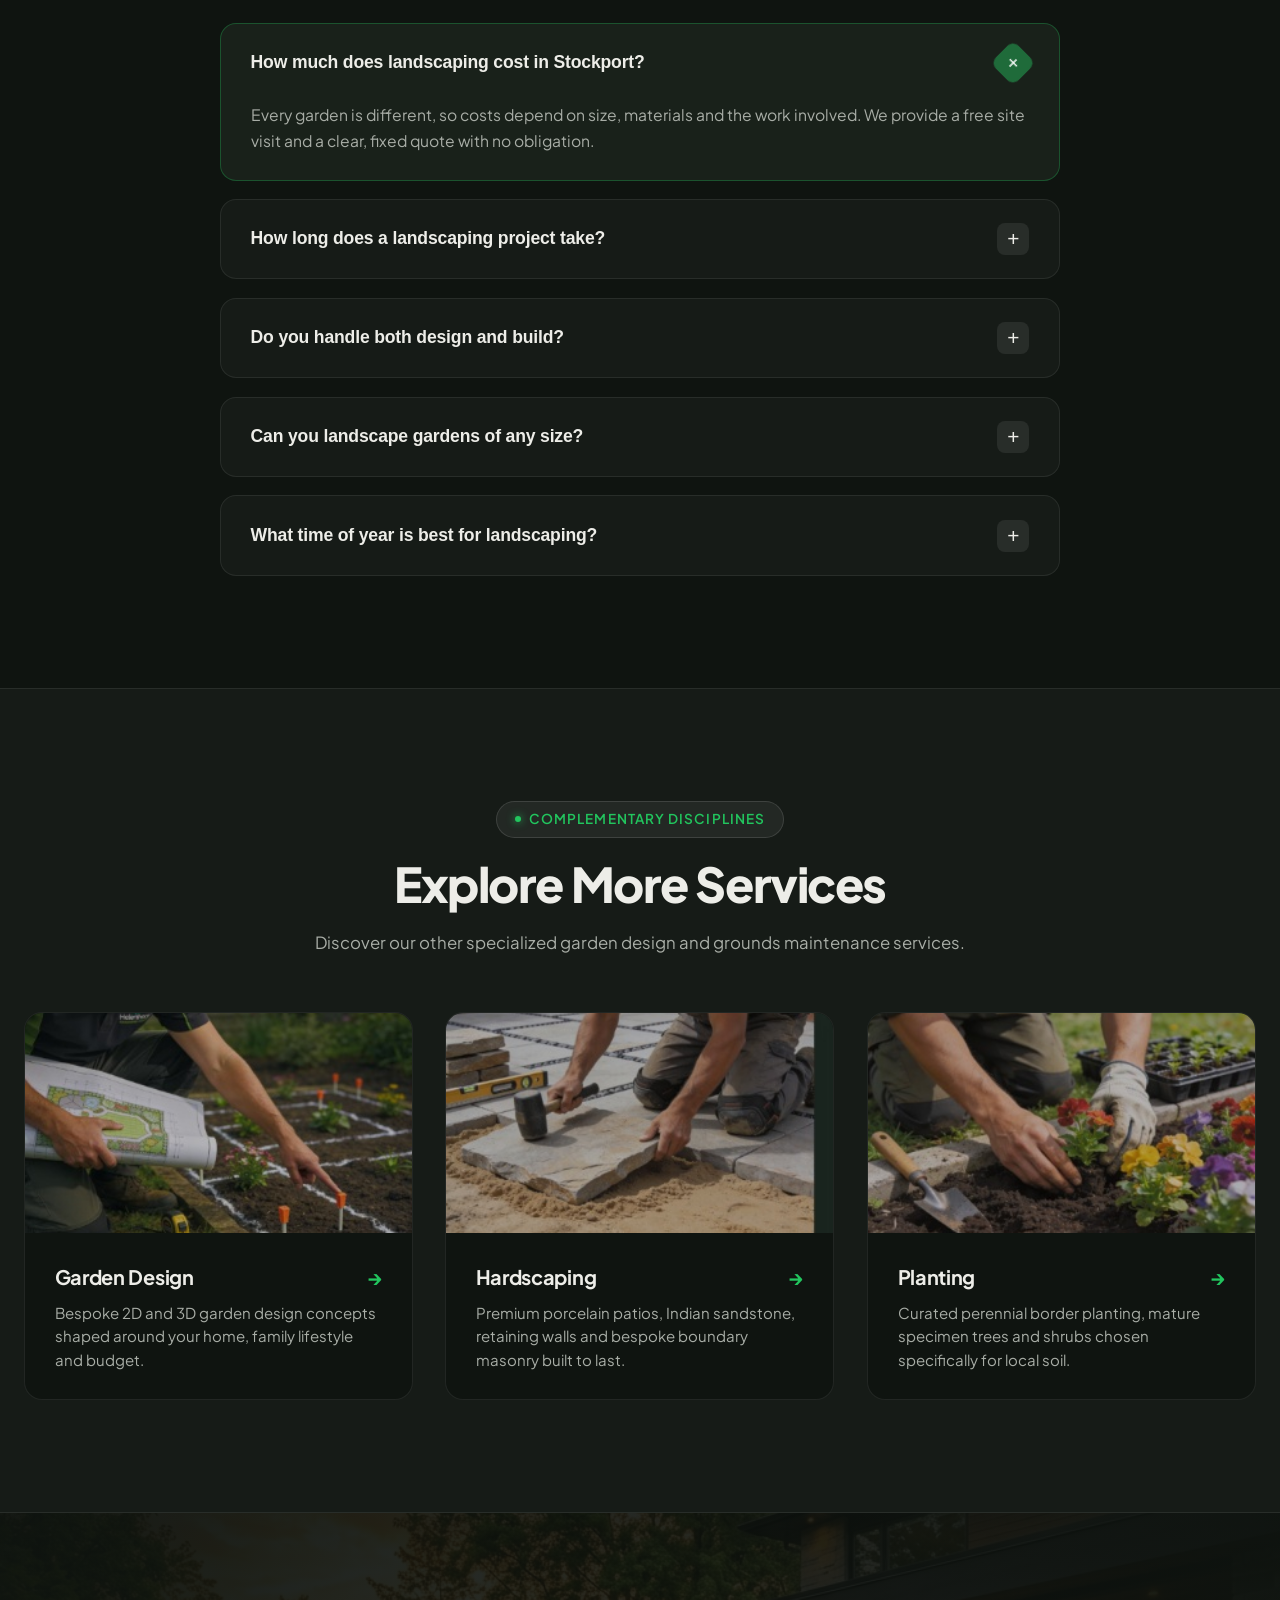
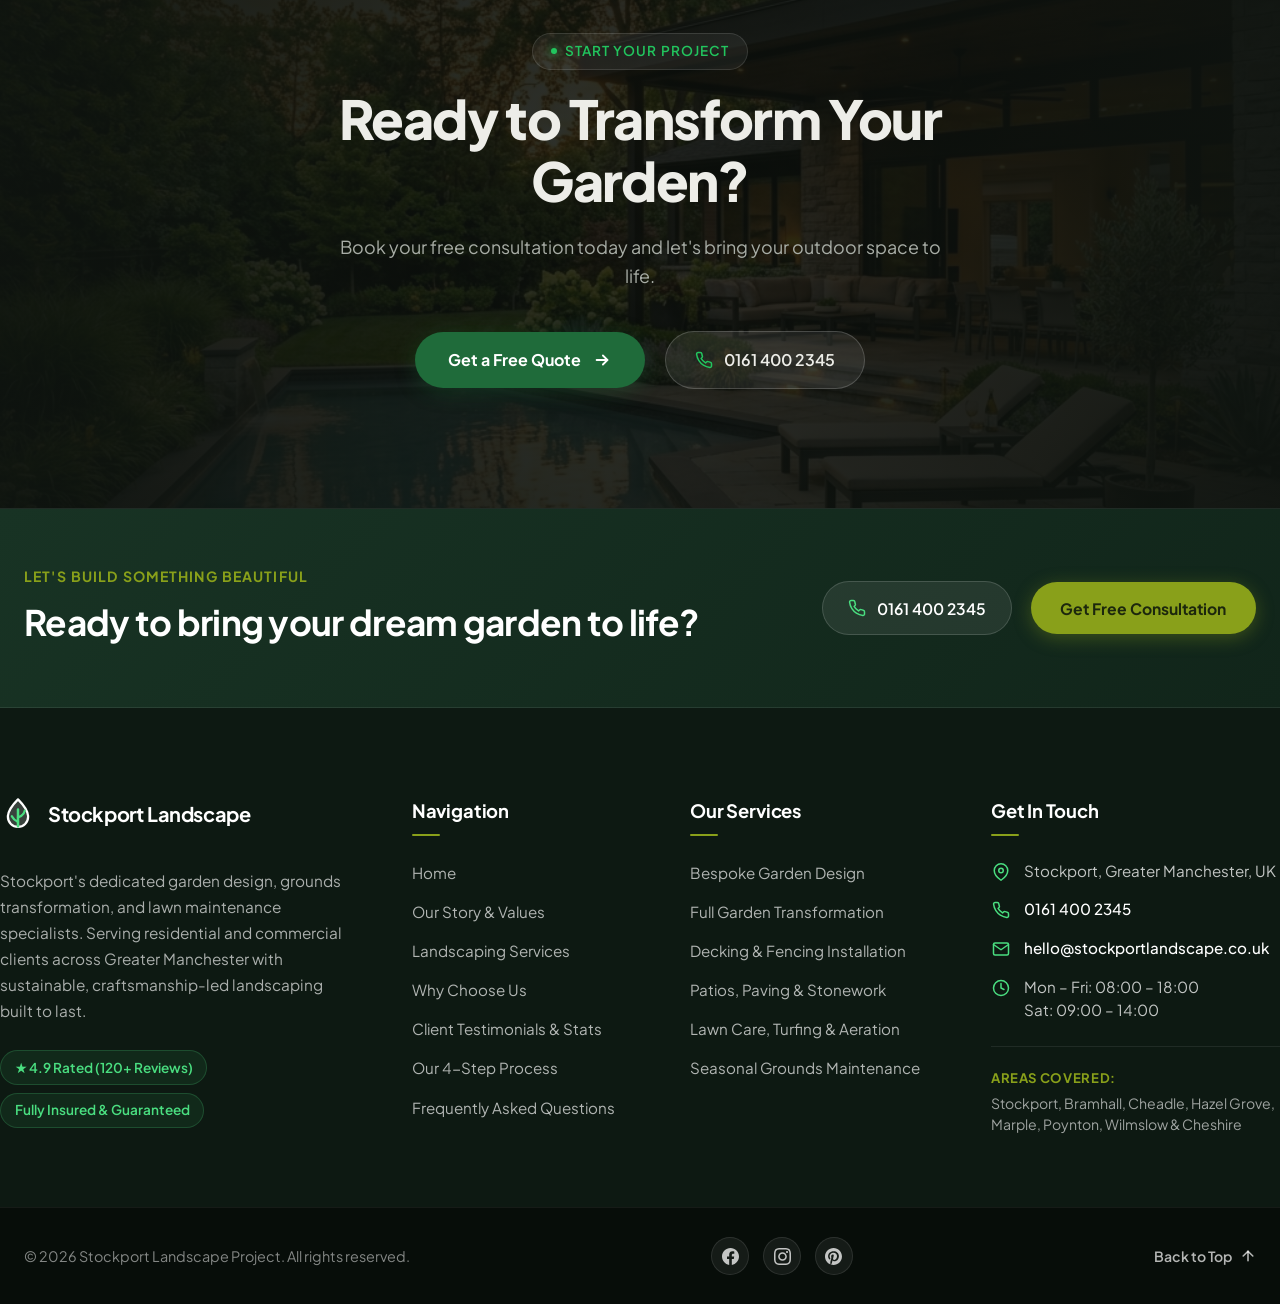
==== commit 3c2b8f58: "Fix before/after slider: clip-path zero-zoom, authentic unlandscaped before image, taller slider hei" ====
--- a/services/landscaping/index.html
+++ b/services/landscaping/index.html
@@ -541,29 +541,35 @@
                         </div>
                     </div>
 
-                    <div class="ba-slider-container" id="landscapingBaSlider" aria-label="Interactive before and after comparison of Stockport garden transformation">
-                        <!-- Before Image (Base Layer) -->
-                        <div class="ba-image ba-before">
-                            <img src="../../assets/landscaping-before.jpg" alt="Uneven overgrown backyard in Stockport before landscaping groundworks" loading="lazy">
-                            <span class="ba-label ba-label-before">Before</span>
-                        </div>
-
-                        <!-- After Image (Revealed Layer) -->
-                        <div class="ba-image ba-after">
-                            <img src="../../assets/landscaping-after.jpg" alt="Completed luxury landscaped garden with sandstone patio and emerald lawn in Stockport" loading="lazy">
-                            <span class="ba-label ba-label-after">After</span>
-                        </div>
-
-                        <!-- Draggable Handle -->
-                        <div class="ba-handle" aria-hidden="true">
-                            <svg viewBox="0 0 24 24" fill="none" stroke="currentColor" stroke-width="2.5" stroke-linecap="round" stroke-linejoin="round">
-                                <polyline points="8 7 3 12 8 17"></polyline>
-                                <polyline points="16 7 21 12 16 17"></polyline>
-                            </svg>
-                        </div>
-
-                        <!-- Accessible range input -->
-                        <input type="range" min="0" max="100" value="50" class="ba-range" aria-label="Slide to compare before and after transformation">
+                    <div class="ba-slider-container" id="landscapingBaSlider" style="--slider-pos: 50%;" aria-label="Interactive before and after comparison of Stockport garden transformation">
+                        <!-- Background / Right Layer: AFTER (Fully Landscaped Garden) -->
+                        <div class="ba-image ba-after-layer">
+                            <img src="../../assets/landscaped-garden-after.jpg" alt="Fully landscaped luxury garden in Stockport with sandstone patio and emerald lawn" loading="lazy">
+                        </div>
+
+                        <!-- Foreground / Left Layer: BEFORE (Crappy / Unlandscaped Garden) -->
+                        <div class="ba-image ba-before-layer">
+                            <img src="../../assets/crappy-garden-before.jpg" alt="Neglected, unlandscaped garden with patchy lawn and weeds in Stockport before transformation" loading="lazy">
+                        </div>
+
+                        <!-- Pinned Labels (always visible, never cut off) -->
+                        <div class="ba-floating-labels" aria-hidden="true">
+                            <span class="ba-label ba-label-left">Before</span>
+                            <span class="ba-label ba-label-right">After</span>
+                        </div>
+
+                        <!-- Draggable Divider Line & Handle -->
+                        <div class="ba-divider-line" aria-hidden="true">
+                            <div class="ba-handle">
+                                <svg viewBox="0 0 24 24" fill="none" stroke="currentColor" stroke-width="2.5" stroke-linecap="round" stroke-linejoin="round">
+                                    <polyline points="15 18 9 12 15 6"></polyline>
+                                    <polyline points="9 18 15 12 9 6"></polyline>
+                                </svg>
+                            </div>
+                        </div>
+
+                        <!-- Accessible Range Input -->
+                        <input type="range" min="0" max="100" value="50" class="ba-range" aria-label="Slide left or right to compare before and after garden transformation">
                     </div>
                 </div>
 
--- a/service-page.css
+++ b/service-page.css
@@ -638,19 +638,25 @@
 .ba-slider-container {
     position: relative;
     width: 100%;
-    height: 480px;
-    border-radius: 16px;
+    height: clamp(520px, 54vw, 640px);
+    min-height: 520px;
+    border-radius: 20px;
     overflow: hidden;
     user-select: none;
     -webkit-user-select: none;
     cursor: ew-resize;
-}
-
+    box-shadow: 0 20px 48px rgba(0, 0, 0, 0.45);
+    border: 1px solid var(--srv-card-border);
+    --slider-pos: 50%;
+}
+
+/* Base image layer & clipped overlay layer - both remain 100% width and NEVER enlarge */
 .ba-image {
     position: absolute;
     inset: 0;
     width: 100%;
     height: 100%;
+    pointer-events: none;
     overflow: hidden;
 }
 
@@ -663,44 +669,71 @@
     pointer-events: none;
 }
 
-.ba-before {
+/* Background Right Layer: AFTER (Transformed Garden) */
+.ba-after-layer {
     z-index: 1;
 }
 
-.ba-after {
+/* Foreground Left Layer: BEFORE (Crappy / Unlandscaped Garden)
+   Clipped from left (0%) to current slider position (--slider-pos) */
+.ba-before-layer {
     z-index: 2;
-    width: 50%;
-    border-right: 2px solid #ffffff;
-    box-shadow: 4px 0 20px rgba(0, 0, 0, 0.6);
+    clip-path: polygon(0% 0%, var(--slider-pos, 50%) 0%, var(--slider-pos, 50%) 100%, 0% 100%);
+    -webkit-clip-path: polygon(0% 0%, var(--slider-pos, 50%) 0%, var(--slider-pos, 50%) 100%, 0% 100%);
+    will-change: clip-path;
+}
+
+/* Pinned Labels - positioned at top corners so they never resize or get cut */
+.ba-floating-labels {
+    position: absolute;
+    top: 1.5rem;
+    left: 1.5rem;
+    right: 1.5rem;
+    display: flex;
+    justify-content: space-between;
+    align-items: center;
+    z-index: 6;
+    pointer-events: none;
 }
 
 .ba-label {
-    position: absolute;
-    top: 1.25rem;
-    padding: 0.4rem 1rem;
-    border-radius: 8px;
-    font-size: 0.82rem;
+    padding: 0.5rem 1.25rem;
+    border-radius: 9999px;
+    font-size: 0.84rem;
     font-weight: 700;
     text-transform: uppercase;
     letter-spacing: 0.08em;
-    backdrop-filter: blur(10px);
-    -webkit-backdrop-filter: blur(10px);
-    pointer-events: none;
-    z-index: 5;
-}
-
-.ba-label-before {
-    right: 1.25rem;
-    background: rgba(15, 20, 16, 0.85);
-    color: var(--srv-text-white);
-    border: 1px solid rgba(255, 255, 255, 0.15);
-}
-
-.ba-label-after {
-    left: 1.25rem;
+    backdrop-filter: blur(14px);
+    -webkit-backdrop-filter: blur(14px);
+    box-shadow: 0 4px 18px rgba(0, 0, 0, 0.35);
+}
+
+.ba-label-left {
+    background: rgba(15, 20, 16, 0.88);
+    color: var(--srv-text-white);
+    border: 1px solid rgba(255, 255, 255, 0.22);
+}
+
+.ba-label-right {
     background: var(--srv-primary-green);
     color: #ffffff;
-    box-shadow: 0 4px 15px rgba(31, 107, 58, 0.4);
+    border: 1px solid rgba(34, 197, 94, 0.4);
+    box-shadow: 0 4px 18px rgba(31, 107, 58, 0.45);
+}
+
+/* Divider Line */
+.ba-divider-line {
+    position: absolute;
+    top: 0;
+    bottom: 0;
+    left: var(--slider-pos, 50%);
+    width: 3px;
+    background: #ffffff;
+    box-shadow: 0 0 16px rgba(0, 0, 0, 0.8), 0 0 10px rgba(34, 197, 94, 0.7);
+    transform: translateX(-50%);
+    z-index: 5;
+    pointer-events: none;
+    will-change: left;
 }
 
 /* Handle */
@@ -709,22 +742,28 @@
     top: 50%;
     left: 50%;
     transform: translate(-50%, -50%);
-    width: 44px;
-    height: 44px;
+    width: 48px;
+    height: 48px;
     background: #ffffff;
     border-radius: 50%;
-    box-shadow: 0 4px 20px rgba(0, 0, 0, 0.45), 0 0 0 4px rgba(31, 107, 58, 0.4);
+    box-shadow: 0 4px 22px rgba(0, 0, 0, 0.5), 0 0 0 4px rgba(31, 107, 58, 0.7);
     display: flex;
     align-items: center;
     justify-content: center;
-    z-index: 10;
     color: #111827;
     pointer-events: none;
+    transition: transform 0.2s cubic-bezier(0.16, 1, 0.3, 1), box-shadow 0.2s ease;
+}
+
+.ba-slider-container:hover .ba-handle {
+    transform: translate(-50%, -50%) scale(1.08);
+    box-shadow: 0 6px 26px rgba(0, 0, 0, 0.6), 0 0 0 5px rgba(34, 197, 94, 0.85);
 }
 
 .ba-handle svg {
-    width: 20px;
-    height: 20px;
+    width: 22px;
+    height: 22px;
+    stroke: #111827;
 }
 
 /* Range input overlay for full keyboard & touch accessibility */
@@ -733,6 +772,11 @@
     inset: 0;
     width: 100%;
     height: 100%;
+    opacity: 0;
+    cursor: ew-resize;
+    z-index: 20;
+    margin: 0;
+}
     opacity: 0;
     cursor: ew-resize;
     z-index: 20;
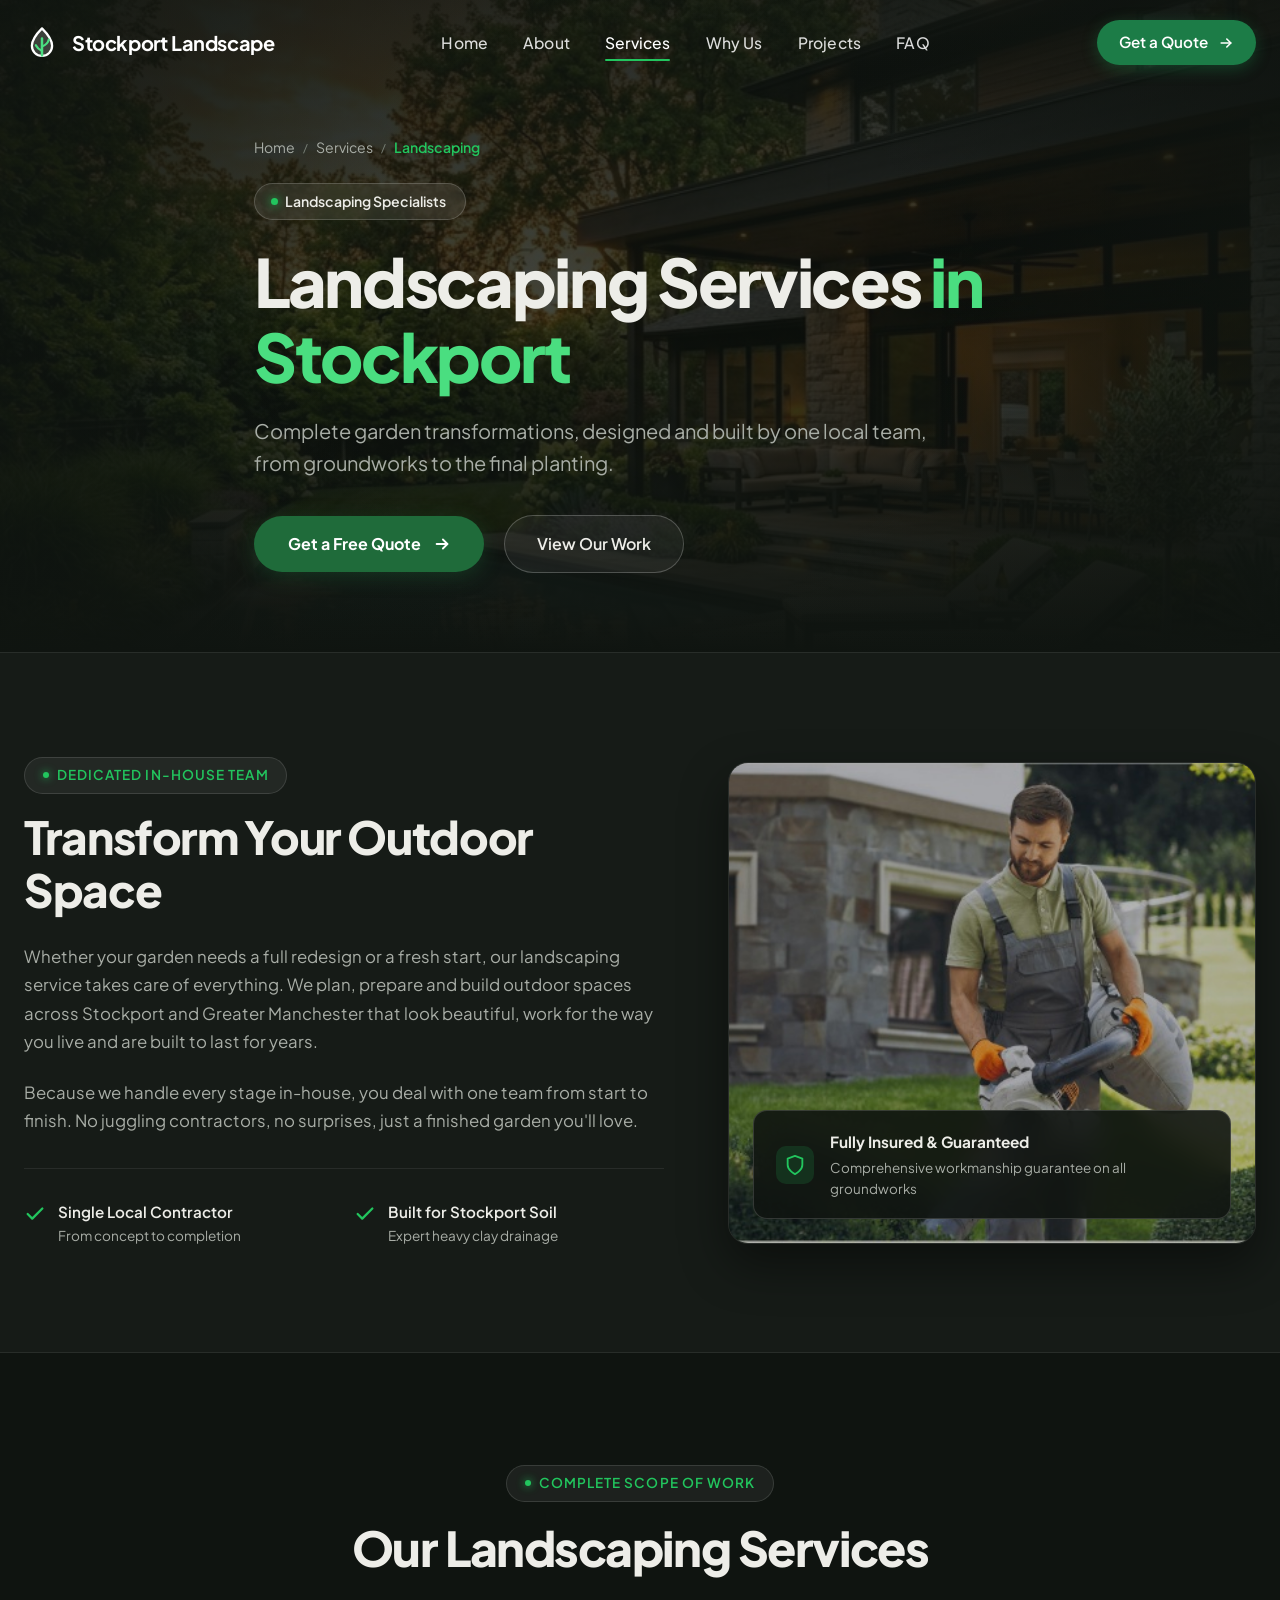
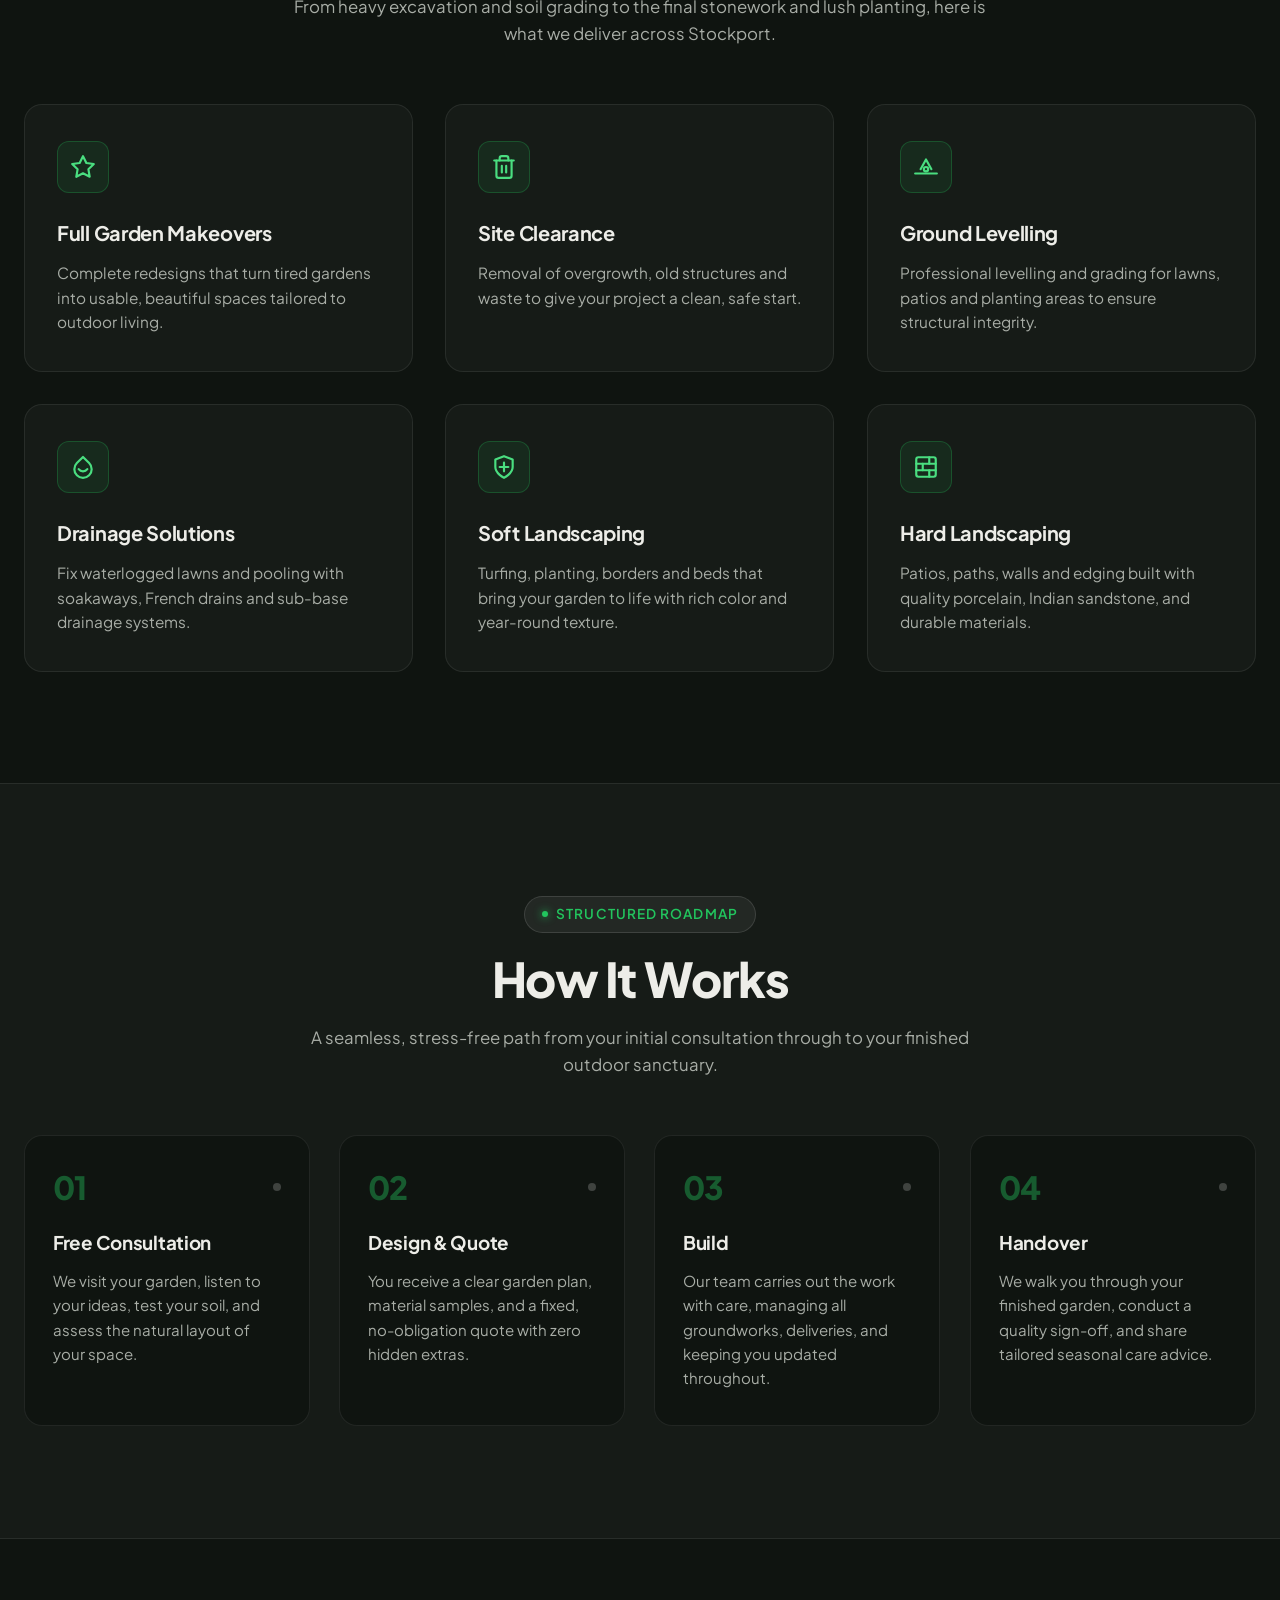
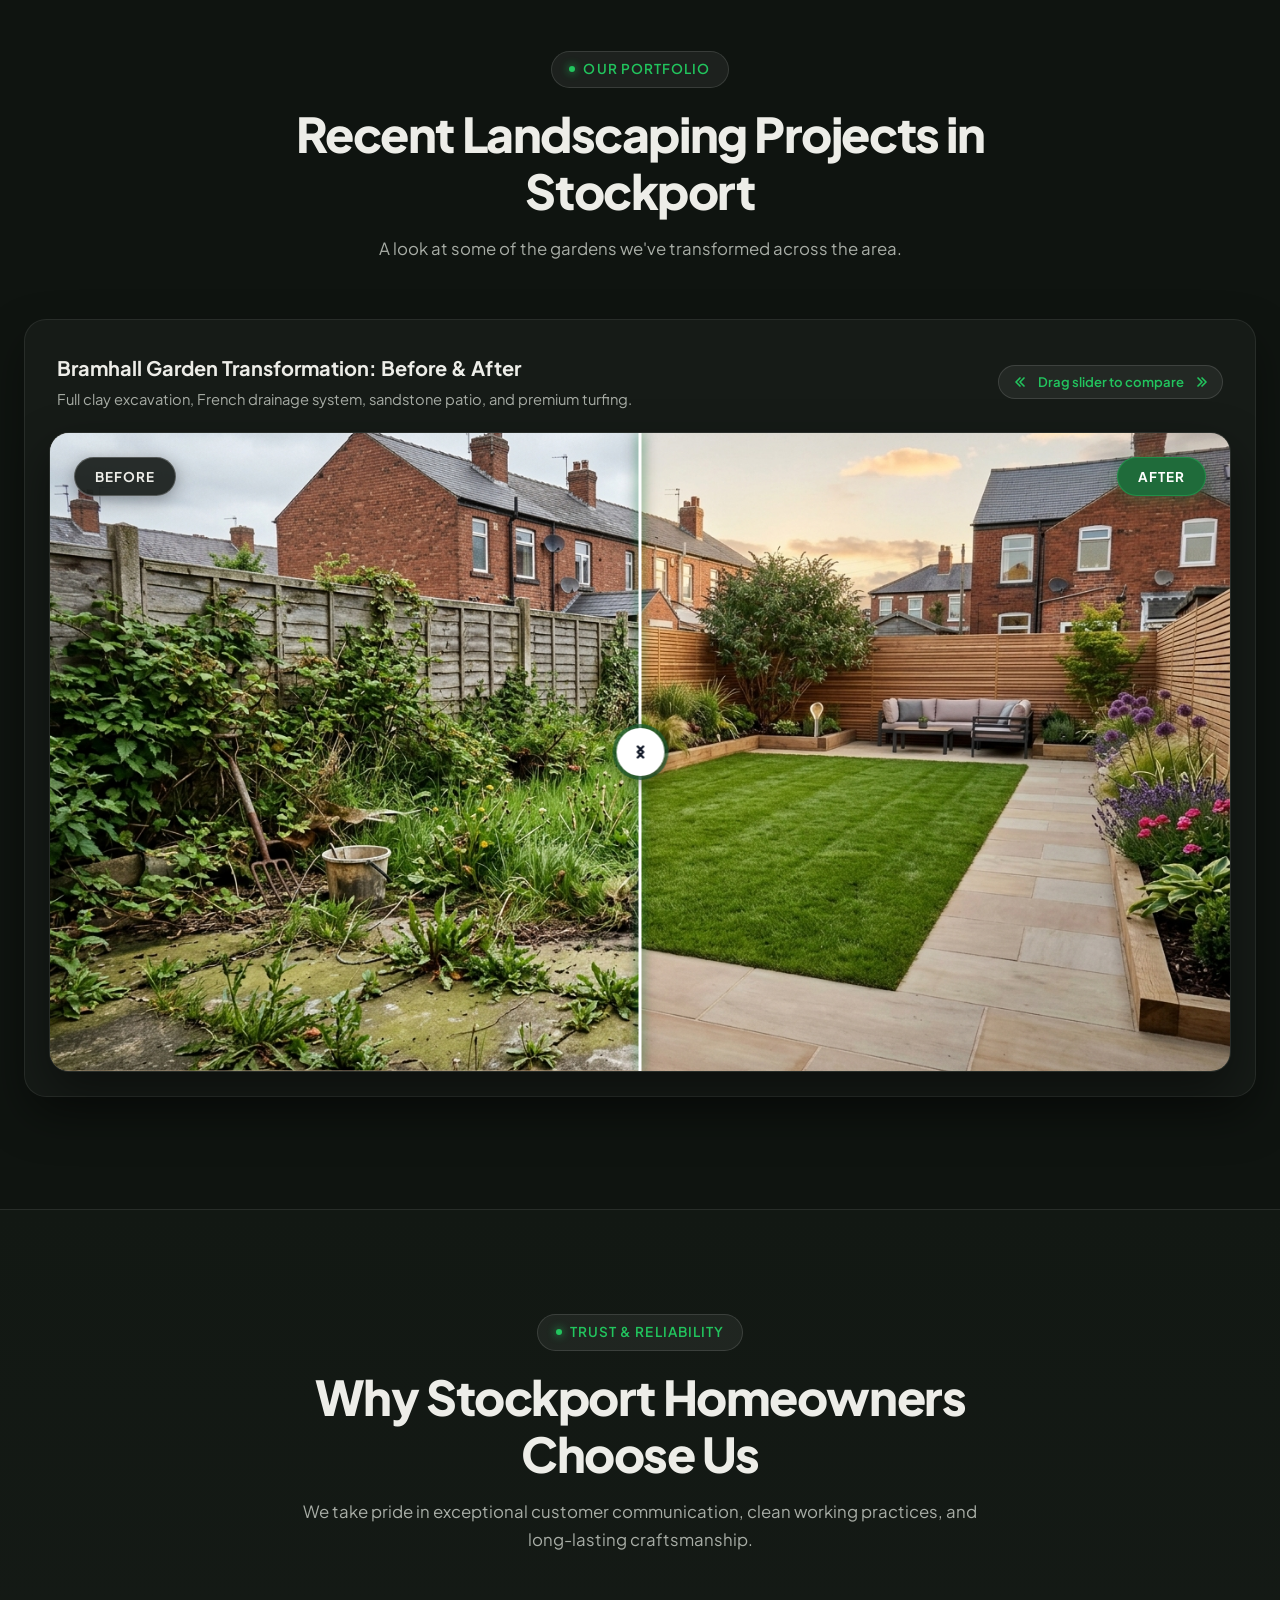
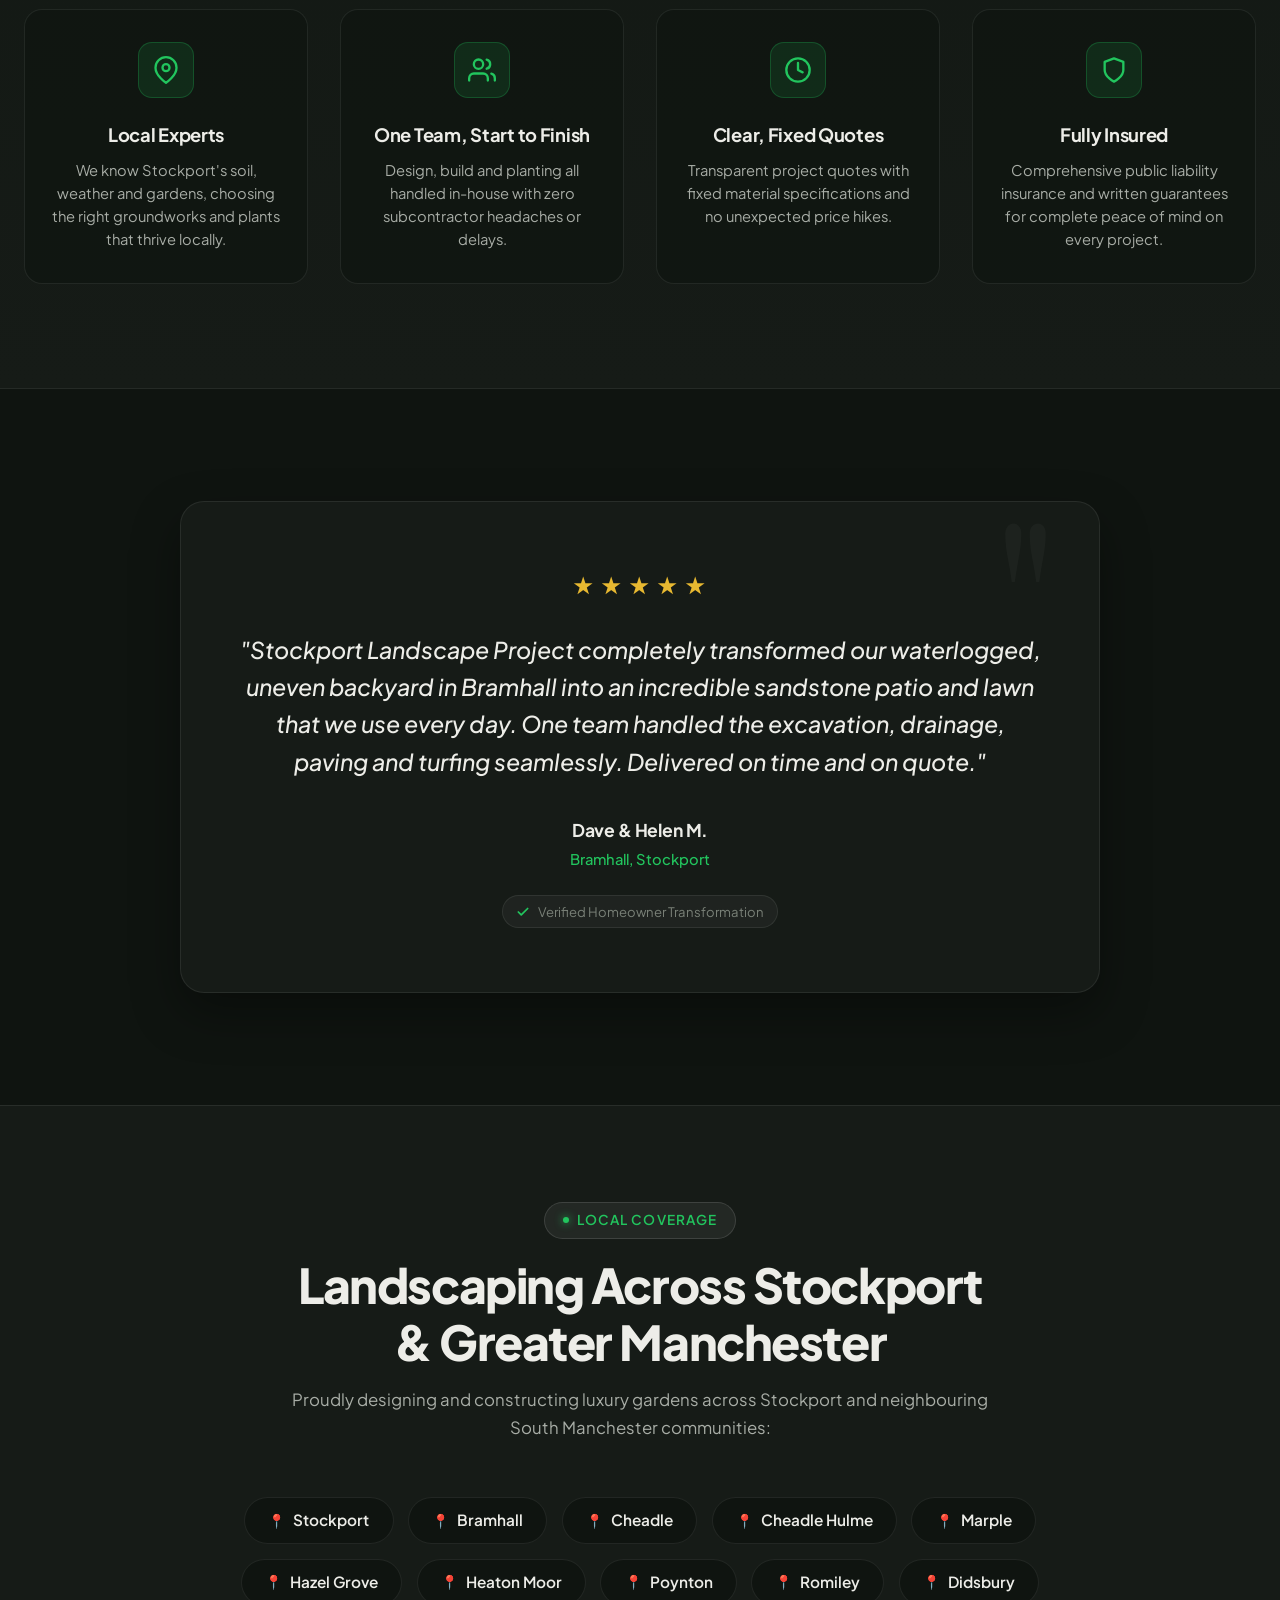
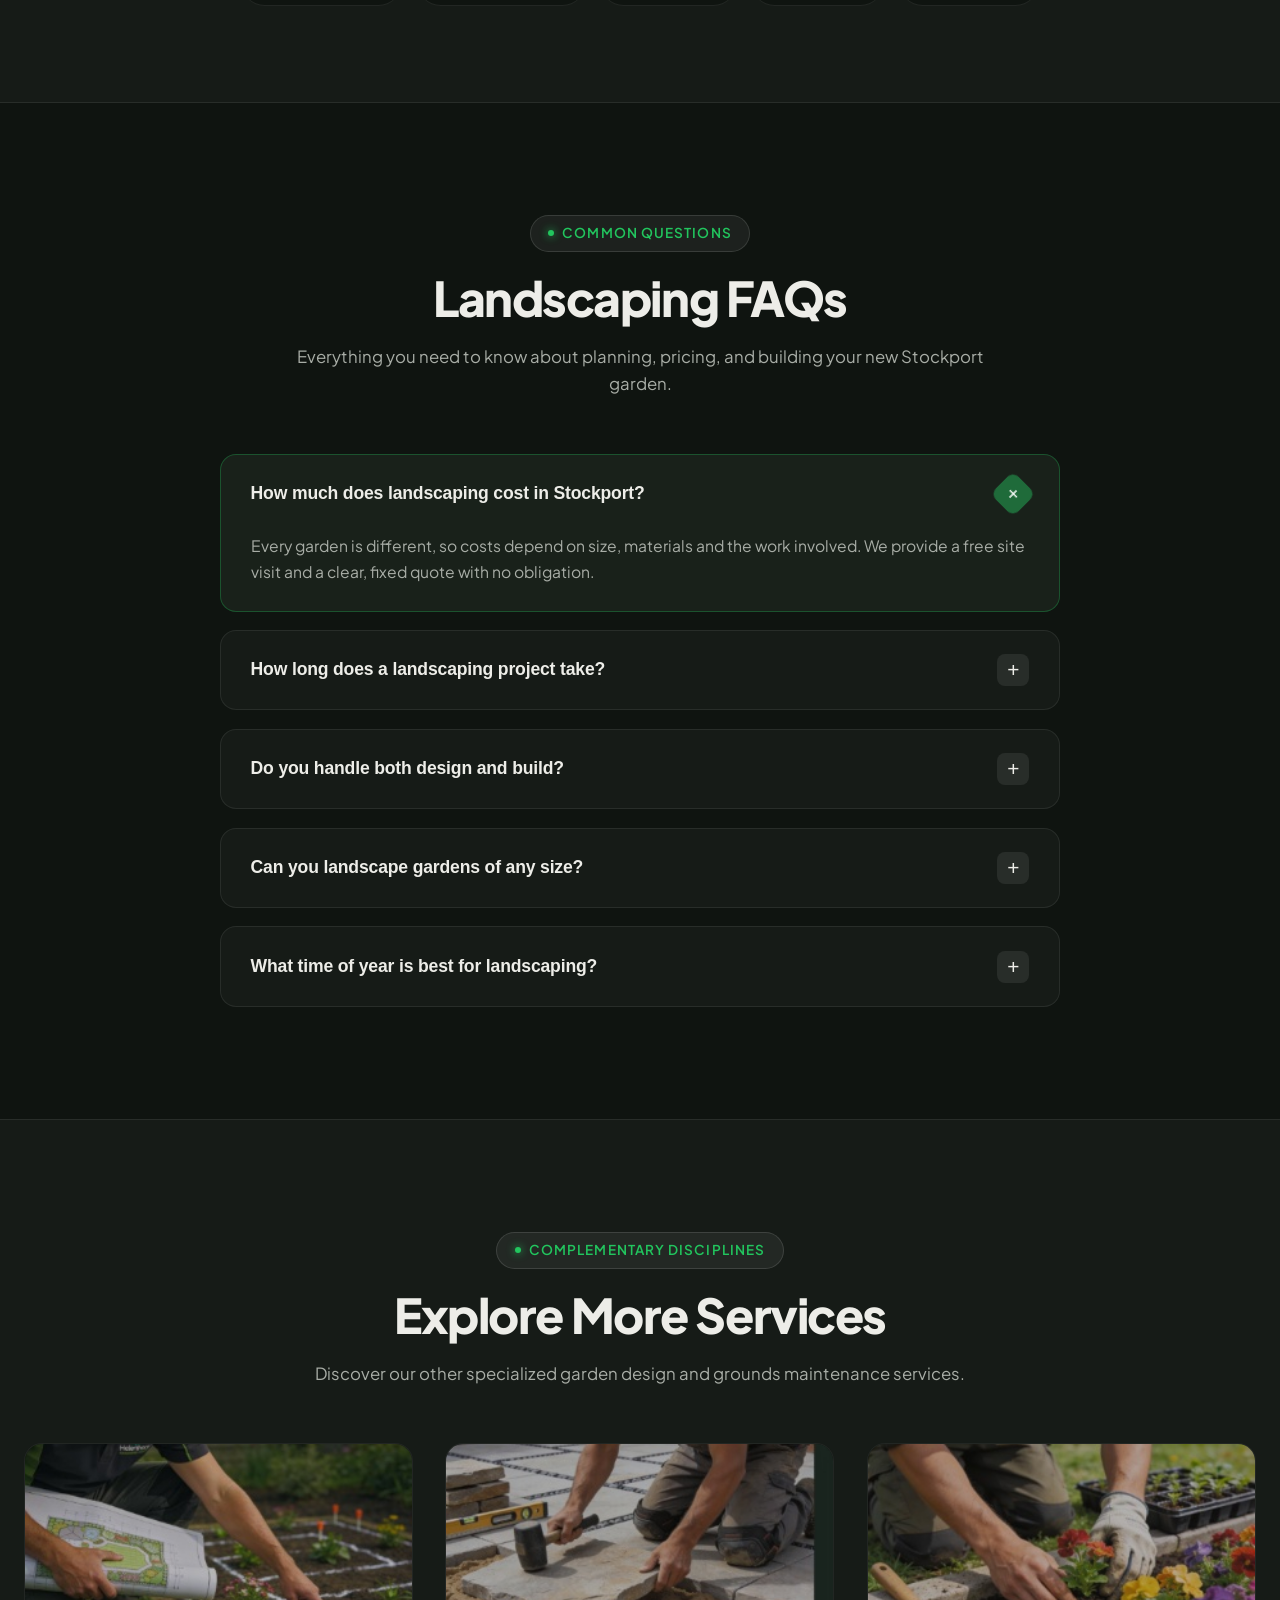
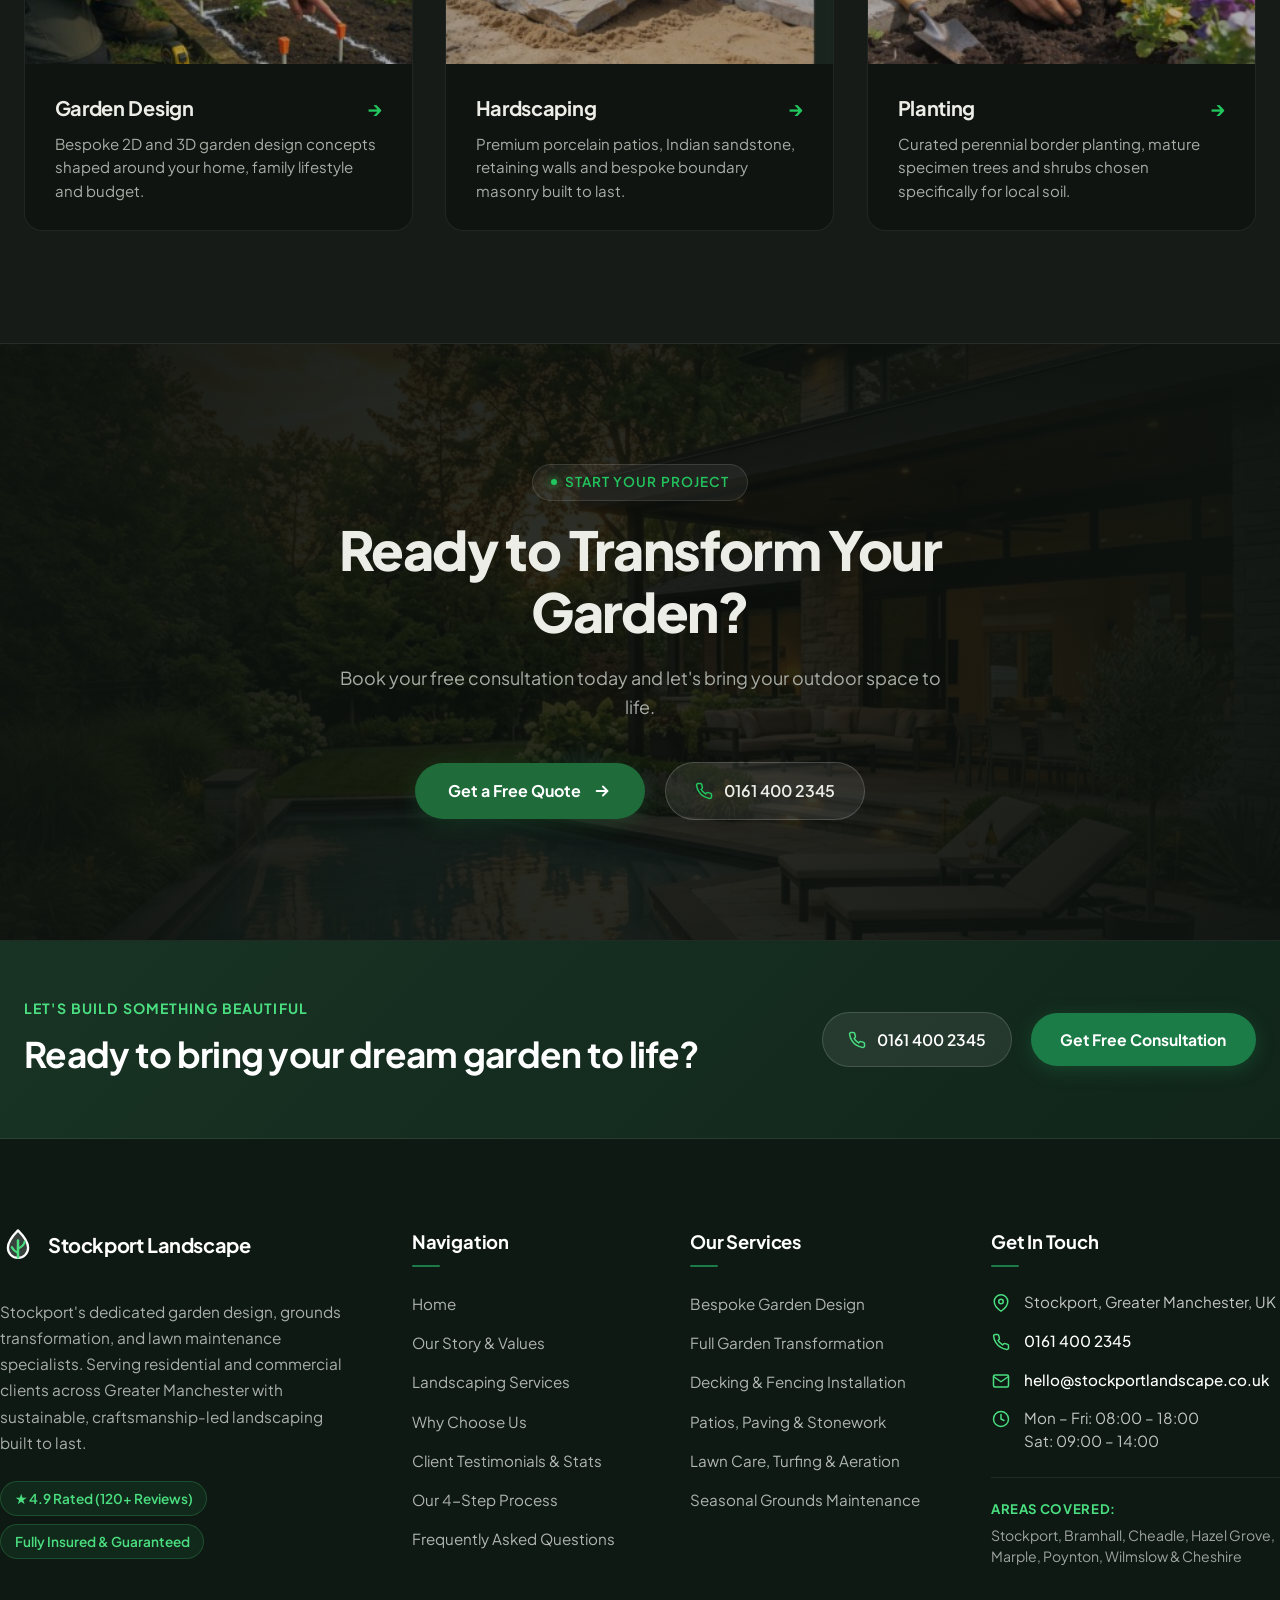
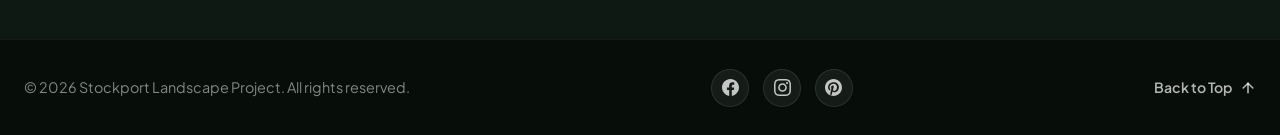
==== commit b741c018: "Remove 3-image project grid below before/after slider" ====
--- a/services/landscaping/index.html
+++ b/services/landscaping/index.html
@@ -573,47 +573,6 @@
                     </div>
                 </div>
 
-                <!-- Part B: 3-Image Project Grid -->
-                <div class="gallery-projects-grid">
-                    
-                    <!-- Project 1 -->
-                    <div class="gallery-project-card srv-fade-up">
-                        <div class="project-img-box">
-                            <img src="../../assets/project-bramhall.jpg" alt="Finished garden makeover with paved terrace and flower beds in Bramhall, Stockport" class="project-img" loading="lazy">
-                            <span class="project-tag">Bramhall, Stockport</span>
-                        </div>
-                        <div class="project-info">
-                            <h3 class="project-title">Family Garden Makeover</h3>
-                            <p class="project-desc">Complete redesign turning a sloping, muddy plot into a safe, multi-tier garden with smooth porcelain paving and hardwearing turf.</p>
-                        </div>
-                    </div>
-
-                    <!-- Project 2 -->
-                    <div class="gallery-project-card srv-fade-up">
-                        <div class="project-img-box">
-                            <img src="../../assets/project-cheadle.jpg" alt="Lawn levelling and drainage installation completed in Cheadle Hulme, Stockport" class="project-img" loading="lazy">
-                            <span class="project-tag">Cheadle Hulme, Stockport</span>
-                        </div>
-                        <div class="project-info">
-                            <h3 class="project-title">Ground Levelling &amp; Drainage</h3>
-                            <p class="project-desc">Laser-graded lawn installation combined with sub-base land drains to eliminate standing rainwater on difficult Cheshire clay soil.</p>
-                        </div>
-                    </div>
-
-                    <!-- Project 3 -->
-                    <div class="gallery-project-card srv-fade-up">
-                        <div class="project-img-box">
-                            <img src="../../assets/project-marple.jpg" alt="Stonework paths and sleeper retaining walls built in Marple, Stockport" class="project-img" loading="lazy">
-                            <span class="project-tag">Marple, Stockport</span>
-                        </div>
-                        <div class="project-info">
-                            <h3 class="project-title">Sloped Landscape Renovation</h3>
-                            <p class="project-desc">Oak sleeper terracing and natural stone steps connecting an elevated patio to a private, low-maintenance garden border.</p>
-                        </div>
-                    </div>
-
-                </div>
-
             </div>
         </section>
 
--- a/style.css
+++ b/style.css
@@ -608,8 +608,8 @@
     --stone-heading: #111827;
     --stone-body: #4b5563;
     --stone-divider: rgba(0, 0, 0, 0.08);
-    --lime-accent: #89a01a;
-    --lime-dark: #778c14;
+    --lime-accent: #1c7c47;
+    --lime-dark: #156539;
     --lime-btn-text: #ffffff;
 }
 
@@ -647,14 +647,14 @@
 .value-icon-box {
     width: 52px;
     height: 52px;
-    background: var(--lime-accent);
+    background: var(--primary-green);
     border-radius: 12px;
     display: inline-flex;
     align-items: center;
     justify-content: center;
-    color: #1e2810;
+    color: #ffffff;
     margin-bottom: 1.25rem;
-    box-shadow: 0 6px 16px rgba(137, 160, 26, 0.28);
+    box-shadow: 0 6px 18px rgba(28, 124, 71, 0.32);
     position: relative;
     will-change: transform, box-shadow;
     transition: transform 0.25s ease;
@@ -857,25 +857,26 @@
 }
 
 .btn-story {
-    background: var(--lime-accent);
-    color: var(--lime-btn-text);
+    background: var(--primary-green);
+    color: #ffffff;
     font-weight: 700;
     font-size: 1.02rem;
-    padding: 0.95rem 2.1rem;
-    border-radius: 8px;
+    padding: 0.95rem 2.2rem;
+    border-radius: 9999px;
     display: inline-flex;
     align-items: center;
     justify-content: center;
     text-decoration: none;
     transition: all 0.25s cubic-bezier(0.16, 1, 0.3, 1);
-    box-shadow: 0 6px 18px rgba(137, 160, 26, 0.3);
+    box-shadow: 0 6px 20px rgba(28, 124, 71, 0.35);
     border: none;
 }
 
 .btn-story:hover {
-    background: var(--lime-dark);
+    background: var(--primary-green-hover);
     transform: translateY(-2px);
-    box-shadow: 0 10px 24px rgba(137, 160, 26, 0.45);
+    box-shadow: 0 10px 26px rgba(28, 124, 71, 0.5);
+    color: #ffffff;
 }
 
 /* Responsive adjustments for Story section */
@@ -1492,7 +1493,7 @@
     font-family: 'Playfair Display', Georgia, serif;
     font-style: italic;
     font-weight: 500;
-    color: #89a01a;
+    color: #4ade80;
     display: inline-block;
     letter-spacing: -0.01em;
 }
@@ -1523,7 +1524,7 @@
 }
 
 .feature-arrow {
-    color: #89a01a;
+    color: #4ade80;
     font-weight: 800;
     font-size: 1.1rem;
     line-height: 1;
@@ -1531,26 +1532,26 @@
 }
 
 .btn-lime-quote {
-    background: #89a01a;
-    color: #202b11;
+    background: var(--primary-green);
+    color: #ffffff;
     font-weight: 700;
     font-size: 1.02rem;
     padding: 0.95rem 2.2rem;
-    border-radius: 8px;
+    border-radius: 9999px;
     display: inline-flex;
     align-items: center;
     justify-content: center;
     text-decoration: none;
     transition: all 0.25s cubic-bezier(0.16, 1, 0.3, 1);
-    box-shadow: 0 6px 20px rgba(137, 160, 26, 0.35);
+    box-shadow: 0 6px 20px rgba(28, 124, 71, 0.35);
     border: none;
 }
 
 .btn-lime-quote:hover {
-    background: #768c14;
+    background: var(--primary-green-hover);
     transform: translateY(-2px);
-    box-shadow: 0 10px 25px rgba(137, 160, 26, 0.5);
-    color: #17210c;
+    box-shadow: 0 10px 25px rgba(28, 124, 71, 0.5);
+    color: #ffffff;
 }
 
 @media (max-width: 960px) {
@@ -1843,23 +1844,23 @@
 }
 
 .btn-faq-contact {
-    background: #89a01a;
-    color: #1c270d;
+    background: var(--primary-green);
+    color: #ffffff;
     font-weight: 700;
     font-size: 1.02rem;
     padding: 0.95rem 2.6rem;
-    border-radius: 12px;
+    border-radius: 9999px;
     text-decoration: none;
     display: inline-block;
     transition: all 0.25s cubic-bezier(0.16, 1, 0.3, 1);
-    box-shadow: 0 6px 20px rgba(137, 160, 26, 0.35);
+    box-shadow: 0 6px 20px rgba(28, 124, 71, 0.35);
 }
 
 .btn-faq-contact:hover {
-    background: #768c14;
+    background: var(--primary-green-hover);
     transform: translateY(-2px);
-    box-shadow: 0 10px 25px rgba(137, 160, 26, 0.45);
-    color: #141c09;
+    box-shadow: 0 10px 25px rgba(28, 124, 71, 0.5);
+    color: #ffffff;
 }
 
 /* Right Column Accordion */
@@ -1927,7 +1928,7 @@
     font-size: 1.6rem;
     font-weight: 700;
     line-height: 1;
-    color: #1c270d;
+    color: #ffffff;
     display: none;
 }
 
@@ -1937,7 +1938,7 @@
 }
 
 .faq-item.active .faq-icon-indicator {
-    background: #89a01a;
+    background: var(--primary-green);
 }
 
 .faq-item.active .faq-plus-icon {
@@ -2009,7 +2010,7 @@
     font-weight: 700;
     text-transform: uppercase;
     letter-spacing: 0.08em;
-    color: #89a01a;
+    color: #4ade80;
     display: block;
     margin-bottom: 0.4rem;
 }
@@ -2057,8 +2058,8 @@
 }
 
 .btn-footer-quote {
-    background: #89a01a;
-    color: #1c270d;
+    background: var(--primary-green);
+    color: #ffffff;
     font-weight: 700;
     font-size: 0.98rem;
     padding: 0.85rem 1.85rem;
@@ -2067,14 +2068,14 @@
     display: inline-flex;
     align-items: center;
     transition: all 0.25s ease;
-    box-shadow: 0 4px 18px rgba(137, 160, 26, 0.35);
+    box-shadow: 0 4px 18px rgba(28, 124, 71, 0.35);
 }
 
 .btn-footer-quote:hover {
-    background: #9ab31e;
+    background: var(--primary-green-hover);
     transform: translateY(-2px);
-    box-shadow: 0 8px 24px rgba(137, 160, 26, 0.5);
-    color: #141c09;
+    box-shadow: 0 8px 24px rgba(28, 124, 71, 0.5);
+    color: #ffffff;
 }
 
 /* Main Footer */
@@ -2137,7 +2138,7 @@
     left: 0;
     width: 28px;
     height: 2px;
-    background: #89a01a;
+    background: var(--primary-green);
     border-radius: 2px;
 }
 
@@ -2157,9 +2158,8 @@
 }
 
 .footer-links-list a:hover {
-    color: #ffffff;
     transform: translateX(4px);
-    color: #89a01a;
+    color: #4ade80;
 }
 
 .footer-contact-list {
@@ -2202,7 +2202,7 @@
 }
 
 .footer-contact-item a:hover {
-    color: #89a01a;
+    color: #4ade80;
 }
 
 .footer-areas-tag {
@@ -2216,7 +2216,7 @@
     font-weight: 700;
     text-transform: uppercase;
     letter-spacing: 0.05em;
-    color: #89a01a;
+    color: #4ade80;
     display: block;
     margin-bottom: 0.35rem;
 }
@@ -2273,10 +2273,10 @@
 }
 
 .social-icon-btn:hover {
-    background: #89a01a;
-    color: #1c270d;
+    background: var(--primary-green);
+    color: #ffffff;
     transform: translateY(-3px);
-    box-shadow: 0 4px 12px rgba(137, 160, 26, 0.3);
+    box-shadow: 0 4px 12px rgba(28, 124, 71, 0.4);
 }
 
 .footer-back-to-top {
@@ -2297,7 +2297,7 @@
 }
 
 .footer-back-to-top:hover {
-    color: #89a01a;
+    color: #4ade80;
 }
 
 .footer-back-to-top:hover svg {
--- a/service-page.css
+++ b/service-page.css
@@ -593,7 +593,7 @@
 
 /* Before / After Slider Component */
 .before-after-wrapper {
-    margin-bottom: 4rem;
+    margin-bottom: 0;
     background: var(--srv-dark-card);
     border: 1px solid var(--srv-card-border);
     border-radius: 22px;
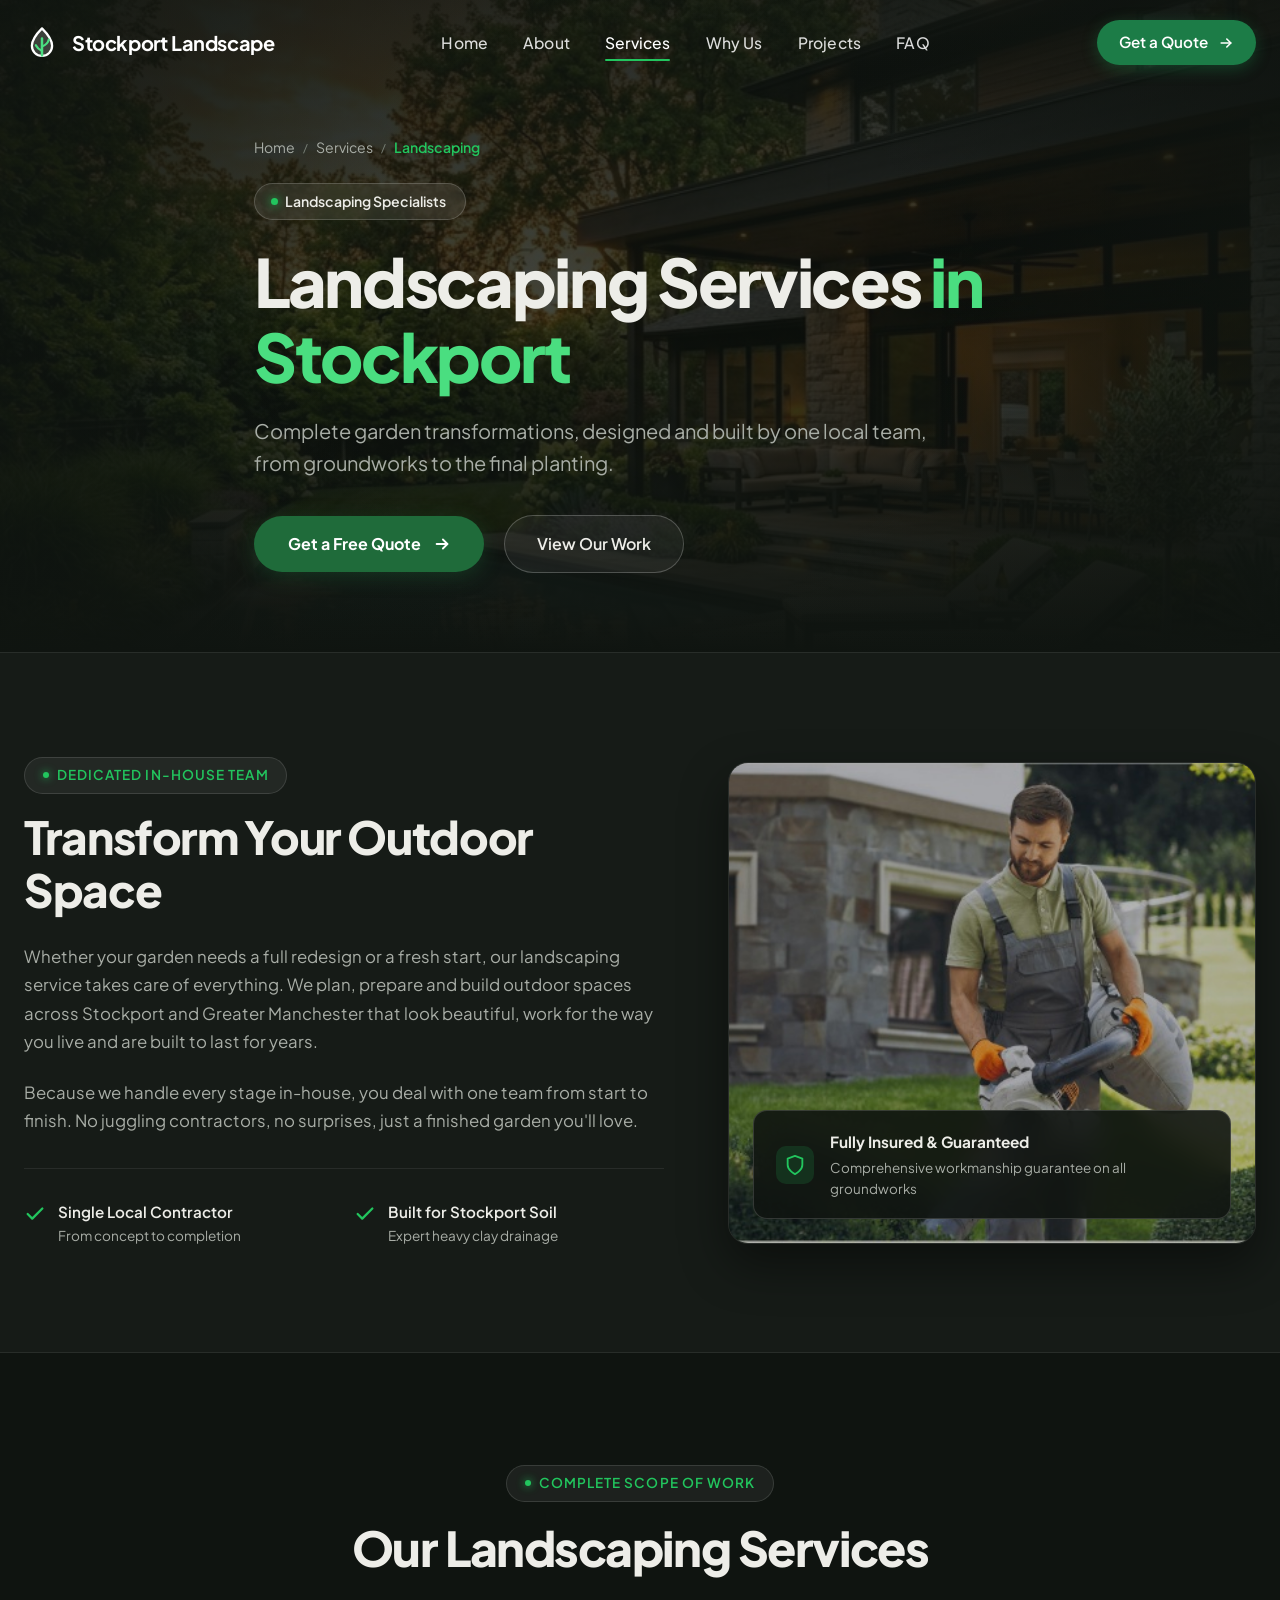
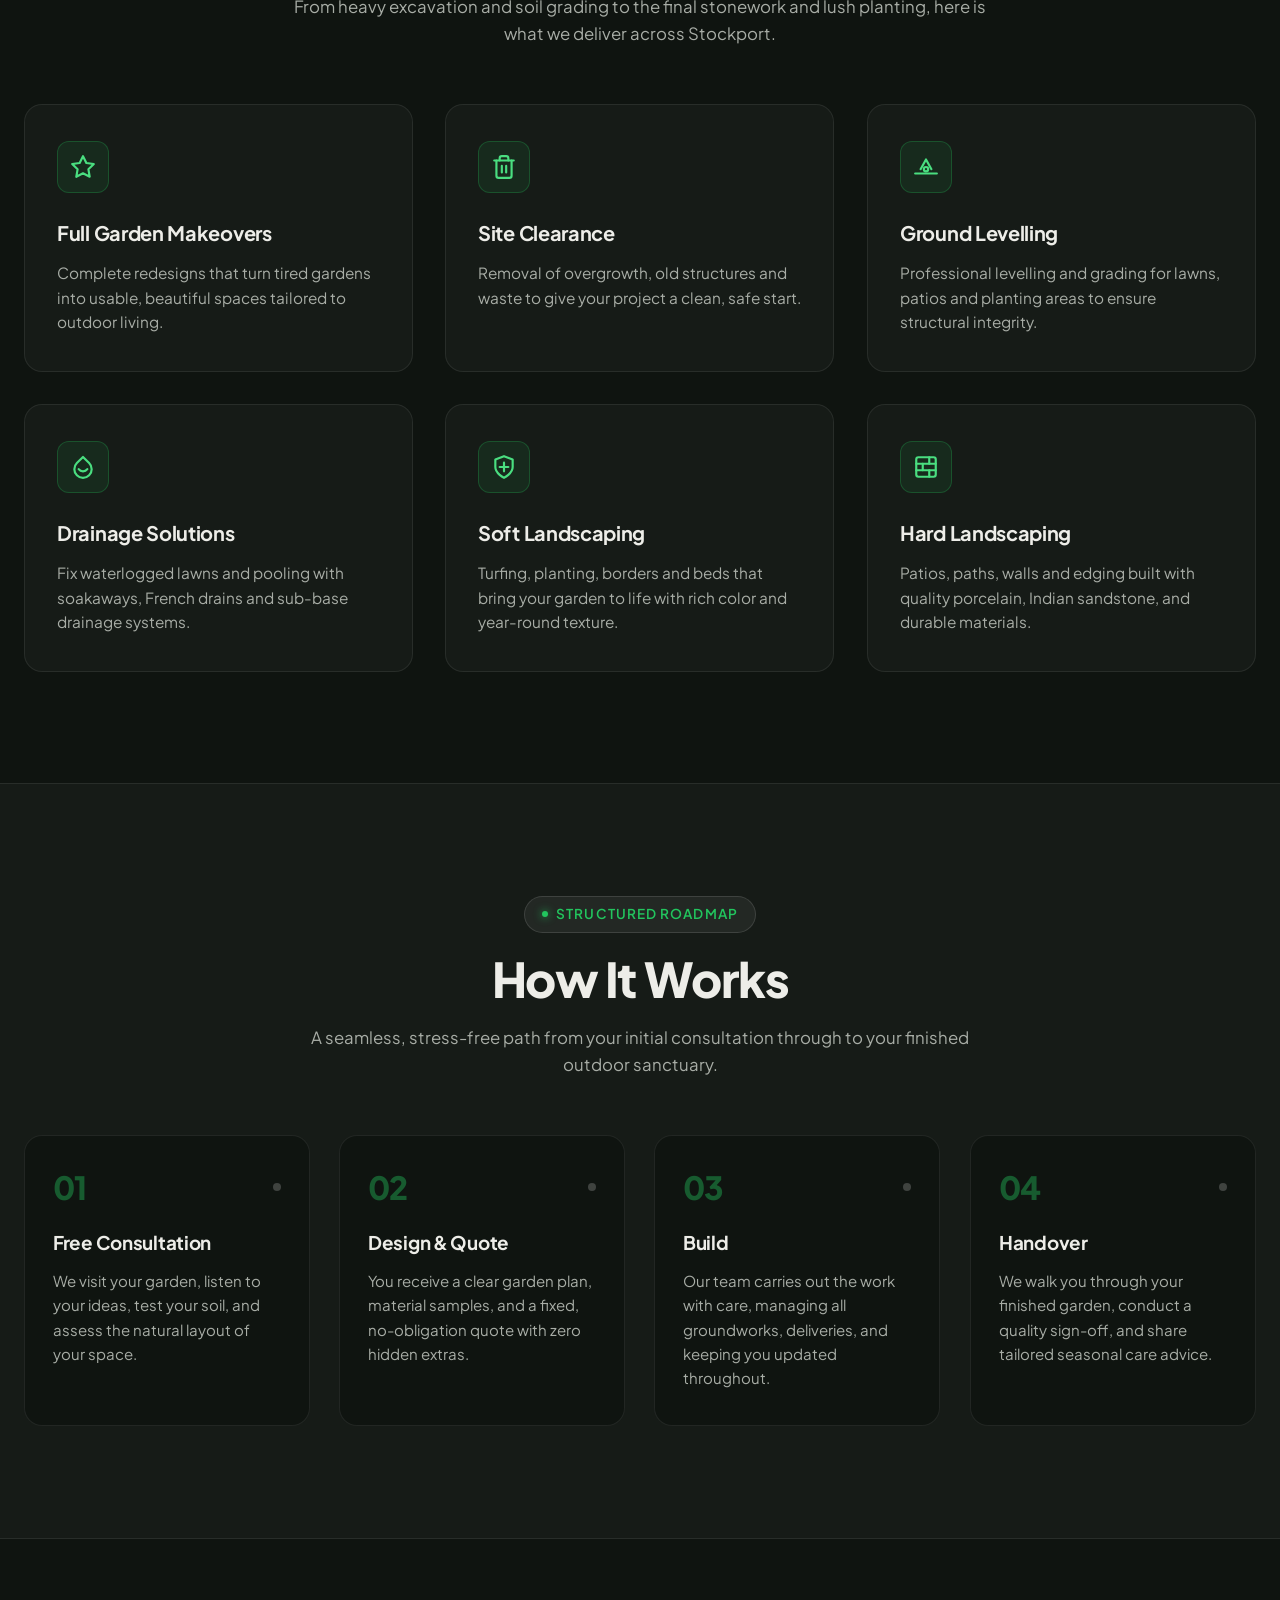
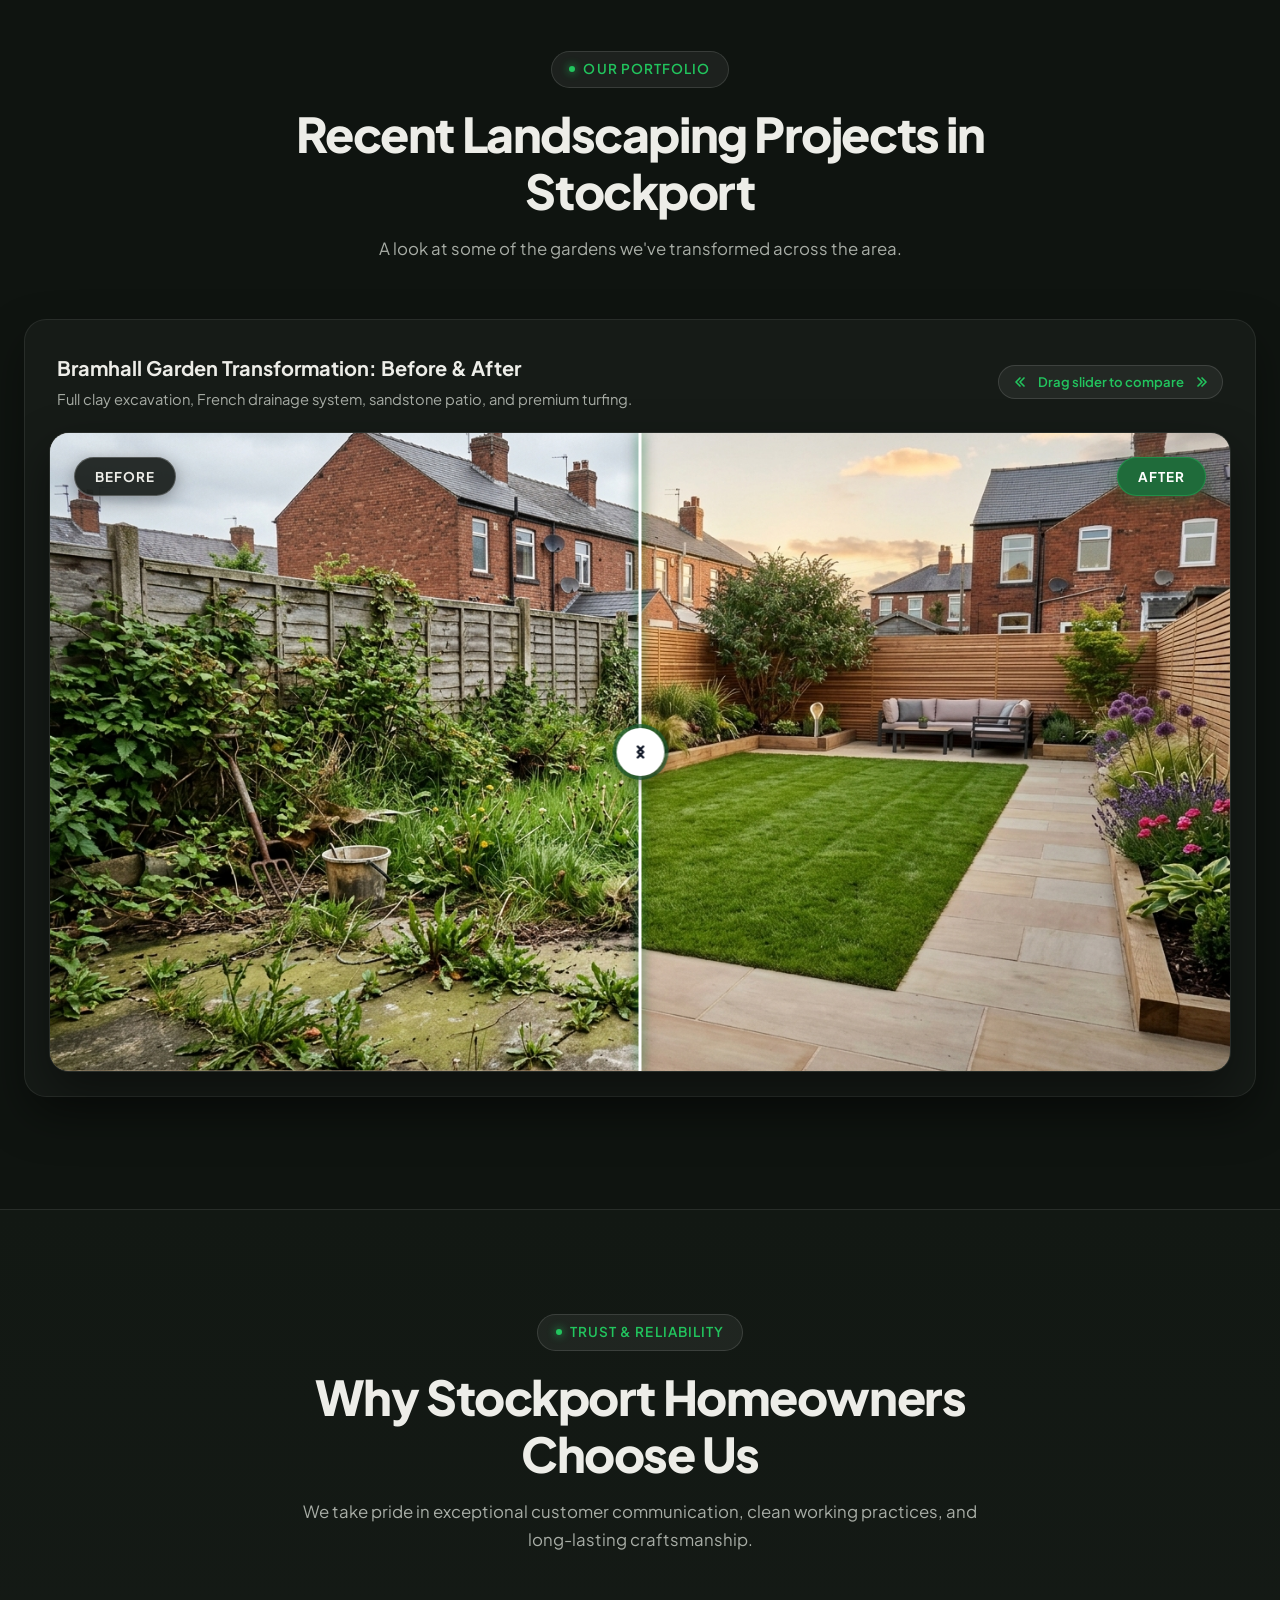
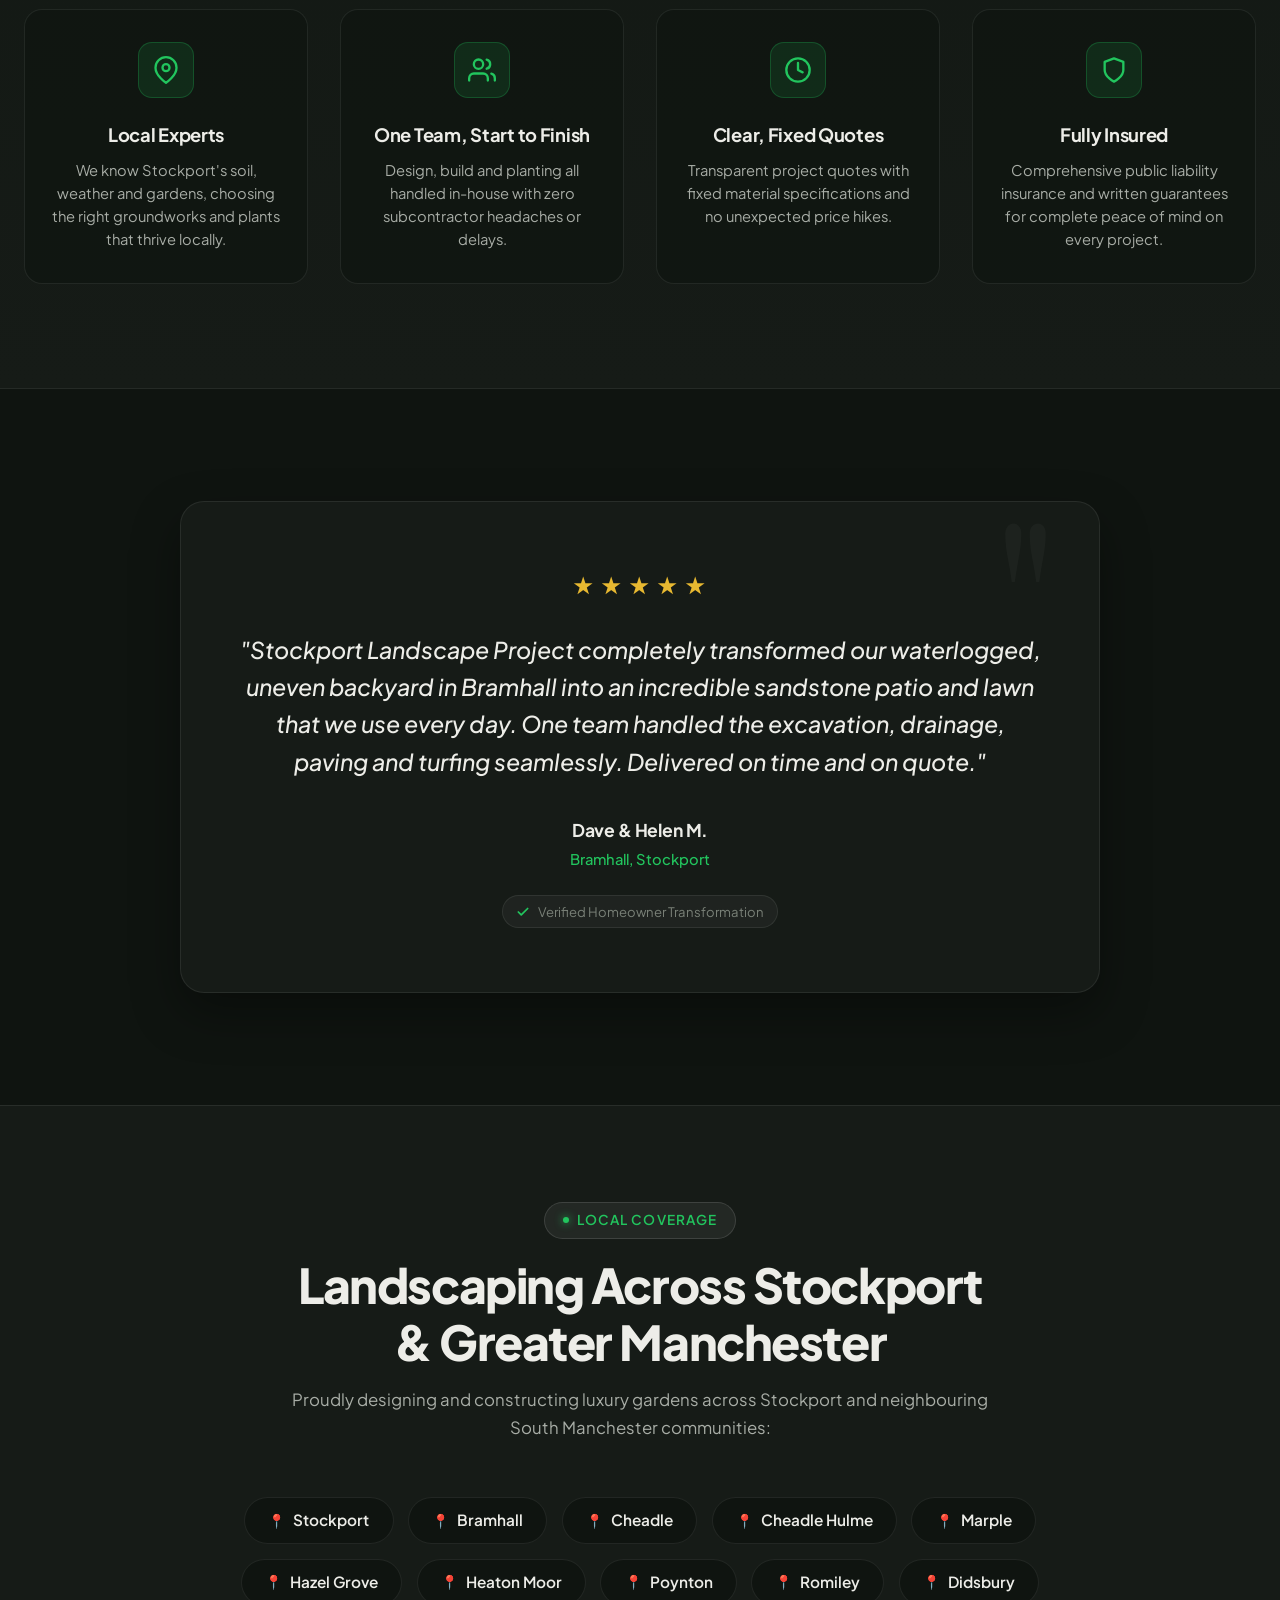
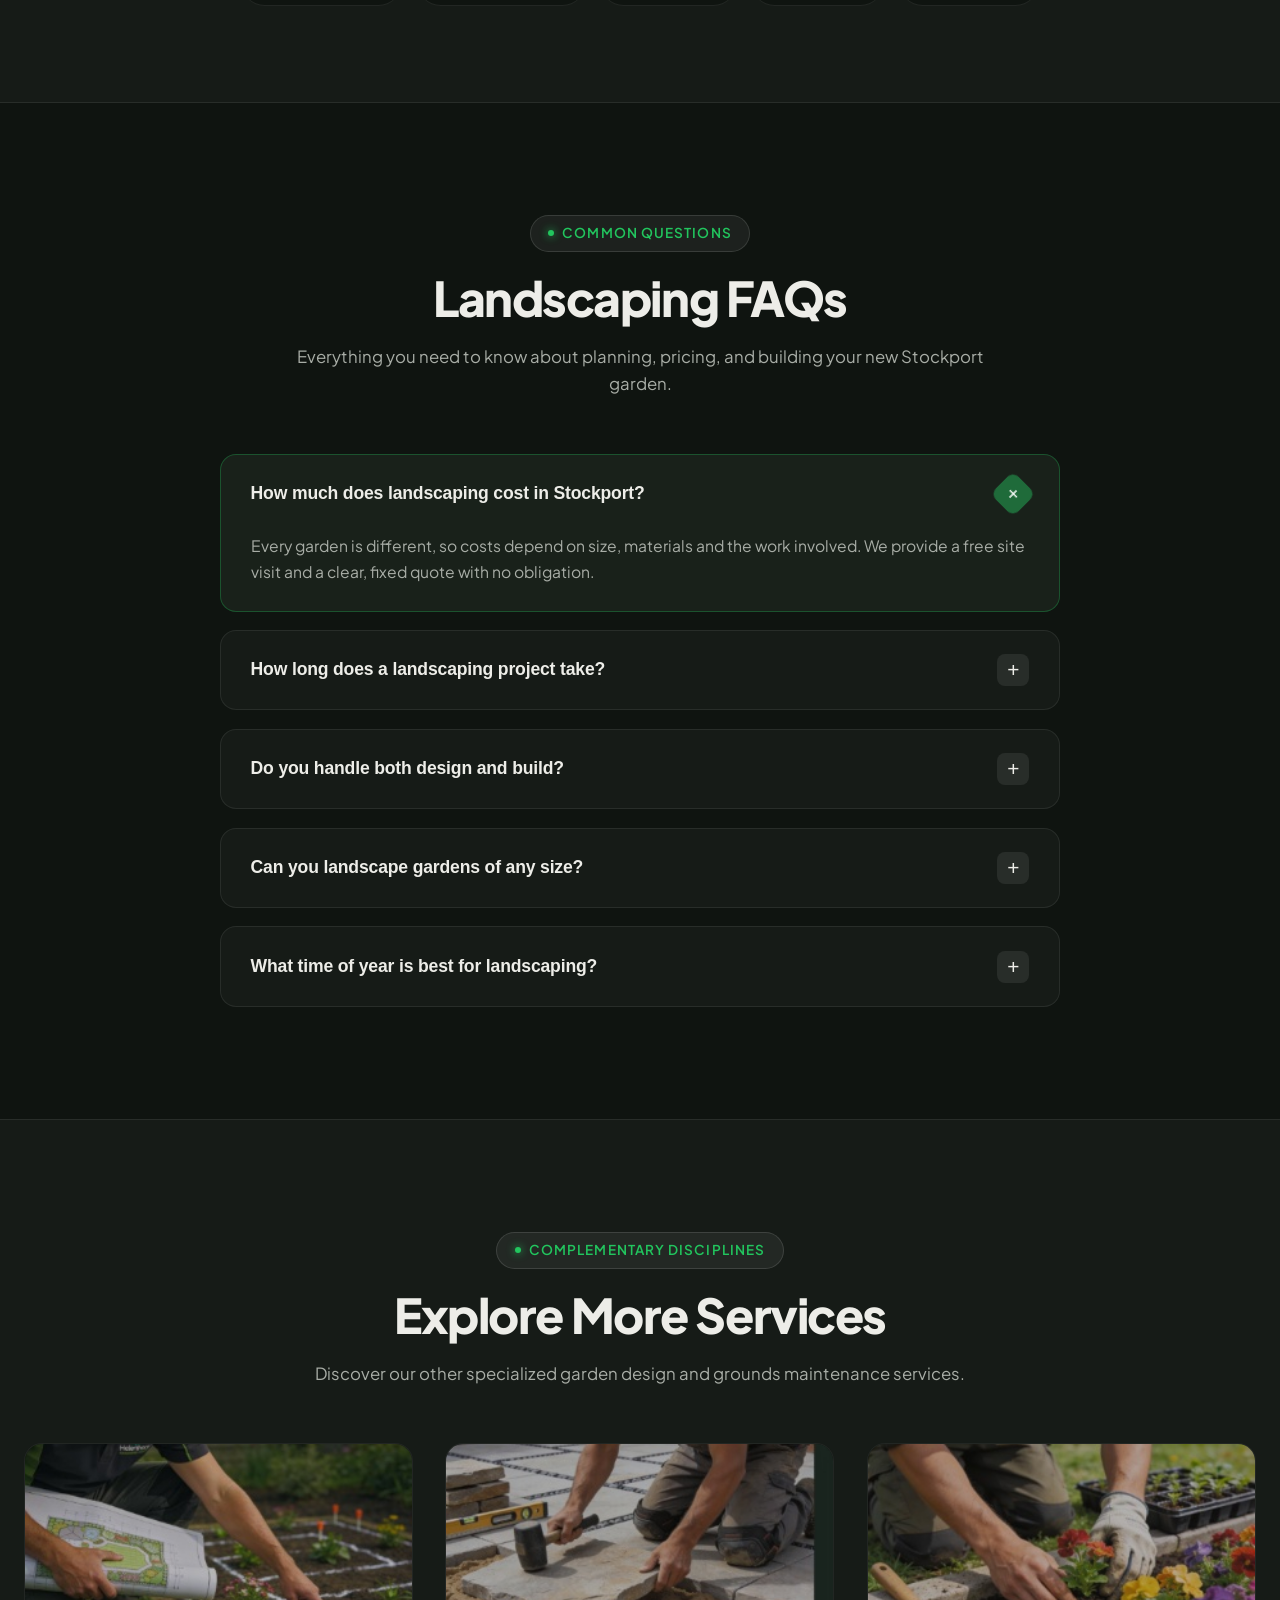
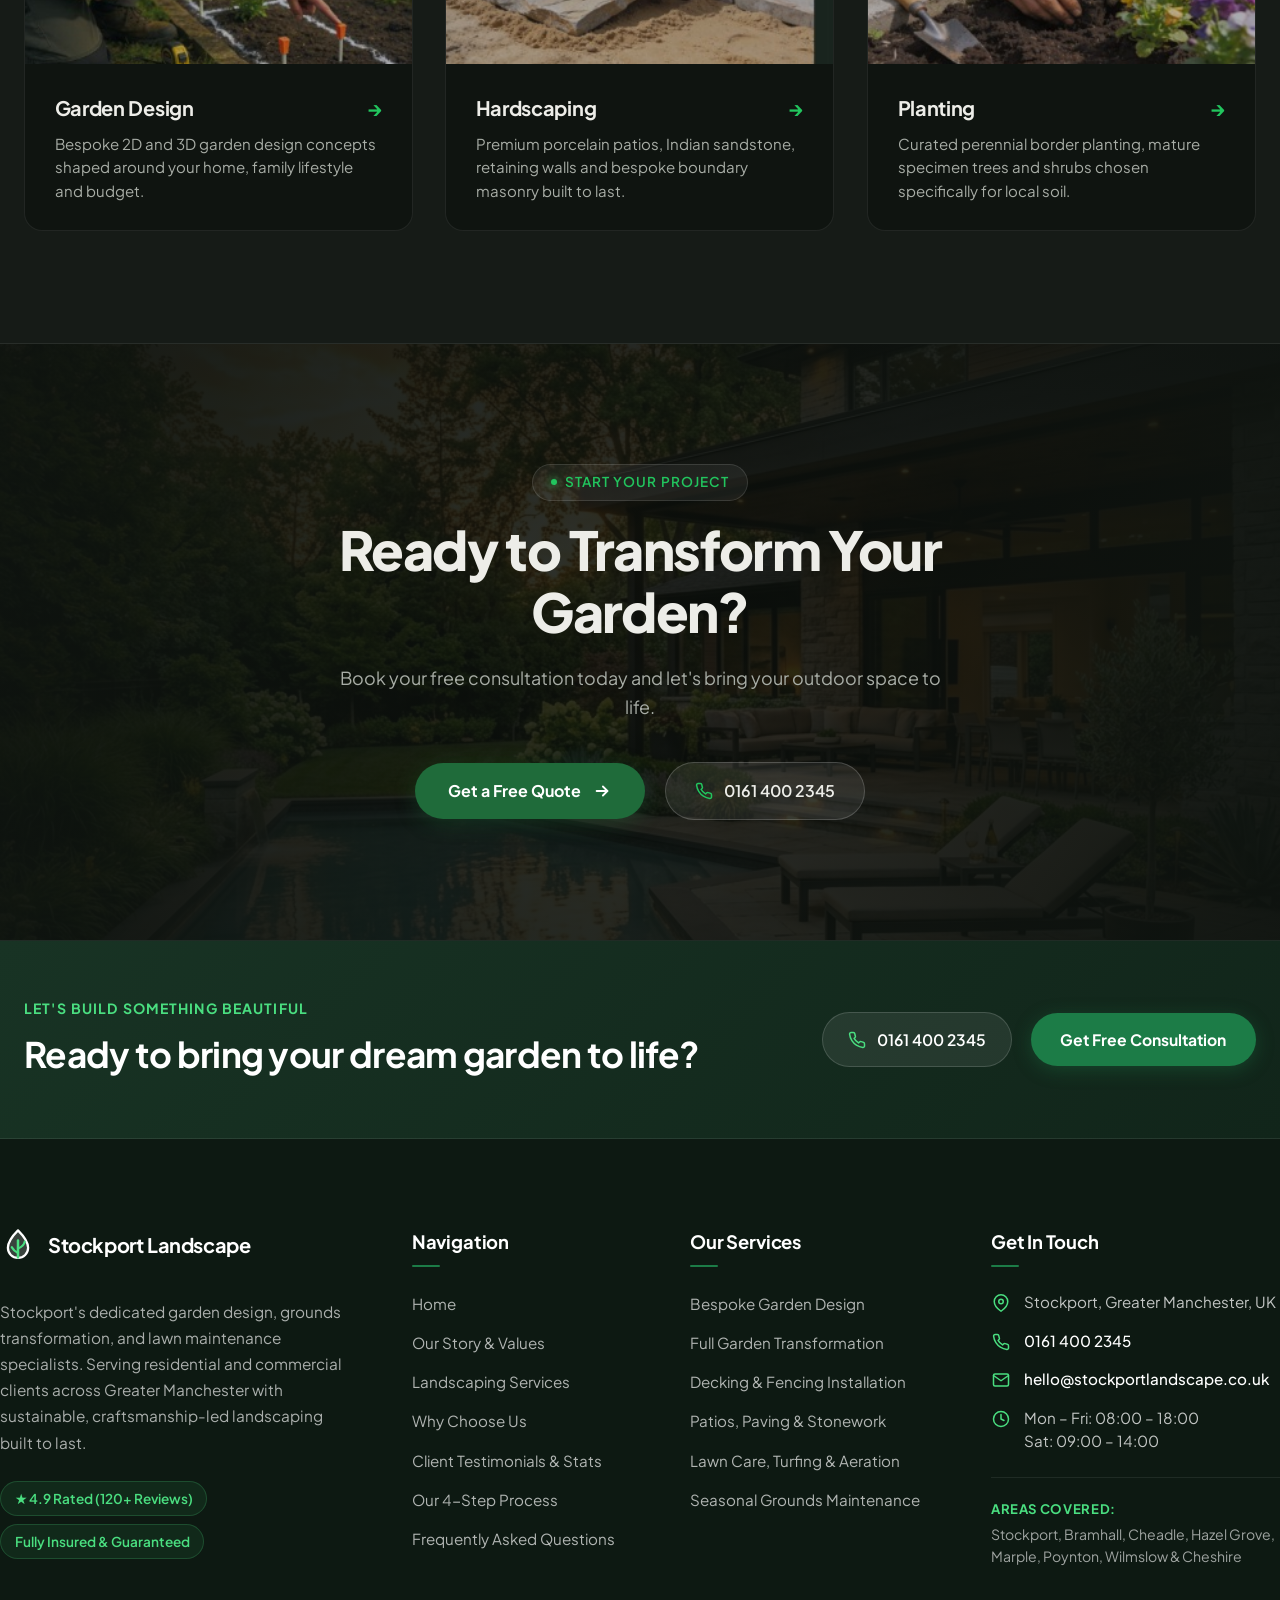
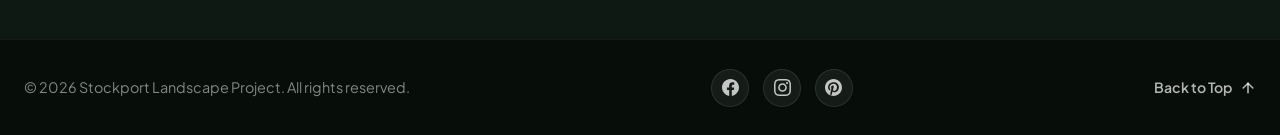
==== commit 0a040f99: "Make scroll fade-up animations mandatory sitewide across every section" ====
--- a/services/landscaping/index.html
+++ b/services/landscaping/index.html
@@ -943,7 +943,7 @@
     <footer class="site-footer" id="contact">
         
         <!-- Top Footer CTA Ribbon -->
-        <div class="footer-cta-ribbon">
+        <div class="footer-cta-ribbon srv-fade-up">
             <div class="container footer-ribbon-container">
                 <div class="ribbon-text">
                     <span class="ribbon-tag">Let's Build Something Beautiful</span>
@@ -962,7 +962,7 @@
         </div>
 
         <!-- Main Footer Columns -->
-        <div class="container footer-main">
+        <div class="container footer-main srv-fade-up">
             <div class="footer-grid">
                 
                 <!-- Column 1: Brand & Bio -->
@@ -1096,6 +1096,8 @@
         </div>
     </footer>
 
+    <!-- Smooth Momentum Scroll Engine -->
+    <script src="../../lenis.min.js"></script>
     <!-- Service Page Interaction Script -->
     <script src="../../service-page.js"></script>
 </body>
--- a/style.css
+++ b/style.css
@@ -32,6 +32,51 @@
     font-size: 16px;
 }
 
+/* Lenis Smooth Scroll Core Rules */
+html.lenis, html.lenis body {
+    height: auto;
+}
+
+.lenis.lenis-smooth {
+    scroll-behavior: auto !important;
+}
+
+.lenis.lenis-smooth [data-lenis-prevent] {
+    overscroll-behavior: contain;
+}
+
+.lenis.lenis-stopped {
+    overflow: hidden;
+}
+
+.lenis.lenis-smooth iframe {
+    pointer-events: none;
+}
+
+/* Luxury Custom Scrollbar */
+::-webkit-scrollbar {
+    width: 8px;
+}
+
+::-webkit-scrollbar-track {
+    background: #0d1510;
+}
+
+::-webkit-scrollbar-thumb {
+    background: rgba(31, 107, 58, 0.45);
+    border-radius: 9999px;
+    border: 2px solid #0d1510;
+}
+
+::-webkit-scrollbar-thumb:hover {
+    background: #1c7c47;
+}
+
+* {
+    scrollbar-width: thin;
+    scrollbar-color: rgba(31, 107, 58, 0.45) #0d1510;
+}
+
 body {
     font-family: var(--font-body);
     background-color: var(--dark-bg);
@@ -927,6 +972,44 @@
     to {
         opacity: 1;
         transform: translateY(0);
+    }
+}
+
+/* =========================================================
+   UNIVERSAL SITEWIDE SCROLL FADE-UP SYSTEM
+   Mandatory across all sections for a premium luxury experience
+   ========================================================= */
+.fade-up,
+.srv-fade-up {
+    opacity: 0;
+    transform: translateY(34px);
+    transition: opacity 0.85s cubic-bezier(0.16, 1, 0.3, 1), transform 0.85s cubic-bezier(0.16, 1, 0.3, 1);
+    will-change: opacity, transform;
+}
+
+.fade-up.in-view,
+.fade-up.srv-in-view,
+.srv-fade-up.in-view,
+.srv-fade-up.srv-in-view {
+    opacity: 1;
+    transform: translateY(0);
+}
+
+/* Stagger delay utility classes */
+.fade-delay-1 { transition-delay: 0.08s !important; }
+.fade-delay-2 { transition-delay: 0.16s !important; }
+.fade-delay-3 { transition-delay: 0.24s !important; }
+.fade-delay-4 { transition-delay: 0.32s !important; }
+.fade-delay-5 { transition-delay: 0.40s !important; }
+.fade-delay-6 { transition-delay: 0.48s !important; }
+
+@media (prefers-reduced-motion: reduce) {
+    .fade-up,
+    .srv-fade-up,
+    .service-card {
+        opacity: 1 !important;
+        transform: none !important;
+        transition: none !important;
     }
 }
 
